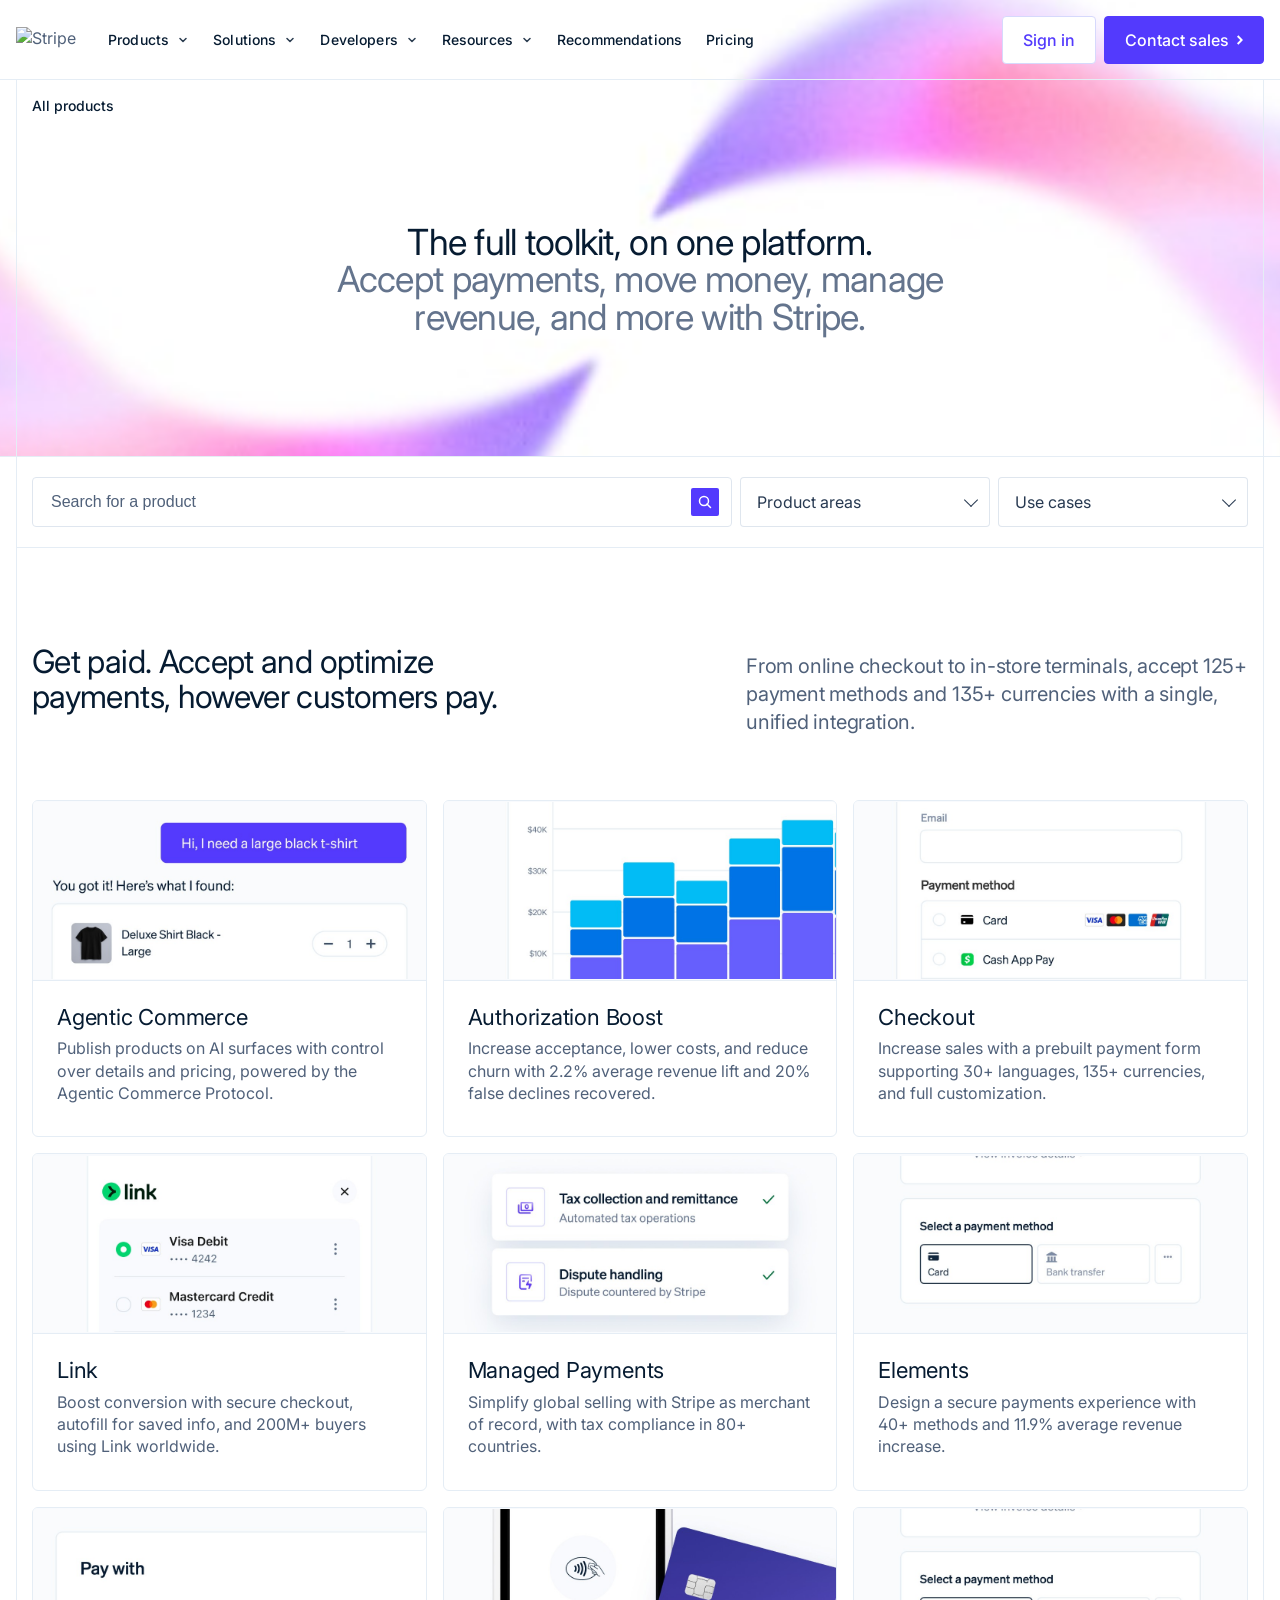
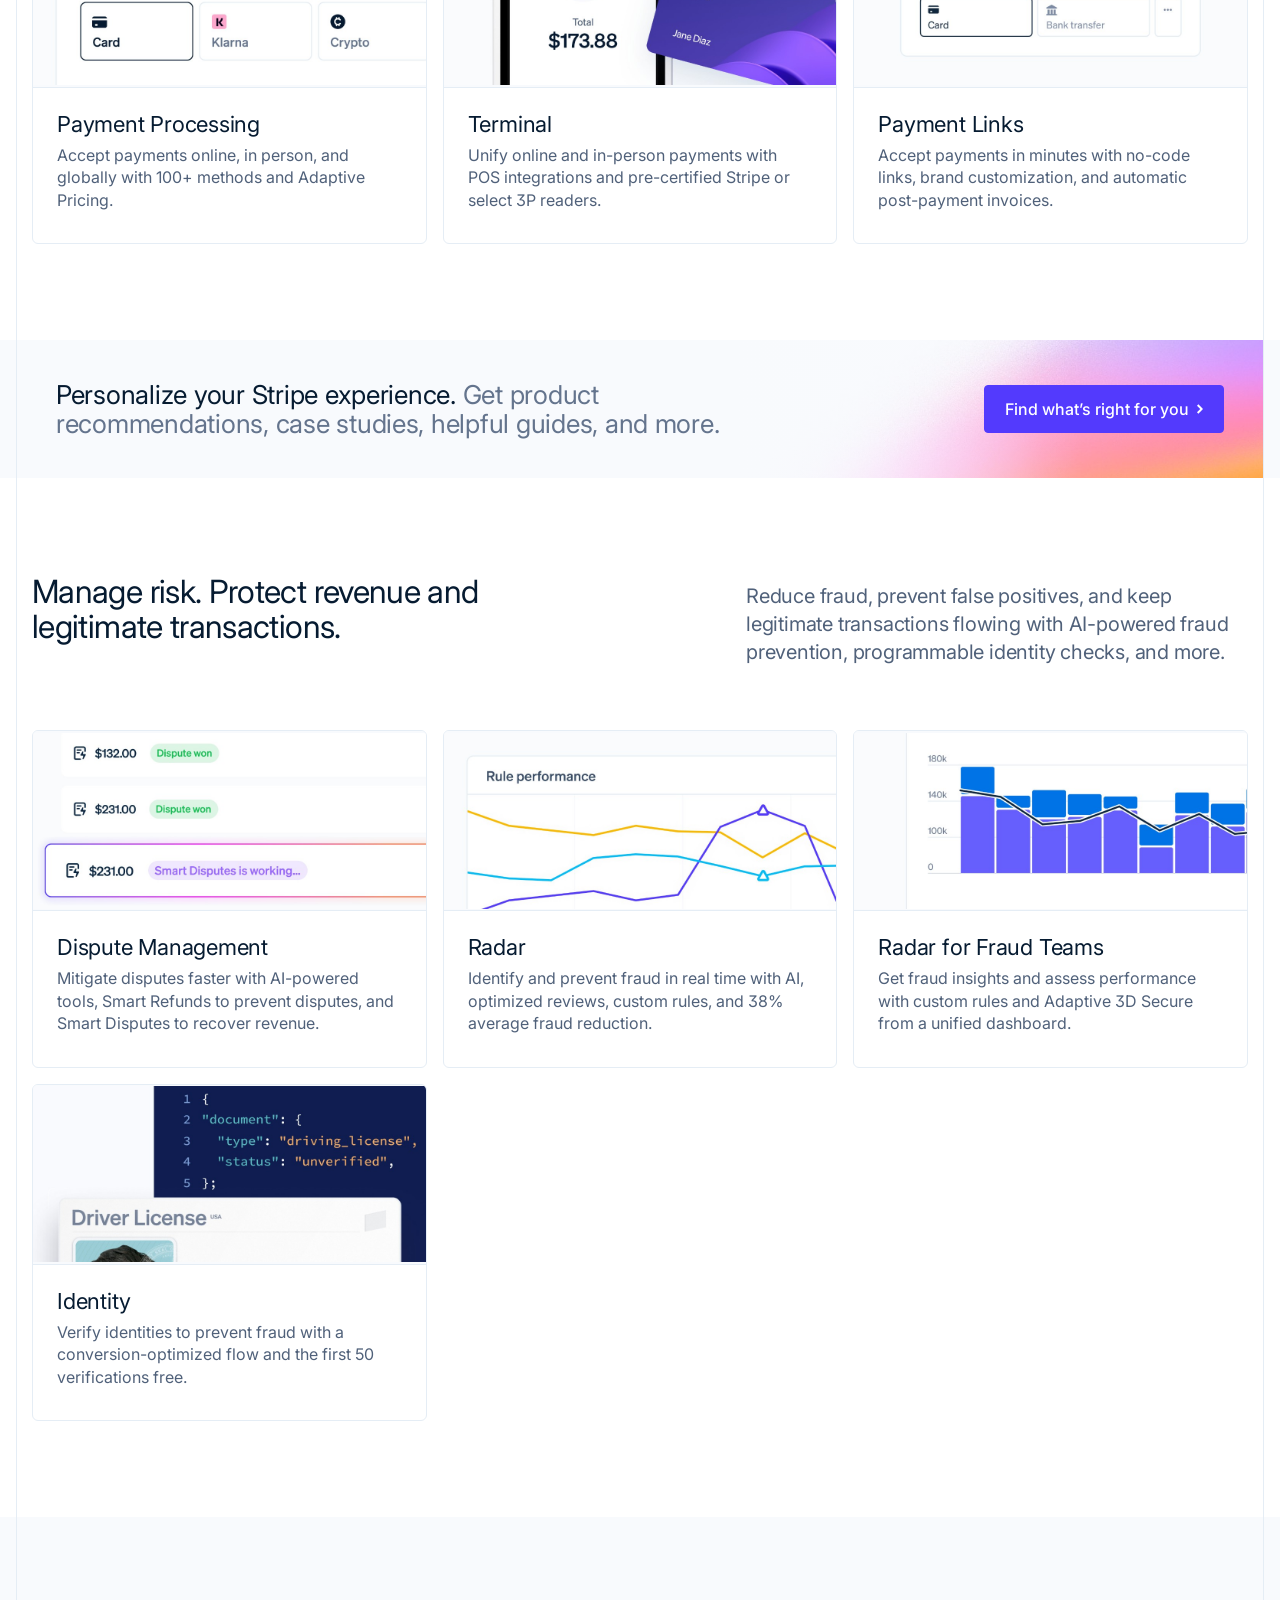
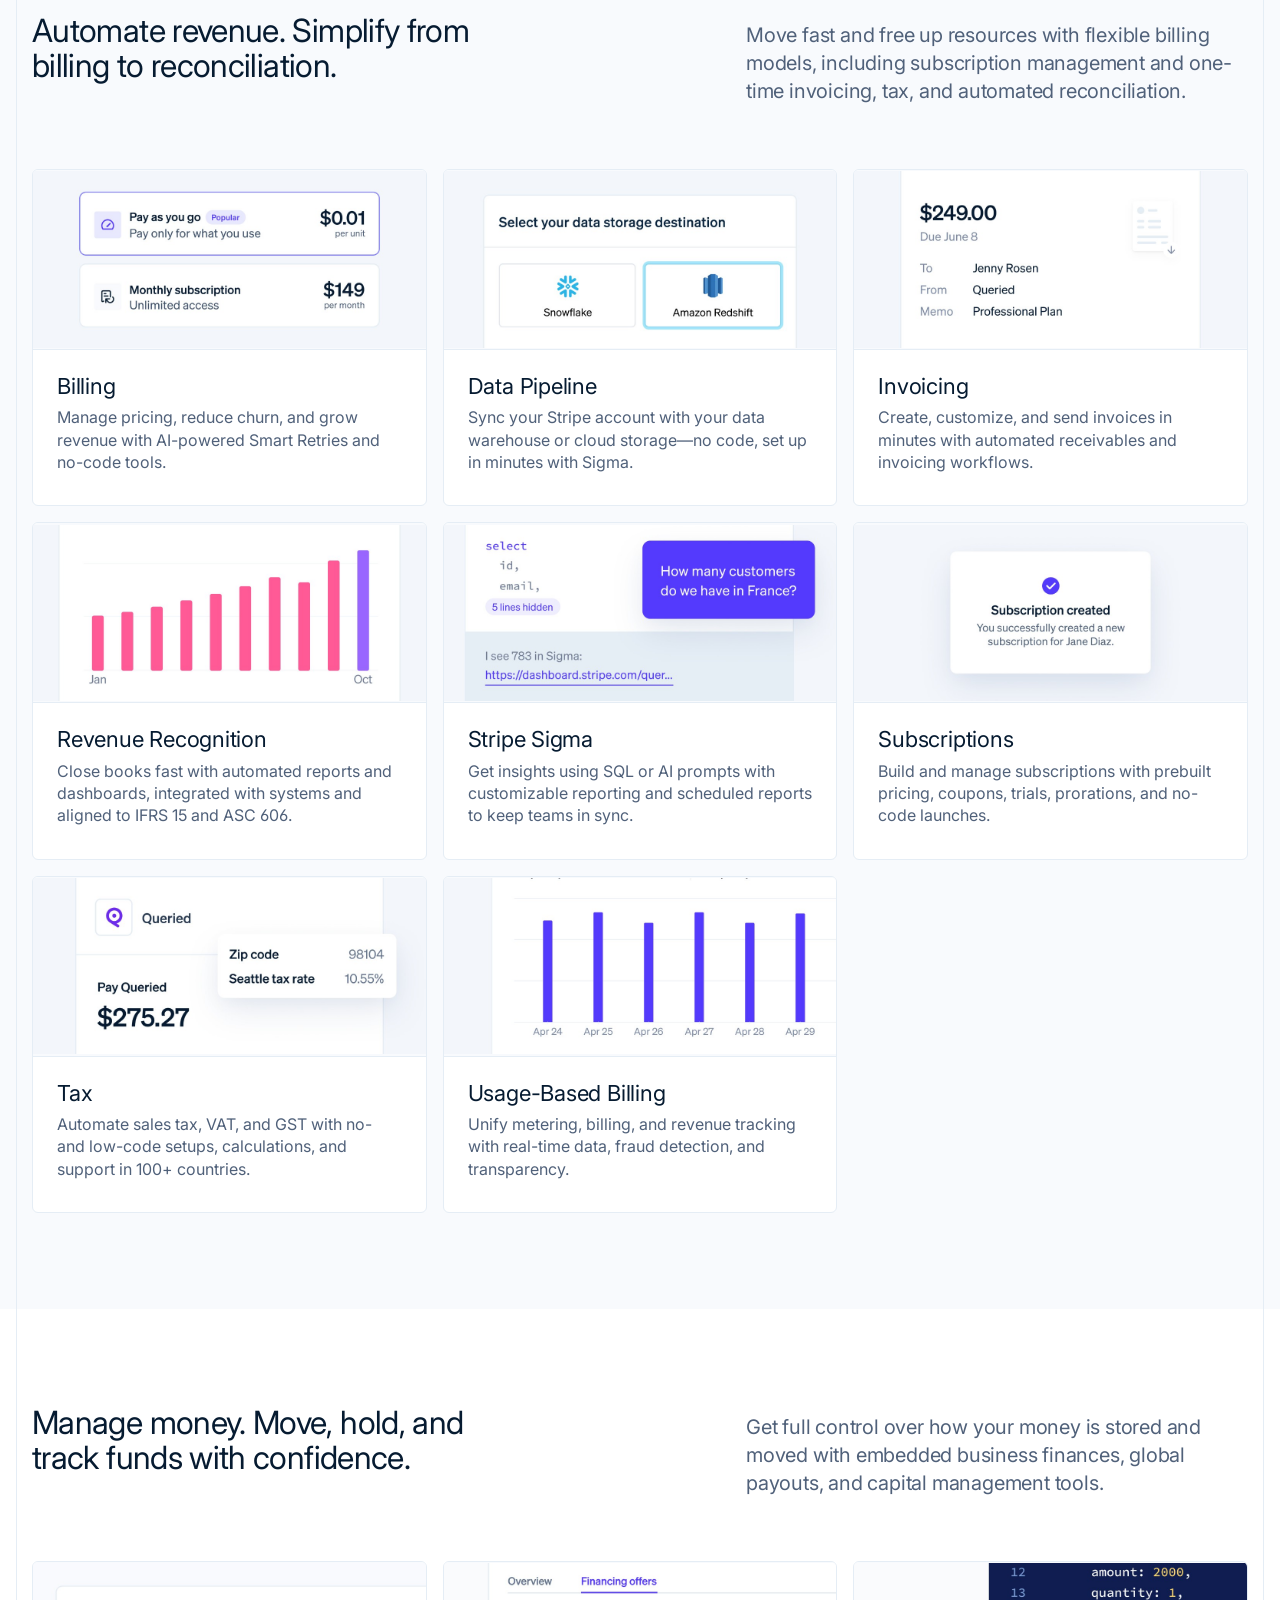
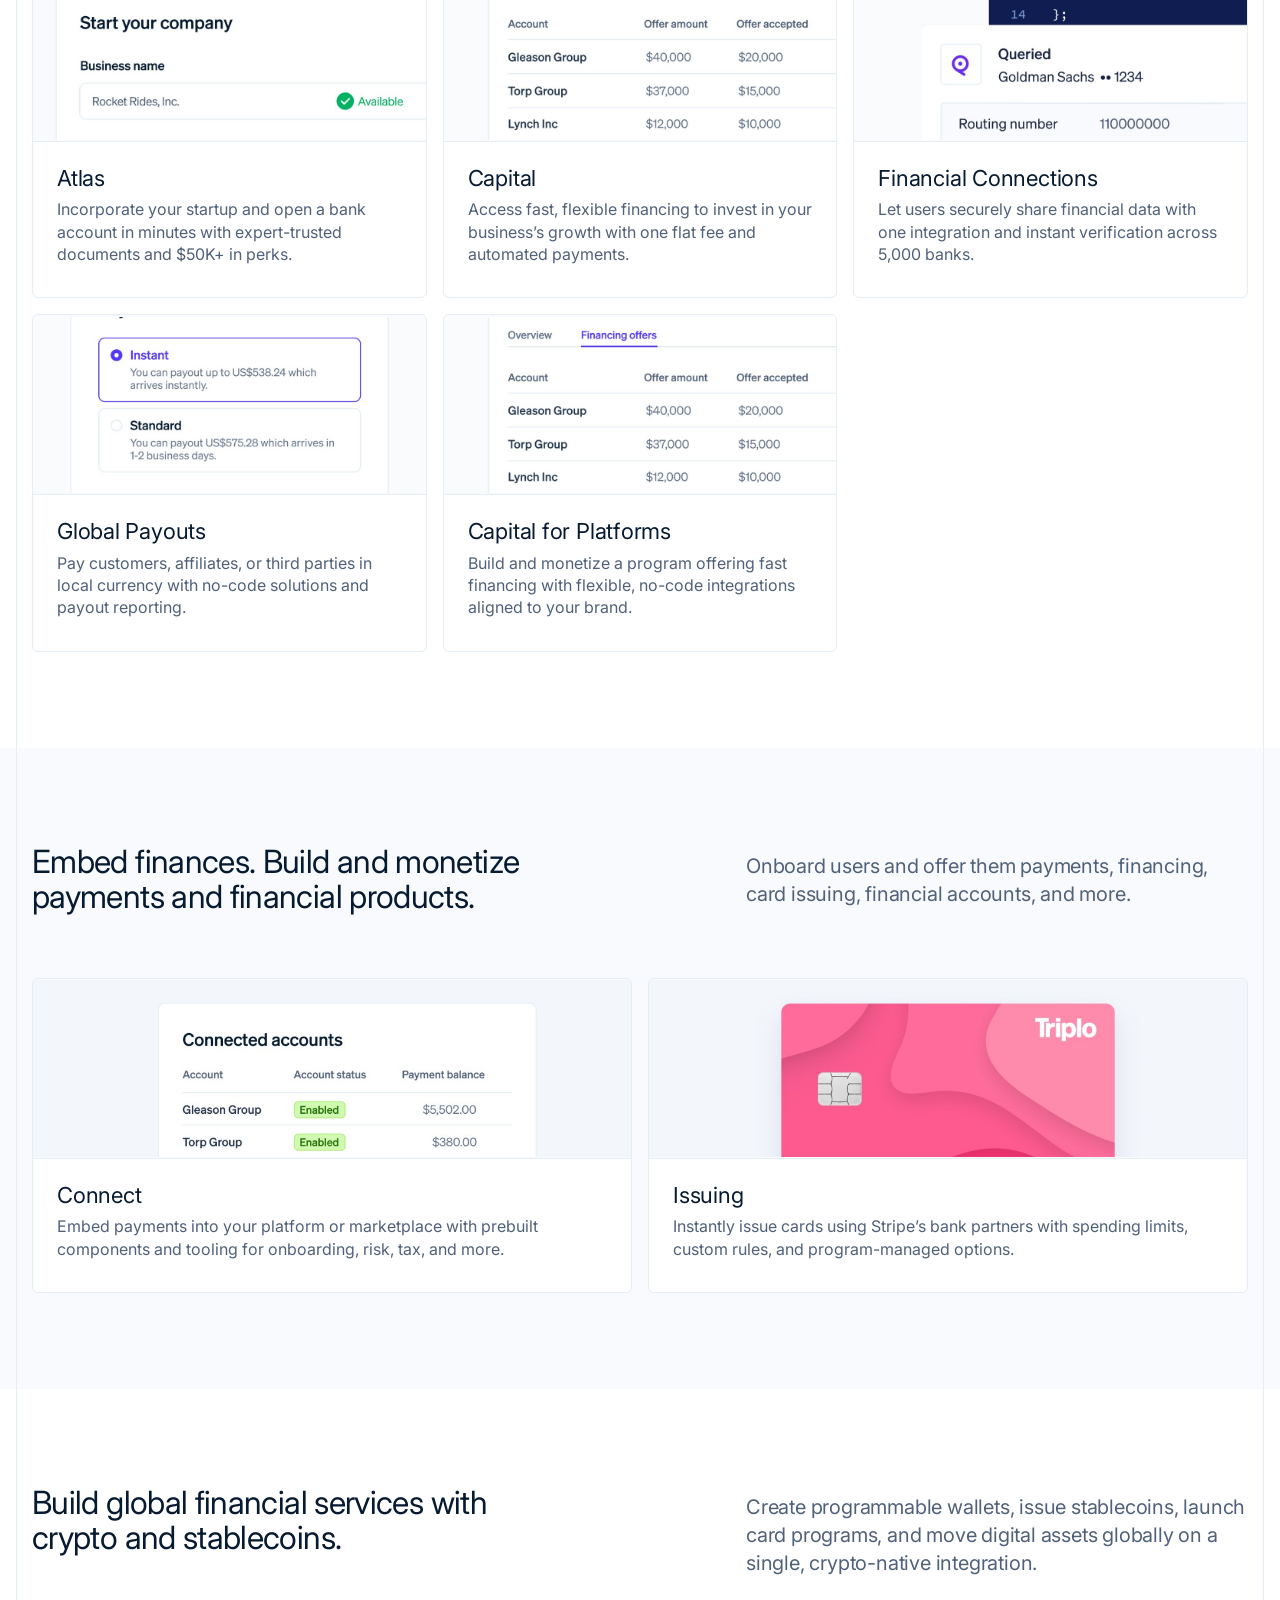
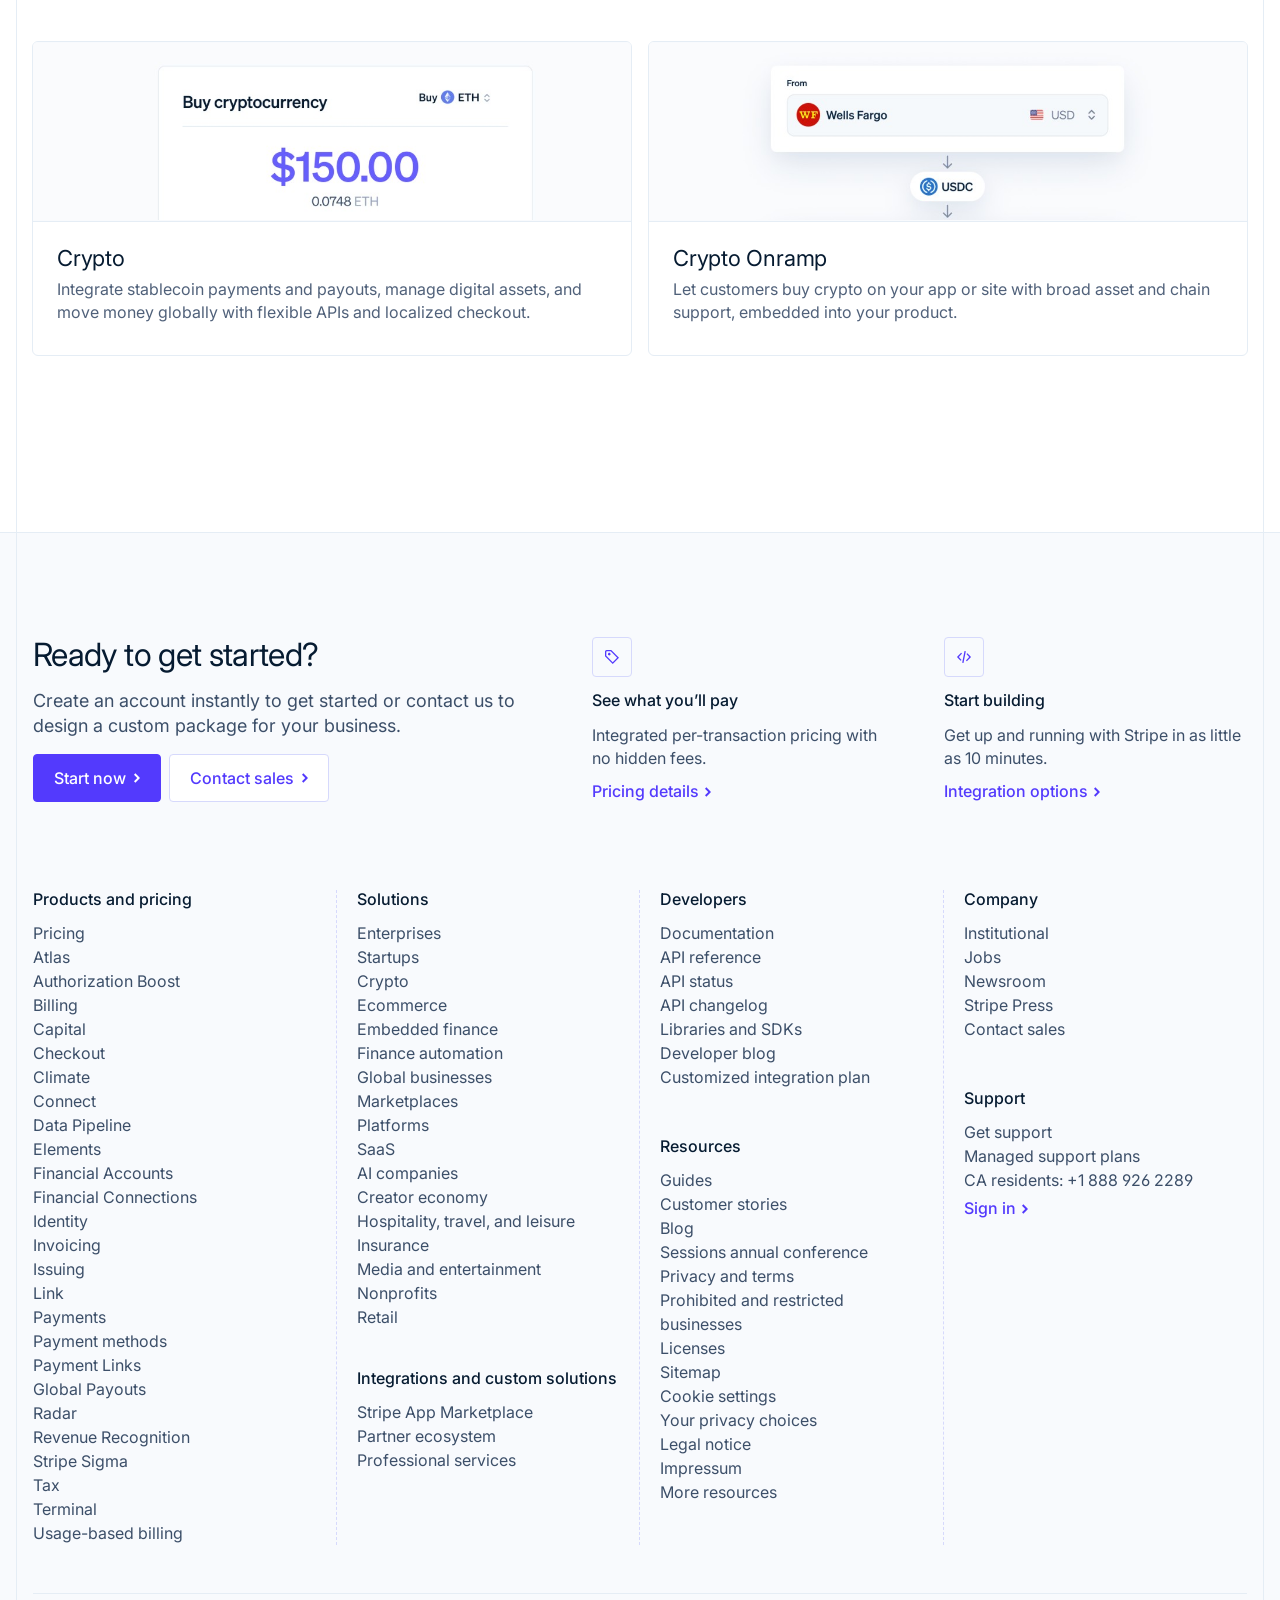
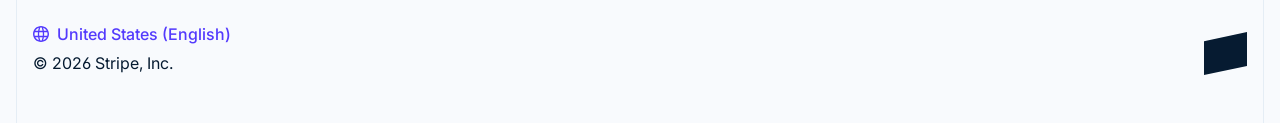
==== index.html @ 19d5a19d "Initial commit: All products landing page Made-with: Cursor Committed-By-Agent: cursor" ====
<!DOCTYPE html>
<html lang="en">
  <head>
    <meta charset="UTF-8" />
    <meta name="viewport" content="width=device-width, initial-scale=1.0" />
    <title>All products · Stripe</title>
    <link rel="preconnect" href="https://fonts.googleapis.com" />
    <link rel="preconnect" href="https://fonts.gstatic.com" crossorigin />
    <link
      href="https://fonts.googleapis.com/css2?family=Inter:wght@400;500&display=swap"
      rel="stylesheet"
    />
    <link rel="stylesheet" href="styles.css" />
    <link rel="stylesheet" href="homepage.css" />
  </head>
  <body>
    <div class="page">
      <div class="page-top-art">
      <div class="page-top-art__mesh-clip" aria-hidden="true">
        <img
          class="page-top-art__mesh"
          src="assets/hero-mesh-wave.png"
          alt=""
          width="1024"
          height="497"
          decoding="async"
          aria-hidden="true"
        />
      </div>
      <header class="home-header site-header">
      <div class="home-header-container">
        <div class="header-inner">
          <div class="header-left">
            <a class="logo" href="homepage.html" aria-label="Stripe home">
              <img
                src="https://www.figma.com/api/mcp/asset/f87d861f-a177-479a-8676-db5011277c55"
                alt="Stripe"
                width="60"
                height="25"
              />
            </a>
            <nav class="nav-primary" aria-label="Primary">
              <div class="home-products-nav">
                <button type="button" class="nav-link" aria-haspopup="true">
                  Products
                  <svg width="12" height="12" viewBox="0 0 12 12" aria-hidden="true">
                    <path
                      d="M3 4.5L6 7.5L9 4.5"
                      fill="none"
                      stroke="currentColor"
                      stroke-width="1.5"
                      stroke-linecap="round"
                      stroke-linejoin="round"
                    />
                  </svg>
                </button>
              </div>
              <button type="button" class="nav-link">
                Solutions
                <svg width="12" height="12" viewBox="0 0 12 12" aria-hidden="true">
                  <path
                    d="M3 4.5L6 7.5L9 4.5"
                    fill="none"
                    stroke="currentColor"
                    stroke-width="1.5"
                    stroke-linecap="round"
                    stroke-linejoin="round"
                  />
                </svg>
              </button>
              <button type="button" class="nav-link">
                Developers
                <svg width="12" height="12" viewBox="0 0 12 12" aria-hidden="true">
                  <path
                    d="M3 4.5L6 7.5L9 4.5"
                    fill="none"
                    stroke="currentColor"
                    stroke-width="1.5"
                    stroke-linecap="round"
                    stroke-linejoin="round"
                  />
                </svg>
              </button>
              <button type="button" class="nav-link">
                Resources
                <svg width="12" height="12" viewBox="0 0 12 12" aria-hidden="true">
                  <path
                    d="M3 4.5L6 7.5L9 4.5"
                    fill="none"
                    stroke="currentColor"
                    stroke-width="1.5"
                    stroke-linecap="round"
                    stroke-linejoin="round"
                  />
                </svg>
              </button>
              <a class="nav-link" href="#">Recommendations</a>
              <a class="nav-link" href="#">Pricing</a>
            </nav>
          </div>
          <div class="header-actions">
            <a class="btn btn--secondary" href="#">Sign in</a>
            <a class="btn btn--primary" href="#">
              Contact sales
              <svg width="6" height="10" viewBox="0 0 5.5 8.49902" aria-hidden="true">
                <path
                  fill="currentColor"
                  d="M4.84766 3.63379L5.45898 4.25L4.84766 4.86621L1.24219 8.49902L0 7.2666L2.99316 4.24902L0 1.23242L1.24219 0L4.84766 3.63379Z"
                />
              </svg>
            </a>
          </div>
        </div>

        <div class="home-mega" role="region" aria-label="Products overview">
          <div class="home-mega__main">
            <div class="home-mega__cols">
              <section class="home-mega__column" aria-labelledby="mega-payments">
                <h2 class="home-mega__col-title" id="mega-payments">Payments</h2>
                <div class="home-mega__divider" aria-hidden="true"></div>
                <div class="home-mega__list">
                  <a class="home-mega__item" href="#">
                    <p class="home-mega__item-title">Payments</p>
                    <p class="home-mega__item-desc">Online payments</p>
                  </a>
                  <a class="home-mega__item" href="#">
                    <p class="home-mega__item-title">Payment Links</p>
                    <p class="home-mega__item-desc">No-code payments</p>
                  </a>
                  <a class="home-mega__item" href="#">
                    <p class="home-mega__item-title">Checkout</p>
                    <p class="home-mega__item-desc">Prebuilt payment form</p>
                  </a>
                  <a class="home-mega__item" href="#">
                    <p class="home-mega__item-title">Elements</p>
                    <p class="home-mega__item-desc">Flexible UI components</p>
                  </a>
                  <a class="home-mega__item" href="#">
                    <p class="home-mega__item-title">Payment methods</p>
                    <p class="home-mega__item-desc">Access to 100+ globally</p>
                  </a>
                  <a class="home-mega__item" href="#">
                    <p class="home-mega__item-title">Terminal</p>
                    <p class="home-mega__item-desc">In-person payments</p>
                  </a>
                  <a class="home-mega__item" href="#">
                    <p class="home-mega__item-title">Radar</p>
                    <p class="home-mega__item-desc">Fraud prevention</p>
                  </a>
                  <a class="home-mega__item" href="#">
                    <p class="home-mega__item-title">Authorization Boost</p>
                    <p class="home-mega__item-desc">Acceptance optimizations</p>
                  </a>
                  <a class="home-mega__item" href="#">
                    <p class="home-mega__item-title">Link</p>
                    <p class="home-mega__item-desc">Accelerated checkout</p>
                  </a>
                </div>
              </section>

              <section class="home-mega__column" aria-labelledby="mega-revenue">
                <h2 class="home-mega__col-title" id="mega-revenue">Revenue</h2>
                <div class="home-mega__divider" aria-hidden="true"></div>
                <div class="home-mega__list">
                  <a class="home-mega__item" href="#">
                    <p class="home-mega__item-title">Billing</p>
                    <p class="home-mega__item-desc">Subscriptions and usage-based</p>
                  </a>
                  <a class="home-mega__item" href="#">
                    <p class="home-mega__item-title">Usage-based billing</p>
                    <p class="home-mega__item-desc">Metered billing</p>
                  </a>
                  <a class="home-mega__item" href="#">
                    <p class="home-mega__item-title">Invoicing</p>
                    <p class="home-mega__item-desc">One-time or recurring</p>
                  </a>
                  <a class="home-mega__item" href="#">
                    <p class="home-mega__item-title">Tax</p>
                    <p class="home-mega__item-desc">Sales tax &amp; VAT automation</p>
                  </a>
                  <a class="home-mega__item" href="#">
                    <p class="home-mega__item-title">Revenue Recognition</p>
                    <p class="home-mega__item-desc">Accounting automation</p>
                  </a>
                  <a class="home-mega__item" href="#">
                    <p class="home-mega__item-title">Stripe Sigma</p>
                    <p class="home-mega__item-desc">Custom reports</p>
                  </a>
                  <a class="home-mega__item" href="#">
                    <p class="home-mega__item-title">Data Pipeline</p>
                    <p class="home-mega__item-desc">Data sync</p>
                  </a>
                </div>
              </section>

              <section class="home-mega__column" aria-labelledby="mega-money-a">
                <h2 class="home-mega__col-title" id="mega-money-a">Money Management</h2>
                <div class="home-mega__divider" aria-hidden="true"></div>
                <div class="home-mega__list">
                  <a class="home-mega__item" href="#">
                    <p class="home-mega__item-title">Global Payouts</p>
                    <p class="home-mega__item-desc">Payouts to third parties</p>
                  </a>
                  <a class="home-mega__item" href="#">
                    <p class="home-mega__item-title">Cryptocurrency</p>
                    <p class="home-mega__item-desc">Borderless financial services</p>
                  </a>
                </div>
              </section>

              <section class="home-mega__column" aria-labelledby="mega-money-b">
                <h2 class="home-mega__col-title" id="mega-money-b">Money Management</h2>
                <div class="home-mega__divider" aria-hidden="true"></div>
                <div class="home-mega__list">
                  <a class="home-mega__item" href="#">
                    <p class="home-mega__item-title">Connect</p>
                    <p class="home-mega__item-desc">Multi-party payments</p>
                  </a>
                  <a class="home-mega__item" href="#">
                    <p class="home-mega__item-title">Financial Accounts for platforms</p>
                    <p class="home-mega__item-desc">Embedded financial services</p>
                  </a>
                </div>
              </section>
            </div>

            <footer class="home-mega__footer">
              <p class="home-mega__footer-note">
                Get personalized Stripe product recommendations based on your business details.
              </p>
              <a class="home-mega__footer-cta" href="./index.html">
                Find what&apos;s right for you
                <img
                  class="home-mega__footer-cta-icon"
                  src="assets/home/mega-open/chevron-footer.svg"
                  width="5"
                  height="8"
                  alt=""
                  decoding="async"
                />
              </a>
            </footer>
          </div>

          <aside class="home-mega__aside" aria-labelledby="mega-more">
            <div class="home-mega__aside-upper">
              <h2 class="home-mega__col-title" id="mega-more">More</h2>
              <div class="home-mega__divider home-mega__divider--spacer" aria-hidden="true"></div>
              <div class="home-mega__list">
                <a class="home-mega__item" href="#">
                  <p class="home-mega__item-title">Atlas</p>
                  <p class="home-mega__item-desc">Start-up incorporation</p>
                </a>
                <a class="home-mega__item" href="#">
                  <p class="home-mega__item-title">Climate</p>
                  <p class="home-mega__item-desc">Carbon removal</p>
                </a>
                <a class="home-mega__item" href="#">
                  <p class="home-mega__item-title">Identity</p>
                  <p class="home-mega__item-desc">Online identity verification</p>
                </a>
                <a class="home-mega__item" href="#">
                  <p class="home-mega__item-title">Financial Connections</p>
                  <p class="home-mega__item-desc">Linked financial account data</p>
                </a>
              </div>
              <a class="home-mega__more-link" href="./index.html">
                See all products
                <img
                  class="home-mega__more-link-icon"
                  src="assets/home/mega-open/chevron-more.svg"
                  width="6"
                  height="9"
                  alt=""
                  decoding="async"
                />
              </a>
            </div>

            <div class="home-mega__card">
              <div class="home-mega__card-visual">
                <img
                  src="assets/home/mega-open/sessions-promo-400.jpg"
                  alt=""
                  width="198"
                  height="64"
                  decoding="async"
                  loading="lazy"
                />
              </div>
              <div class="home-mega__card-body">
                <div class="home-mega__card-copy">
                  <p class="home-mega__card-title">Join us at Sessions</p>
                  <p class="home-mega__card-desc">
                    Register to attend our annual conference in San Francisco April 29-30.
                  </p>
                </div>
                <a class="home-mega__card-link" href="#">
                  Get started
                  <img
                    class="home-mega__card-link-icon"
                    src="assets/home/mega-open/chevron-cta.svg"
                    width="5"
                    height="8"
                    alt=""
                    decoding="async"
                  />
                </a>
              </div>
            </div>
          </aside>
        </div>
      </div>
      </header>

      <div class="home-mega-backdrop" aria-hidden="true"></div>

      <div class="layout-guides">
      <div class="breadcrumb-bar">
        <div class="breadcrumb-inner">
          <p class="breadcrumb-title">All products</p>
        </div>
      </div>

      <section class="hero" aria-labelledby="hero-heading">
        <div class="hero-inner">
          <h1 id="hero-heading" class="hero-title">
            <span class="line-dark">The full toolkit, on one platform.</span><span class="line-muted"
              >Accept payments, move money, manage revenue, and more with Stripe.</span
            >
          </h1>
        </div>
      </section>
      </div>
      </div>

      <div class="layout-guides">
      <div class="filters-ribbon">
      <div class="filters-wrap">
        <div class="filters-bar">
          <div class="filters-bar__controls">
          <div class="search-field-wrap">
            <label class="search-field">
              <span class="visually-hidden">Search</span>
              <input
                type="search"
                name="q"
                placeholder="Search for a product"
                autocomplete="off"
                aria-expanded="false"
                aria-controls="search-popover"
                aria-autocomplete="list"
                id="search-input"
              />
              <button type="button" class="search-submit" aria-label="Search" id="search-submit-btn">
                <svg width="14" height="14" viewBox="0 0 14 14" aria-hidden="true">
                  <circle
                    cx="6"
                    cy="6"
                    r="4.5"
                    fill="none"
                    stroke="currentColor"
                    stroke-width="1.5"
                  />
                  <path
                    d="M9 9 L12.5 12.5"
                    stroke="currentColor"
                    stroke-width="1.5"
                    stroke-linecap="round"
                  />
                </svg>
              </button>
            </label>
            <div
              class="search-popover"
              id="search-popover"
              role="region"
              aria-label="Search suggestions"
              hidden
            >
              <div class="search-popover__body">
                <ul
                  id="search-suggestions-list"
                  class="search-popover__list"
                  role="listbox"
                  aria-label="Matches from this page"
                ></ul>
                <p id="search-suggestions-empty" class="search-popover__empty" hidden>
                  No matching content on this page.
                </p>
                <p id="search-suggestions-prompt" class="search-popover__prompt" hidden>
                  Start typing to search this page.
                </p>
              </div>
              <div class="search-popover__footer">
                <p class="search-popover__hint">Not sure where to start?</p>
                <a class="search-popover__cta" href="#footer-personalization">
                  Find what’s right for you
                  <svg width="6" height="10" viewBox="0 0 5.5 8.49902" aria-hidden="true">
                    <path fill="currentColor" d="M4.84766 3.63379L5.45898 4.25L4.84766 4.86621L1.24219 8.49902L0 7.2666L2.99316 4.24902L0 1.23242L1.24219 0L4.84766 3.63379Z" />
                  </svg>
                </a>
              </div>
            </div>
          </div>
          <div class="filter-select-wrap filter-multiselect" data-filter-placeholder="Product areas">
            <button
              type="button"
              id="filter-product-areas"
              class="select-like filter-multiselect__trigger"
              aria-expanded="false"
              aria-controls="filter-product-areas-panel"
              aria-haspopup="dialog"
              aria-label="Product areas"
            >
              <span class="filter-multiselect__value">Product areas</span>
            </button>
            <div
              class="filter-multiselect__panel"
              id="filter-product-areas-panel"
              role="group"
              aria-label="Product areas"
              hidden
            >
              <label class="filter-multiselect__option">
                <input type="checkbox" name="product_areas" value="payments" />
                <span>Payments</span>
              </label>
              <label class="filter-multiselect__option">
                <input type="checkbox" name="product_areas" value="risk" />
                <span>Risk</span>
              </label>
              <label class="filter-multiselect__option">
                <input type="checkbox" name="product_areas" value="revenue" />
                <span>Revenue</span>
              </label>
              <label class="filter-multiselect__option">
                <input type="checkbox" name="product_areas" value="money-management" />
                <span>Money Management</span>
              </label>
              <label class="filter-multiselect__option">
                <input type="checkbox" name="product_areas" value="embedded-finance" />
                <span>Embedded Finance</span>
              </label>
              <label class="filter-multiselect__option">
                <input type="checkbox" name="product_areas" value="crypto" />
                <span>Crypto</span>
              </label>
              <label class="filter-multiselect__option">
                <input type="checkbox" name="product_areas" value="other" />
                <span>Other</span>
              </label>
            </div>
          </div>
          <div
            class="filter-select-wrap filter-select-wrap--solid filter-multiselect"
            data-filter-placeholder="Use cases"
          >
            <button
              type="button"
              id="filter-use-cases"
              class="select-like select-like--solid filter-multiselect__trigger"
              aria-expanded="false"
              aria-controls="filter-use-cases-panel"
              aria-haspopup="dialog"
              aria-label="Use cases"
            >
              <span class="filter-multiselect__value">Use cases</span>
            </button>
            <div
              class="filter-multiselect__panel"
              id="filter-use-cases-panel"
              role="group"
              aria-label="Use cases"
              hidden
            >
              <label class="filter-multiselect__option">
                <input type="checkbox" name="use_cases" value="boost-conversion" />
                <span>Boost conversion</span>
              </label>
              <label class="filter-multiselect__option">
                <input type="checkbox" name="use_cases" value="mitigate-fraud" />
                <span>Mitigate fraud</span>
              </label>
              <label class="filter-multiselect__option">
                <input type="checkbox" name="use_cases" value="reduce-costs" />
                <span>Reduce costs</span>
              </label>
              <label class="filter-multiselect__option">
                <input type="checkbox" name="use_cases" value="scale-globally" />
                <span>Scale globally</span>
              </label>
              <label class="filter-multiselect__option">
                <input type="checkbox" name="use_cases" value="optimize-subscriptions" />
                <span>Optimize subscriptions</span>
              </label>
              <label class="filter-multiselect__option">
                <input type="checkbox" name="use_cases" value="manage-finances" />
                <span>Manage finances</span>
              </label>
              <label class="filter-multiselect__option">
                <input type="checkbox" name="use_cases" value="send-money" />
                <span>Send money</span>
              </label>
            </div>
          </div>
          </div>
          <div
            id="filters-active-callout"
            class="filters-active-callout"
            role="status"
            aria-live="polite"
            hidden
          >
            <p class="filters-active-callout__copy">
              <span id="filters-active-summary"></span>
            </p>
            <button
              type="button"
              class="filters-active-callout__clear"
              id="filters-clear-all"
              aria-label="Clear product area and use case filters"
            >
              Clear filters
              <svg width="12" height="12" viewBox="0 0 12 12" aria-hidden="true">
                <circle cx="6" cy="6" r="5.5" fill="var(--color-action)" />
                <path
                  d="M3.5 3.5l5 5M8.5 3.5l-5 5"
                  stroke="#fff"
                  stroke-width="1.2"
                  stroke-linecap="round"
                />
              </svg>
            </button>
          </div>
        </div>
      </div>
      </div>

      <main id="main-content">
        <section
          class="section-block section-block--surface"
          aria-labelledby="lockup-payments"
        >
          <div class="section-inner">
            <div class="lockup">
              <h2 id="lockup-payments" class="lockup-heading">
                Get paid. Accept and optimize payments, however customers pay.
              </h2>
              <p class="lockup-body">
                From online checkout to in-store terminals, accept 125+ payment methods and 135+
                currencies with a single, unified integration.
              </p>
            </div>
            <div class="card-grid" aria-hidden="true">
              <article class="card-placeholder">
                <div class="card-placeholder__media" aria-hidden="true">
                  <img
                    src="assets/product-agentic-commerce.png"
                    alt=""
                    width="1024"
                    height="460"
                    decoding="async"
                    loading="lazy"
                  />
                </div>
                <div class="card-placeholder__body">
                  <p class="card-placeholder__label">Agentic Commerce</p>
                  <p class="card-placeholder__desc">
                    Publish products on AI surfaces with control over details and pricing, powered by the
                    Agentic Commerce Protocol.
                  </p>
                </div>
              </article>
              <article class="card-placeholder">
                <div class="card-placeholder__media" aria-hidden="true">
                  <img
                    src="assets/product-auth-boost.png"
                    alt=""
                    width="1024"
                    height="460"
                    decoding="async"
                    loading="lazy"
                  />
                </div>
                <div class="card-placeholder__body">
                  <p class="card-placeholder__label">Authorization Boost</p>
                  <p class="card-placeholder__desc">
                    Increase acceptance, lower costs, and reduce churn with 2.2% average revenue lift and 20%
                    false declines recovered.
                  </p>
                </div>
              </article>
              <article class="card-placeholder">
                <div class="card-placeholder__media" aria-hidden="true">
                  <img
                    src="assets/product-checkout.png"
                    alt=""
                    width="1024"
                    height="460"
                    decoding="async"
                    loading="lazy"
                  />
                </div>
                <div class="card-placeholder__body">
                  <p class="card-placeholder__label">Checkout</p>
                  <p class="card-placeholder__desc">
                    Increase sales with a prebuilt payment form supporting 30+ languages, 135+ currencies,
                    and full customization.
                  </p>
                </div>
              </article>
              <article class="card-placeholder">
                <div class="card-placeholder__media" aria-hidden="true">
                  <img
                    src="assets/product-link.png"
                    alt=""
                    width="1024"
                    height="460"
                    decoding="async"
                    loading="lazy"
                  />
                </div>
                <div class="card-placeholder__body">
                  <p class="card-placeholder__label">Link</p>
                  <p class="card-placeholder__desc">
                    Boost conversion with secure checkout, autofill for saved info, and 200M+ buyers using
                    Link worldwide.
                  </p>
                </div>
              </article>
              <article class="card-placeholder">
                <div class="card-placeholder__media" aria-hidden="true">
                  <img
                    src="assets/product-managed-payments.jpg"
                    alt=""
                    width="1024"
                    height="460"
                    decoding="async"
                    loading="lazy"
                  />
                </div>
                <div class="card-placeholder__body">
                  <p class="card-placeholder__label">Managed Payments</p>
                  <p class="card-placeholder__desc">
                    Simplify global selling with Stripe as merchant of record, with tax compliance in 80+
                    countries.
                  </p>
                </div>
              </article>
              <article class="card-placeholder">
                <div class="card-placeholder__media" aria-hidden="true">
                  <img
                    src="assets/product-elements.png"
                    alt=""
                    width="1024"
                    height="460"
                    decoding="async"
                    loading="lazy"
                  />
                </div>
                <div class="card-placeholder__body">
                  <p class="card-placeholder__label">Elements</p>
                  <p class="card-placeholder__desc">
                    Design a secure payments experience with 40+ methods and 11.9% average revenue increase.
                  </p>
                </div>
              </article>
              <article class="card-placeholder">
                <div class="card-placeholder__media" aria-hidden="true">
                  <img
                    src="assets/product-payment-processing.png"
                    alt=""
                    width="1024"
                    height="460"
                    decoding="async"
                    loading="lazy"
                  />
                </div>
                <div class="card-placeholder__body">
                  <p class="card-placeholder__label">Payment Processing</p>
                  <p class="card-placeholder__desc">
                    Accept payments online, in person, and globally with 100+ methods and Adaptive Pricing.
                  </p>
                </div>
              </article>
              <article class="card-placeholder">
                <div class="card-placeholder__media" aria-hidden="true">
                  <img
                    src="assets/product-terminal.png"
                    alt=""
                    width="1024"
                    height="460"
                    decoding="async"
                    loading="lazy"
                  />
                </div>
                <div class="card-placeholder__body">
                  <p class="card-placeholder__label">Terminal</p>
                  <p class="card-placeholder__desc">
                    Unify online and in-person payments with POS integrations and pre-certified Stripe or
                    select 3P readers.
                  </p>
                </div>
              </article>
              <article class="card-placeholder">
                <div class="card-placeholder__media" aria-hidden="true">
                  <img
                    src="assets/product-payment-links.png"
                    alt=""
                    width="1024"
                    height="460"
                    decoding="async"
                    loading="lazy"
                  />
                </div>
                <div class="card-placeholder__body">
                  <p class="card-placeholder__label">Payment Links</p>
                  <p class="card-placeholder__desc">
                    Accept payments in minutes with no-code links, brand customization, and automatic
                    post-payment invoices.
                  </p>
                </div>
              </article>
            </div>
          </div>
        </section>

        <section class="curator" aria-labelledby="curator-heading">
          <div class="layout-guides curator-shell">
            <div class="curator-inner">
              <p id="curator-heading" class="curator-copy">
                <span class="seg-a">Personalize your Stripe experience. </span>
                <span class="seg-b"
                  >Get product recommendations, case studies, helpful guides, and more.</span
                >
              </p>
              <div class="curator-wave" aria-hidden="true">
                <div class="curator-wave__img-wrap">
                  <img
                    class="curator-wave__img"
                    src="assets/curator-gradient.png"
                    alt=""
                    width="1024"
                    height="296"
                  />
                </div>
              </div>
              <a class="btn btn--primary curator-cta" href="#">
                Find what’s right for you
                <svg width="6" height="10" viewBox="0 0 5.5 8.49902" aria-hidden="true">
                  <path fill="currentColor" d="M4.84766 3.63379L5.45898 4.25L4.84766 4.86621L1.24219 8.49902L0 7.2666L2.99316 4.24902L0 1.23242L1.24219 0L4.84766 3.63379Z" />
                </svg>
              </a>
            </div>
          </div>
        </section>

        <section class="section-block section-block--surface" aria-labelledby="lockup-risk">
          <div class="section-inner">
            <div class="lockup">
              <h2 id="lockup-risk" class="lockup-heading">
                Manage risk. Protect revenue and legitimate transactions.
              </h2>
              <p class="lockup-body">
                Reduce fraud, prevent false positives, and keep legitimate transactions flowing with
                AI-powered fraud prevention, programmable identity checks, and more.
              </p>
            </div>
            <div class="card-grid card-grid--six" aria-hidden="true">
              <article class="card-placeholder">
                <div class="card-placeholder__media" aria-hidden="true">
                  <img
                    src="assets/product-dispute-management.png"
                    alt=""
                    width="1024"
                    height="460"
                    decoding="async"
                    loading="lazy"
                  />
                </div>
                <div class="card-placeholder__body">
                  <p class="card-placeholder__label">Dispute Management</p>
                  <p class="card-placeholder__desc">
                    Mitigate disputes faster with AI-powered tools, Smart Refunds to prevent disputes, and
                    Smart Disputes to recover revenue.
                  </p>
                </div>
              </article>
              <article class="card-placeholder">
                <div class="card-placeholder__media" aria-hidden="true">
                  <img
                    src="assets/product-radar.png"
                    alt=""
                    width="1024"
                    height="460"
                    decoding="async"
                    loading="lazy"
                  />
                </div>
                <div class="card-placeholder__body">
                  <p class="card-placeholder__label">Radar</p>
                  <p class="card-placeholder__desc">
                    Identify and prevent fraud in real time with AI, optimized reviews, custom rules, and 38%
                    average fraud reduction.
                  </p>
                </div>
              </article>
              <article class="card-placeholder">
                <div class="card-placeholder__media" aria-hidden="true">
                  <img
                    src="assets/product-radar-fraud-teams.png"
                    alt=""
                    width="1024"
                    height="460"
                    decoding="async"
                    loading="lazy"
                  />
                </div>
                <div class="card-placeholder__body">
                  <p class="card-placeholder__label">Radar for Fraud Teams</p>
                  <p class="card-placeholder__desc">
                    Get fraud insights and assess performance with custom rules and Adaptive 3D Secure from a
                    unified dashboard.
                  </p>
                </div>
              </article>
              <article class="card-placeholder">
                <div class="card-placeholder__media" aria-hidden="true">
                  <img
                    src="assets/product-identity.jpg"
                    alt=""
                    width="1024"
                    height="460"
                    decoding="async"
                    loading="lazy"
                  />
                </div>
                <div class="card-placeholder__body">
                  <p class="card-placeholder__label">Identity</p>
                  <p class="card-placeholder__desc">
                    Verify identities to prevent fraud with a conversion-optimized flow and the first 50
                    verifications free.
                  </p>
                </div>
              </article>
            </div>
          </div>
        </section>

        <section class="section-block section-block--subdued" aria-labelledby="lockup-revenue">
          <div class="section-inner">
            <div class="lockup">
              <h2 id="lockup-revenue" class="lockup-heading">
                Automate revenue. Simplify from billing to reconciliation.
              </h2>
              <p class="lockup-body">
                Move fast and free up resources with flexible billing models, including subscription
                management and one-time invoicing, tax, and automated reconciliation.
              </p>
            </div>
            <div class="card-grid card-grid--six" aria-hidden="true">
              <article class="card-placeholder">
                <div class="card-placeholder__media" aria-hidden="true">
                  <img
                    src="assets/product-billing.png"
                    alt=""
                    width="1024"
                    height="460"
                    decoding="async"
                    loading="lazy"
                  />
                </div>
                <div class="card-placeholder__body">
                  <p class="card-placeholder__label">Billing</p>
                  <p class="card-placeholder__desc">
                    Manage pricing, reduce churn, and grow revenue with AI-powered Smart Retries and no-code
                    tools.
                  </p>
                </div>
              </article>
              <article class="card-placeholder">
                <div class="card-placeholder__media" aria-hidden="true">
                  <img
                    src="assets/product-data-pipeline.png"
                    alt=""
                    width="1024"
                    height="460"
                    decoding="async"
                    loading="lazy"
                  />
                </div>
                <div class="card-placeholder__body">
                  <p class="card-placeholder__label">Data Pipeline</p>
                  <p class="card-placeholder__desc">
                    Sync your Stripe account with your data warehouse or cloud storage—no code, set up in
                    minutes with Sigma.
                  </p>
                </div>
              </article>
              <article class="card-placeholder">
                <div class="card-placeholder__media" aria-hidden="true">
                  <img
                    src="assets/product-invoicing.png"
                    alt=""
                    width="1024"
                    height="460"
                    decoding="async"
                    loading="lazy"
                  />
                </div>
                <div class="card-placeholder__body">
                  <p class="card-placeholder__label">Invoicing</p>
                  <p class="card-placeholder__desc">
                    Create, customize, and send invoices in minutes with automated receivables and invoicing
                    workflows.
                  </p>
                </div>
              </article>
              <article class="card-placeholder">
                <div class="card-placeholder__media" aria-hidden="true">
                  <img
                    src="assets/product-revenue-recognition.png"
                    alt=""
                    width="1024"
                    height="460"
                    decoding="async"
                    loading="lazy"
                  />
                </div>
                <div class="card-placeholder__body">
                  <p class="card-placeholder__label">Revenue Recognition</p>
                  <p class="card-placeholder__desc">
                    Close books fast with automated reports and dashboards, integrated with systems and
                    aligned to IFRS 15 and ASC 606.
                  </p>
                </div>
              </article>
              <article class="card-placeholder">
                <div class="card-placeholder__media" aria-hidden="true">
                  <img
                    src="assets/product-stripe-sigma.png"
                    alt=""
                    width="1024"
                    height="460"
                    decoding="async"
                    loading="lazy"
                  />
                </div>
                <div class="card-placeholder__body">
                  <p class="card-placeholder__label">Stripe Sigma</p>
                  <p class="card-placeholder__desc">
                    Get insights using SQL or AI prompts with customizable reporting and scheduled reports to
                    keep teams in sync.
                  </p>
                </div>
              </article>
              <article class="card-placeholder">
                <div class="card-placeholder__media" aria-hidden="true">
                  <img
                    src="assets/product-subscriptions.png"
                    alt=""
                    width="1024"
                    height="460"
                    decoding="async"
                    loading="lazy"
                  />
                </div>
                <div class="card-placeholder__body">
                  <p class="card-placeholder__label">Subscriptions</p>
                  <p class="card-placeholder__desc">
                    Build and manage subscriptions with prebuilt pricing, coupons, trials, prorations, and
                    no-code launches.
                  </p>
                </div>
              </article>
              <article class="card-placeholder">
                <div class="card-placeholder__media" aria-hidden="true">
                  <img
                    src="assets/product-tax.png"
                    alt=""
                    width="1024"
                    height="460"
                    decoding="async"
                    loading="lazy"
                  />
                </div>
                <div class="card-placeholder__body">
                  <p class="card-placeholder__label">Tax</p>
                  <p class="card-placeholder__desc">
                    Automate sales tax, VAT, and GST with no- and low-code setups, calculations, and support
                    in 100+ countries.
                  </p>
                </div>
              </article>
              <article class="card-placeholder">
                <div class="card-placeholder__media" aria-hidden="true">
                  <img
                    src="assets/product-usage-based-billing.png"
                    alt=""
                    width="1024"
                    height="460"
                    decoding="async"
                    loading="lazy"
                  />
                </div>
                <div class="card-placeholder__body">
                  <p class="card-placeholder__label">Usage-Based Billing</p>
                  <p class="card-placeholder__desc">
                    Unify metering, billing, and revenue tracking with real-time data, fraud detection, and
                    transparency.
                  </p>
                </div>
              </article>
            </div>
          </div>
        </section>

        <section class="section-block section-block--surface" aria-labelledby="lockup-money">
          <div class="section-inner">
            <div class="lockup">
              <h2 id="lockup-money" class="lockup-heading">
                Manage money. Move, hold, and track funds with confidence.
              </h2>
              <p class="lockup-body">
                Get full control over how your money is stored and moved with embedded business
                finances, global payouts, and capital management tools.
              </p>
            </div>
            <div class="card-grid card-grid--six" aria-hidden="true">
              <article class="card-placeholder">
                <div class="card-placeholder__media" aria-hidden="true">
                  <img
                    src="assets/product-atlas.png"
                    alt=""
                    width="1024"
                    height="460"
                    decoding="async"
                    loading="lazy"
                  />
                </div>
                <div class="card-placeholder__body">
                  <p class="card-placeholder__label">Atlas</p>
                  <p class="card-placeholder__desc">
                    Incorporate your startup and open a bank account in minutes with expert-trusted documents
                    and $50K+ in perks.
                  </p>
                </div>
              </article>
              <article class="card-placeholder">
                <div class="card-placeholder__media" aria-hidden="true">
                  <img
                    src="assets/product-capital.jpg"
                    alt=""
                    width="1024"
                    height="460"
                    decoding="async"
                    loading="lazy"
                  />
                </div>
                <div class="card-placeholder__body">
                  <p class="card-placeholder__label">Capital</p>
                  <p class="card-placeholder__desc">
                    Access fast, flexible financing to invest in your business’s growth with one flat fee and
                    automated payments.
                  </p>
                </div>
              </article>
              <article class="card-placeholder">
                <div class="card-placeholder__media" aria-hidden="true">
                  <img
                    src="assets/product-financial-connections.jpg"
                    alt=""
                    width="1024"
                    height="460"
                    decoding="async"
                    loading="lazy"
                  />
                </div>
                <div class="card-placeholder__body">
                  <p class="card-placeholder__label">Financial Connections</p>
                  <p class="card-placeholder__desc">
                    Let users securely share financial data with one integration and instant verification
                    across 5,000 banks.
                  </p>
                </div>
              </article>
              <article class="card-placeholder">
                <div class="card-placeholder__media" aria-hidden="true">
                  <img
                    src="assets/product-payouts.png"
                    alt=""
                    width="1024"
                    height="460"
                    decoding="async"
                    loading="lazy"
                  />
                </div>
                <div class="card-placeholder__body">
                  <p class="card-placeholder__label">Global Payouts</p>
                  <p class="card-placeholder__desc">
                    Pay customers, affiliates, or third parties in local currency with no-code solutions and
                    payout reporting.
                  </p>
                </div>
              </article>
              <article class="card-placeholder">
                <div class="card-placeholder__media" aria-hidden="true">
                  <img
                    src="assets/product-capital-for-platforms.png"
                    alt=""
                    width="1024"
                    height="460"
                    decoding="async"
                    loading="lazy"
                  />
                </div>
                <div class="card-placeholder__body">
                  <p class="card-placeholder__label">Capital for Platforms</p>
                  <p class="card-placeholder__desc">
                    Build and monetize a program offering fast financing with flexible, no-code integrations
                    aligned to your brand.
                  </p>
                </div>
              </article>
            </div>
          </div>
        </section>

        <section class="section-block section-block--subdued" aria-labelledby="lockup-embed">
          <div class="section-inner">
            <div class="lockup">
              <h2 id="lockup-embed" class="lockup-heading">
                Embed finances. Build and monetize payments and financial products.
              </h2>
              <p class="lockup-body">
                Onboard users and offer them payments, financing, card issuing, financial accounts,
                and more.
              </p>
            </div>
            <div class="card-grid card-grid--wide" aria-hidden="true">
              <article class="card-placeholder card-placeholder--wide">
                <div class="card-placeholder__media" aria-hidden="true">
                  <img
                    src="assets/product-connect.png"
                    alt=""
                    width="1024"
                    height="303"
                    decoding="async"
                    loading="lazy"
                  />
                </div>
                <div class="card-placeholder__body">
                  <p class="card-placeholder__label">Connect</p>
                  <p class="card-placeholder__desc">
                    Embed payments into your platform or marketplace with prebuilt components and tooling for
                    onboarding, risk, tax, and more.
                  </p>
                </div>
              </article>
              <article class="card-placeholder card-placeholder--wide">
                <div class="card-placeholder__media" aria-hidden="true">
                  <img
                    src="assets/product-issuing.png"
                    alt=""
                    width="1024"
                    height="303"
                    decoding="async"
                    loading="lazy"
                  />
                </div>
                <div class="card-placeholder__body">
                  <p class="card-placeholder__label">Issuing</p>
                  <p class="card-placeholder__desc">
                    Instantly issue cards using Stripe’s bank partners with spending limits, custom rules, and
                    program-managed options.
                  </p>
                </div>
              </article>
            </div>
          </div>
        </section>

        <section class="section-block section-block--surface" aria-labelledby="lockup-crypto">
          <div class="section-inner">
            <div class="lockup">
              <h2 id="lockup-crypto" class="lockup-heading">
                Build global financial services with crypto and stablecoins.
              </h2>
              <p class="lockup-body">
                Create programmable wallets, issue stablecoins, launch card programs, and move digital
                assets globally on a single, crypto-native integration.
              </p>
            </div>
            <div class="card-grid card-grid--wide" aria-hidden="true">
              <article class="card-placeholder card-placeholder--wide">
                <div class="card-placeholder__media" aria-hidden="true">
                  <img
                    src="assets/product-crypto.png"
                    alt=""
                    width="1024"
                    height="303"
                    decoding="async"
                    loading="lazy"
                  />
                </div>
                <div class="card-placeholder__body">
                  <p class="card-placeholder__label">Crypto</p>
                  <p class="card-placeholder__desc">
                    Integrate stablecoin payments and payouts, manage digital assets, and move money globally
                    with flexible APIs and localized checkout.
                  </p>
                </div>
              </article>
              <article class="card-placeholder card-placeholder--wide">
                <div class="card-placeholder__media" aria-hidden="true">
                  <img
                    src="assets/product-crypto-onramp.png"
                    alt=""
                    width="1024"
                    height="303"
                    decoding="async"
                    loading="lazy"
                  />
                </div>
                <div class="card-placeholder__body">
                  <p class="card-placeholder__label">Crypto Onramp</p>
                  <p class="card-placeholder__desc">
                    Let customers buy crypto on your app or site with broad asset and chain support, embedded
                    into your product.
                  </p>
                </div>
              </article>
            </div>
          </div>
        </section>
      </main>
      </div>

      <footer class="site-footer" id="site-footer">
        <div class="footer-shell">
          <div class="footer-promo" id="footer-personalization">
            <div class="footer-promo__intro">
              <h2 class="footer-promo__heading">Ready to get started?</h2>
              <p class="footer-promo__lede">
                Create an account instantly to get started or contact us to design a custom package
                for your business.
              </p>
              <div class="footer-promo__actions">
                <a class="btn btn--primary" href="#">
                  Start now
                  <svg width="6" height="10" viewBox="0 0 5.5 8.49902" aria-hidden="true">
                    <path fill="currentColor" d="M4.84766 3.63379L5.45898 4.25L4.84766 4.86621L1.24219 8.49902L0 7.2666L2.99316 4.24902L0 1.23242L1.24219 0L4.84766 3.63379Z" />
                  </svg>
                </a>
                <a class="btn btn--secondary" href="#">
                  Contact sales
                  <svg width="6" height="10" viewBox="0 0 5.5 8.49902" aria-hidden="true">
                    <path fill="currentColor" d="M4.84766 3.63379L5.45898 4.25L4.84766 4.86621L1.24219 8.49902L0 7.2666L2.99316 4.24902L0 1.23242L1.24219 0L4.84766 3.63379Z" />
                  </svg>
                </a>
              </div>
            </div>
            <div class="footer-card">
              <div class="footer-card__charm" aria-hidden="true">
                <img src="assets/footer/charm-pricing.svg" alt="" width="16" height="16" />
              </div>
              <h3 class="footer-card__title">See what you’ll pay</h3>
              <p class="footer-card__text">Integrated per-transaction pricing with no hidden fees.</p>
              <a class="footer-callout" href="#">
                Pricing details
                <svg width="6" height="10" viewBox="0 0 5.5 8.49902" aria-hidden="true">
                  <path fill="currentColor" d="M4.84766 3.63379L5.45898 4.25L4.84766 4.86621L1.24219 8.49902L0 7.2666L2.99316 4.24902L0 1.23242L1.24219 0L4.84766 3.63379Z" />
                </svg>
              </a>
            </div>
            <div class="footer-card">
              <div class="footer-card__charm" aria-hidden="true">
                <img src="assets/footer/charm-code.svg" alt="" width="16" height="14" />
              </div>
              <h3 class="footer-card__title">Start building</h3>
              <p class="footer-card__text">
                Get up and running with Stripe in as little as 10 minutes.
              </p>
              <a class="footer-callout" href="#">
                Integration options
                <svg width="6" height="10" viewBox="0 0 5.5 8.49902" aria-hidden="true">
                  <path fill="currentColor" d="M4.84766 3.63379L5.45898 4.25L4.84766 4.86621L1.24219 8.49902L0 7.2666L2.99316 4.24902L0 1.23242L1.24219 0L4.84766 3.63379Z" />
                </svg>
              </a>
            </div>
          </div>

          <nav class="footer-directory" aria-label="Site directory">
            <div class="footer-directory__grid">
              <div class="footer-directory__col">
                <p class="footer-directory__heading">Products and pricing</p>
                <ul class="footer-directory__list">
                  <li><a href="#">Pricing</a></li>
                  <li><a href="#">Atlas</a></li>
                  <li><a href="#">Authorization Boost</a></li>
                  <li><a href="#">Billing</a></li>
                  <li><a href="#">Capital</a></li>
                  <li><a href="#">Checkout</a></li>
                  <li><a href="#">Climate</a></li>
                  <li><a href="#">Connect</a></li>
                  <li><a href="#">Data Pipeline</a></li>
                  <li><a href="#">Elements</a></li>
                  <li><a href="#">Financial Accounts</a></li>
                  <li><a href="#">Financial Connections</a></li>
                  <li><a href="#">Identity</a></li>
                  <li><a href="#">Invoicing</a></li>
                  <li><a href="#">Issuing</a></li>
                  <li><a href="#">Link</a></li>
                  <li><a href="#">Payments</a></li>
                  <li><a href="#">Payment methods</a></li>
                  <li><a href="#">Payment Links</a></li>
                  <li><a href="#">Global Payouts</a></li>
                  <li><a href="#">Radar</a></li>
                  <li><a href="#">Revenue Recognition</a></li>
                  <li><a href="#">Stripe Sigma</a></li>
                  <li><a href="#">Tax</a></li>
                  <li><a href="#">Terminal</a></li>
                  <li><a href="#">Usage-based billing</a></li>
                </ul>
              </div>
              <div class="footer-directory__col">
                <p class="footer-directory__heading">Solutions</p>
                <ul class="footer-directory__list">
                  <li><a href="#">Enterprises</a></li>
                  <li><a href="#">Startups</a></li>
                  <li><a href="#">Crypto</a></li>
                  <li><a href="#">Ecommerce</a></li>
                  <li><a href="#">Embedded finance</a></li>
                  <li><a href="#">Finance automation</a></li>
                  <li><a href="#">Global businesses</a></li>
                  <li><a href="#">Marketplaces</a></li>
                  <li><a href="#">Platforms</a></li>
                  <li><a href="#">SaaS</a></li>
                  <li><a href="#">AI companies</a></li>
                  <li><a href="#">Creator economy</a></li>
                  <li><a href="#">Hospitality, travel, and leisure</a></li>
                  <li><a href="#">Insurance</a></li>
                  <li><a href="#">Media and entertainment</a></li>
                  <li><a href="#">Nonprofits</a></li>
                  <li><a href="#">Retail</a></li>
                </ul>
                <p class="footer-directory__heading footer-directory__heading--sub">Integrations and custom solutions</p>
                <ul class="footer-directory__list">
                  <li><a href="#">Stripe App Marketplace</a></li>
                  <li><a href="#">Partner ecosystem</a></li>
                  <li><a href="#">Professional services</a></li>
                </ul>
              </div>
              <div class="footer-directory__col">
                <p class="footer-directory__heading">Developers</p>
                <ul class="footer-directory__list">
                  <li><a href="#">Documentation</a></li>
                  <li><a href="#">API reference</a></li>
                  <li><a href="#">API status</a></li>
                  <li><a href="#">API changelog</a></li>
                  <li><a href="#">Libraries and SDKs</a></li>
                  <li><a href="#">Developer blog</a></li>
                  <li><a href="#">Customized integration plan</a></li>
                </ul>
                <p class="footer-directory__heading footer-directory__heading--sub footer-directory__heading--spaced">Resources</p>
                <ul class="footer-directory__list">
                  <li><a href="#">Guides</a></li>
                  <li><a href="#">Customer stories</a></li>
                  <li><a href="#">Blog</a></li>
                  <li><a href="#">Sessions annual conference</a></li>
                  <li><a href="#">Privacy and terms</a></li>
                  <li><a href="#">Prohibited and restricted businesses</a></li>
                  <li><a href="#">Licenses</a></li>
                  <li><a href="#">Sitemap</a></li>
                  <li><a href="#">Cookie settings</a></li>
                  <li><a href="#">Your privacy choices</a></li>
                  <li><a href="#">Legal notice</a></li>
                  <li><a href="#">Impressum</a></li>
                  <li><a href="#">More resources</a></li>
                </ul>
              </div>
              <div class="footer-directory__col">
                <p class="footer-directory__heading">Company</p>
                <ul class="footer-directory__list">
                  <li><a href="#">Institutional</a></li>
                  <li><a href="#">Jobs</a></li>
                  <li><a href="#">Newsroom</a></li>
                  <li><a href="#">Stripe Press</a></li>
                  <li><a href="#">Contact sales</a></li>
                </ul>
                <p class="footer-directory__heading footer-directory__heading--sub footer-directory__heading--spaced">Support</p>
                <ul class="footer-directory__list">
                  <li><a href="#">Get support</a></li>
                  <li><a href="#">Managed support plans</a></li>
                  <li><a href="#">CA residents: +1 888 926 2289</a></li>
                </ul>
                <a class="footer-callout footer-callout--standalone" href="#">
                  Sign in
                  <svg width="6" height="10" viewBox="0 0 5.5 8.49902" aria-hidden="true">
                    <path fill="currentColor" d="M4.84766 3.63379L5.45898 4.25L4.84766 4.86621L1.24219 8.49902L0 7.2666L2.99316 4.24902L0 1.23242L1.24219 0L4.84766 3.63379Z" />
                  </svg>
                </a>
              </div>
            </div>
          </nav>

          <div class="footer-rule" aria-hidden="true"></div>

          <div class="footer-meta">
            <div class="footer-meta__primary">
              <p class="footer-locale">
                <img src="assets/footer/globe.svg" alt="" width="16" height="16" class="footer-locale__icon" />
                <span>United States (English)</span>
              </p>
              <p class="footer-copy">© 2026 Stripe, Inc.</p>
            </div>
            <div class="footer-meta__mark" aria-hidden="true">
              <img src="assets/footer/footer-mark.svg" alt="" width="43" height="43" />
            </div>
          </div>
        </div>
      </footer>

    </div>

    <script>
      (function () {
        var wrap = document.querySelector(".search-field-wrap");
        var btn = document.getElementById("search-submit-btn");
        var pop = document.getElementById("search-popover");
        var input = document.getElementById("search-input");
        var list = document.getElementById("search-suggestions-list");
        var empty = document.getElementById("search-suggestions-empty");
        var prompt = document.getElementById("search-suggestions-prompt");
        if (!wrap || !btn || !pop || !list) return;

        var index = [];

        var STOP_WORDS = {
          a: 1,
          an: 1,
          and: 1,
          are: 1,
          as: 1,
          at: 1,
          be: 1,
          been: 1,
          being: 1,
          but: 1,
          by: 1,
          can: 1,
          did: 1,
          do: 1,
          does: 1,
          for: 1,
          from: 1,
          had: 1,
          has: 1,
          have: 1,
          how: 1,
          in: 1,
          into: 1,
          is: 1,
          it: 1,
          its: 1,
          may: 1,
          more: 1,
          no: 1,
          not: 1,
          of: 1,
          on: 1,
          or: 1,
          our: 1,
          shall: 1,
          should: 1,
          so: 1,
          such: 1,
          than: 1,
          that: 1,
          the: 1,
          their: 1,
          these: 1,
          they: 1,
          this: 1,
          those: 1,
          to: 1,
          too: 1,
          up: 1,
          was: 1,
          we: 1,
          were: 1,
          what: 1,
          when: 1,
          where: 1,
          which: 1,
          who: 1,
          will: 1,
          with: 1,
          would: 1,
          you: 1,
          your: 1,
        };

        function formatKeyword(word) {
          if (!word) return "";
          word = String(word).toLowerCase();
          if (/^[0-9]+(\.[0-9]+)?$/.test(word)) return word;
          return word.charAt(0).toUpperCase() + word.slice(1);
        }

        function addKeyword(word) {
          if (!word) return;
          word = String(word).replace(/\s+/g, " ").trim().toLowerCase();
          if (word.length < 2 || STOP_WORDS[word]) return;
          var label = formatKeyword(word);
          for (var i = 0; i < index.length; i++) {
            if (index[i].label.toLowerCase() === label.toLowerCase()) return;
          }
          index.push({ label: label, hay: word });
        }

        function addKeywordsFromText(text) {
          if (!text) return;
          var raw = String(text).toLowerCase();
          var parts = raw.match(/[a-z0-9]+(?:['’][a-z]+)?|[0-9]+[a-z]*/gi);
          if (!parts) return;
          parts.forEach(function (w) {
            var base = w.replace(/['’]/g, "").toLowerCase();
            addKeyword(base);
          });
        }

        function addPhraseAsKeywords(phrase) {
          if (!phrase) return;
          phrase = String(phrase).replace(/\s+/g, " ").trim();
          if (!phrase) return;
          if (phrase.length <= 48 && phrase.split(/\s+/).length <= 4) {
            var words = phrase.match(/[a-z0-9]+(?:['’][a-z]+)?|[0-9]+/gi);
            if (words && words.length <= 4) {
              words.forEach(function (w) {
                addKeyword(w.replace(/['’]/g, "").toLowerCase());
              });
              return;
            }
          }
          addKeywordsFromText(phrase);
        }

        function buildIndex() {
          index = [];
          document.querySelectorAll(".lockup-heading").forEach(function (h) {
            var section = h.closest(".section-block");
            var body = section && section.querySelector(".lockup-body");
            addKeywordsFromText(h.textContent);
            if (body) addKeywordsFromText(body.textContent);
          });
          document
            .querySelectorAll(".hero-title .line-dark, .hero-title .line-muted")
            .forEach(function (el) {
              addKeywordsFromText(el.textContent);
            });
          document
            .querySelectorAll("#curator-heading .seg-a, #curator-heading .seg-b")
            .forEach(function (el) {
              addKeywordsFromText(el.textContent);
            });
          document.querySelectorAll(".breadcrumb-title").forEach(function (el) {
            addPhraseAsKeywords(el.textContent);
          });
          document
            .querySelectorAll(".filter-multiselect .filter-multiselect__option span")
            .forEach(function (span) {
              addPhraseAsKeywords(span.textContent);
            });
          document.querySelectorAll(".footer-directory a").forEach(function (a) {
            addPhraseAsKeywords(a.textContent);
          });
          document.querySelectorAll(".footer-promo__heading, .footer-promo__lede").forEach(function (el) {
            addKeywordsFromText(el.textContent);
          });
          document.querySelectorAll(".footer-card__title").forEach(function (el) {
            addPhraseAsKeywords(el.textContent);
          });
        }

        buildIndex();

        function setOpen(open) {
          if (open) {
            pop.removeAttribute("hidden");
            if (input) input.setAttribute("aria-expanded", "true");
          } else {
            pop.setAttribute("hidden", "");
            if (input) input.setAttribute("aria-expanded", "false");
          }
        }

        function clearPanel() {
          while (list.firstChild) list.removeChild(list.firstChild);
          if (empty) empty.setAttribute("hidden", "");
          if (prompt) prompt.setAttribute("hidden", "");
        }

        var MIN_QUERY_CHARS = 2;
        var MAX_SUGGESTIONS = 2;

        function renderSuggestions(query) {
          clearPanel();
          var q = query.trim().toLowerCase();
          if (!q || q.length < MIN_QUERY_CHARS) {
            return;
          }
          var starts = [];
          var rest = [];
          for (var i = 0; i < index.length; i++) {
            var item = index[i];
            if (item.hay.indexOf(q) === -1) continue;
            var lbl = item.label.toLowerCase();
            if (lbl.indexOf(q) === 0) starts.push(item.label);
            else rest.push(item.label);
          }
          var out = starts.concat(rest);
          out = out.slice(0, MAX_SUGGESTIONS);

          if (out.length === 0) {
            if (empty) empty.removeAttribute("hidden");
            return;
          }

          out.forEach(function (text) {
            var li = document.createElement("li");
            li.setAttribute("role", "presentation");
            var bt = document.createElement("button");
            bt.type = "button";
            bt.className = "search-popover__suggestion";
            bt.setAttribute("role", "option");
            bt.textContent = text;
            bt.addEventListener("click", function () {
              input.value = text;
              setOpen(false);
              input.focus();
            });
            li.appendChild(bt);
            list.appendChild(li);
          });
        }

        function panelForTyping() {
          clearPanel();
          var q = input.value.trim().toLowerCase();
          if (!q || q.length < MIN_QUERY_CHARS) {
            setOpen(false);
            return;
          }
          renderSuggestions(q);
          setOpen(true);
        }

        function panelFromButton() {
          clearPanel();
          var q = input.value.trim().toLowerCase();
          if (!q) {
            if (prompt) prompt.removeAttribute("hidden");
            setOpen(true);
            return;
          }
          if (q.length < MIN_QUERY_CHARS) {
            if (prompt) prompt.removeAttribute("hidden");
            setOpen(true);
            return;
          }
          renderSuggestions(q);
          setOpen(true);
        }

        input.addEventListener("input", function () {
          panelForTyping();
        });

        input.addEventListener("focus", function () {
          var q = input.value.trim();
          if (q.length >= MIN_QUERY_CHARS) {
            renderSuggestions(q.toLowerCase());
            setOpen(true);
          }
        });

        btn.addEventListener("click", function (e) {
          e.preventDefault();
          e.stopPropagation();
          if (!pop.hasAttribute("hidden")) {
            setOpen(false);
            return;
          }
          panelFromButton();
        });

        document.addEventListener("click", function (e) {
          if (!wrap.contains(e.target)) setOpen(false);
        });

        document.addEventListener("keydown", function (e) {
          if (e.key === "Escape") setOpen(false);
        });
      })();

      (function () {
        var wraps = document.querySelectorAll(".filter-multiselect");
        if (!wraps.length) return;

        var AREA_BY_LOCKUP = {
          "lockup-payments": "payments",
          "lockup-risk": "risk",
          "lockup-revenue": "revenue",
          "lockup-money": "money-management",
          "lockup-embed": "embedded-finance",
          "lockup-crypto": "crypto"
        };

        var PRODUCT_AREA_LABEL = {
          payments: "Payments",
          risk: "Risk",
          revenue: "Revenue",
          "money-management": "Money Management",
          "embedded-finance": "Embedded Finance",
          crypto: "Crypto",
          other: "Other"
        };

        var USE_CASE_POOL = [
          "boost-conversion",
          "mitigate-fraud",
          "reduce-costs",
          "scale-globally",
          "optimize-subscriptions",
          "manage-finances",
          "send-money"
        ];

        function tagProductCards() {
          var cards = document.querySelectorAll(
            "#main-content section.section-block .card-placeholder"
          );
          cards.forEach(function (card, idx) {
            var section = card.closest("section.section-block");
            if (!section) return;
            var lid = section.getAttribute("aria-labelledby");
            var area = AREA_BY_LOCKUP[lid];
            if (area) card.setAttribute("data-product-areas", area);
            var a = USE_CASE_POOL[idx % USE_CASE_POOL.length];
            var b = USE_CASE_POOL[(idx + 4) % USE_CASE_POOL.length];
            card.setAttribute("data-use-cases", a + " " + b);

            var desc = card.querySelector(".card-placeholder__desc");
            if (!desc || !desc.parentNode) return;
            var lbl = area && PRODUCT_AREA_LABEL[area] ? PRODUCT_AREA_LABEL[area] : "";
            if (!lbl) return;
            var tag = card.querySelector(".card-placeholder__area-tag");
            if (!tag) {
              tag = document.createElement("p");
              tag.className = "card-placeholder__area-tag";
              tag.setAttribute("aria-hidden", "true");
              desc.parentNode.insertBefore(tag, desc.nextSibling);
            }
            tag.textContent = lbl;
          });
        }

        tagProductCards();

        function ensureCardAnchors() {
          if (ensureCardAnchors.done) return;
          var ord = 0;
          document.querySelectorAll("#main-content .card-placeholder").forEach(function (card) {
            card._filterOrder = ord++;
            card._filterHomeGrid = card.closest(".card-grid");
          });
          ensureCardAnchors.done = true;
        }

        ensureCardAnchors();

        function getOrCreateFilterBucket(mainEl) {
          var el = mainEl.querySelector(".filtered-catalog-grid");
          if (!el) {
            el = document.createElement("div");
            el.className = "filtered-catalog-grid";
            el.setAttribute("aria-label", "Filtered products");
            mainEl.insertBefore(el, mainEl.firstChild);
          }
          return el;
        }

        function clearFilteredLayout(mainEl) {
          var hadFiltered = mainEl.classList.contains("main--filtered");
          var bucket = mainEl.querySelector(".filtered-catalog-grid");
          if (!hadFiltered && !bucket) {
            mainEl.querySelectorAll(".card-placeholder").forEach(function (c) {
              c.removeAttribute("hidden");
            });
            return;
          }

          var cards = Array.prototype.slice
            .call(mainEl.querySelectorAll(".card-placeholder"))
            .sort(function (a, b) {
              return a._filterOrder - b._filterOrder;
            });
          cards.forEach(function (card) {
            if (card._filterHomeGrid) {
              card._filterHomeGrid.appendChild(card);
            }
            card.removeAttribute("hidden");
          });
          if (bucket) bucket.remove();
          mainEl.classList.remove("main--filtered");
        }

        function applyProductFilters() {
          var mainEl = document.getElementById("main-content");
          if (!mainEl) return 0;

          ensureCardAnchors();

          var paChecked = document.querySelectorAll('input[name="product_areas"]:checked');
          var ucChecked = document.querySelectorAll('input[name="use_cases"]:checked');
          var active = paChecked.length > 0 || ucChecked.length > 0;

          var paVals = Array.prototype.map.call(paChecked, function (el) {
            return el.value;
          });
          var ucVals = Array.prototype.map.call(ucChecked, function (el) {
            return el.value;
          });

          function cardMatchesFilter(card) {
            var pas = (card.getAttribute("data-product-areas") || "")
              .split(/\s+/)
              .filter(Boolean);
            var ucs = (card.getAttribute("data-use-cases") || "")
              .split(/\s+/)
              .filter(Boolean);
            var paOk =
              paVals.length === 0 ||
              paVals.some(function (p) {
                return pas.indexOf(p) !== -1;
              });
            var ucOk =
              ucVals.length === 0 ||
              ucVals.some(function (u) {
                return ucs.indexOf(u) !== -1;
              });
            return paOk && ucOk;
          }

          if (!active) {
            clearFilteredLayout(mainEl);
            return mainEl.querySelectorAll(".card-placeholder").length;
          }

          var bucket = getOrCreateFilterBucket(mainEl);
          var ordered = Array.prototype.slice
            .call(mainEl.querySelectorAll(".card-placeholder"))
            .sort(function (a, b) {
              return a._filterOrder - b._filterOrder;
            });

          var visible = 0;
          ordered.forEach(function (card) {
            if (cardMatchesFilter(card)) {
              bucket.appendChild(card);
              card.removeAttribute("hidden");
              visible += 1;
            } else {
              if (card._filterHomeGrid) {
                card._filterHomeGrid.appendChild(card);
              }
              card.setAttribute("hidden", "");
            }
          });

          mainEl.classList.add("main--filtered");
          return visible;
        }

        function updateFiltersCallout() {
          var callout = document.getElementById("filters-active-callout");
          var summaryEl = document.getElementById("filters-active-summary");
          if (!callout || !summaryEl) return;

          var pa = document.querySelectorAll('input[name="product_areas"]:checked').length;
          var uc = document.querySelectorAll('input[name="use_cases"]:checked').length;
          var active = pa > 0 || uc > 0;

          function commit() {
            var nProducts = applyProductFilters();

            if (!active) {
              callout.setAttribute("hidden", "");
              summaryEl.textContent = "";
              return;
            }

            callout.removeAttribute("hidden");

            var head = "Showing " + nProducts + " products";
            var tail = "";
            if (pa > 0 && uc > 0) {
              tail =
                " across " +
                uc +
                (uc === 1 ? " use case" : " use cases") +
                " and " +
                pa +
                (pa === 1 ? " product area" : " product areas");
            } else if (uc > 0) {
              tail =
                " across " +
                uc +
                (uc === 1 ? " use case" : " use cases");
            } else {
              tail =
                " across " +
                pa +
                (pa === 1 ? " product area" : " product areas");
            }
            summaryEl.textContent = head + tail + ".";
          }

          if (document.startViewTransition) {
            document.startViewTransition(commit);
          } else {
            commit();
          }
        }

        function setOpen(wrap, open) {
          var trigger = wrap.querySelector(".filter-multiselect__trigger");
          var panel = wrap.querySelector(".filter-multiselect__panel");
          if (!trigger || !panel) return;
          if (open) {
            panel.removeAttribute("hidden");
            trigger.setAttribute("aria-expanded", "true");
          } else {
            panel.setAttribute("hidden", "");
            trigger.setAttribute("aria-expanded", "false");
          }
        }

        function closeAllExcept(current) {
          wraps.forEach(function (w) {
            if (w !== current) setOpen(w, false);
          });
        }

        wraps.forEach(function (wrap) {
          var trigger = wrap.querySelector(".filter-multiselect__trigger");
          var panel = wrap.querySelector(".filter-multiselect__panel");
          var valueEl = wrap.querySelector(".filter-multiselect__value");
          var placeholder = wrap.getAttribute("data-filter-placeholder") || "Filter";
          var checkboxes = panel
            ? panel.querySelectorAll('input[type="checkbox"]')
            : [];

          if (!trigger || !panel || !valueEl) return;

          function updateTriggerText() {
            var selected = [];
            checkboxes.forEach(function (cb) {
              if (cb.checked) {
                var span = cb.closest("label") && cb.closest("label").querySelector("span");
                if (span) selected.push(span.textContent.trim());
              }
            });
            var count = selected.length;
            var filterName =
              checkboxes.length && checkboxes[0].getAttribute("name")
                ? checkboxes[0].getAttribute("name")
                : "";

            if (count === 0) {
              valueEl.textContent = placeholder;
            } else if (filterName === "product_areas") {
              valueEl.textContent = "Product areas (" + count + ")";
            } else if (filterName === "use_cases") {
              valueEl.textContent = "Use cases (" + count + ")";
            } else if (count === 1) {
              valueEl.textContent = selected[0];
            } else {
              valueEl.textContent = count + " selected";
            }

            var summary;
            if (count === 0) {
              summary = "None selected";
            } else if (filterName === "product_areas") {
              summary =
                count +
                " product " +
                (count === 1 ? "area" : "areas") +
                " selected";
            } else if (filterName === "use_cases") {
              summary =
                count + " use " + (count === 1 ? "case" : "cases") + " selected";
            } else {
              summary = count === 1 ? selected[0] : count + " selected";
            }
            trigger.setAttribute("aria-label", placeholder + ". " + summary);
          }

          trigger.addEventListener("click", function (e) {
            e.preventDefault();
            e.stopPropagation();
            var opening = panel.hasAttribute("hidden");
            if (opening) closeAllExcept(wrap);
            setOpen(wrap, opening);
          });

          checkboxes.forEach(function (cb) {
            cb.addEventListener("change", function () {
              updateTriggerText();
              updateFiltersCallout();
            });
          });

          updateTriggerText();
        });

        var clearBtn = document.getElementById("filters-clear-all");
        if (clearBtn) {
          clearBtn.addEventListener("click", function () {
            document
              .querySelectorAll('input[name="product_areas"], input[name="use_cases"]')
              .forEach(function (cb) {
                cb.checked = false;
              });
            var onePa = document.querySelector('input[name="product_areas"]');
            var oneUc = document.querySelector('input[name="use_cases"]');
            if (onePa) onePa.dispatchEvent(new Event("change", { bubbles: true }));
            if (oneUc) oneUc.dispatchEvent(new Event("change", { bubbles: true }));
          });
        }

        updateFiltersCallout();

        document.addEventListener("click", function (e) {
          wraps.forEach(function (wrap) {
            if (!wrap.contains(e.target)) setOpen(wrap, false);
          });
        });

        document.addEventListener("keydown", function (e) {
          if (e.key === "Escape") {
            wraps.forEach(function (wrap) {
              setOpen(wrap, false);
            });
          }
        });
      })();

    </script>
  </body>
</html>
---- styles.css ----
/* Design tokens from Figma (All Products Page). Primary brand font in file: Sohne (Buch / Kräftig).
   Sohne is loaded via local() when installed; Inter is the bundled web fallback with matching weights. */

:root {
  --color-heading: #061b31;
  --color-heading-subdued: #64748d;
  --color-text-soft: #50617a;
  --color-text-input: #273951;
  --color-action: #533afd;
  --color-action-icon-on-solid: #ffffff;
  --color-border-quiet: #e5edf5;
  --color-border-input: rgba(212, 222, 233, 0.75);
  --color-surface: #ffffff;
  --color-surface-subdued: #f8fafd;
  --color-button-secondary-border: #d6d9fc;
  --color-accent-quiet: #e8e9ff;

  --font-sans: "Sohne", "Inter", system-ui, -apple-system, sans-serif;
  --font-strong: 500;

  --space-page: clamp(16px, 10.5vw, 168px);
  --content-max: 1264px;
  --radius-sm: 4px;
  --radius-input: 4px;
  --radius-popover: 6px;

  --layout-margin: 16px;

  /* Heading/Hero/Small — Figma tokens */
  --font-heading-hero-small-size: 36px;
  --font-heading-hero-small-line: 37.8px;
  --font-heading-hero-small-tracking: -0.7200000286102295px;

  --heading-lg-size: 32px;
  --heading-lg-line: 35.20000076293945px;
  --heading-lg-tracking: -0.64px;

  --text-xl-size: 20px;
  --text-xl-line: 28px;
  --text-xl-tracking: -0.2px;

  --text-md-size: 16px;
  --text-md-line: 22.4px;

  --text-sm-size: 14px;
  --text-sm-line: 19.6px;

  --heading-md-size: 26px;
  --heading-md-line: 29.12px;
  --heading-md-tracking: -0.26px;

  --heading-sm-size: 22px;
  --heading-sm-line: 24.200000762939453px;
  --heading-sm-tracking: -0.2199999988079071px;

  --shadow-popover-top: 0 2px 10px rgba(0, 55, 112, 0.06);
  --shadow-popover-bottom: 0 1px 4px rgba(0, 59, 137, 0.04);

  /* Footer / prose (Figma footer node 8021:114673) */
  --footer-text-soft: #3c4f69;
  --color-border-product-quiet: #d6d9fc;
  --heading-xl-size: 32px;
  --heading-xl-line-design: 35px;
  --text-lg-size: 18px;
  --text-lg-line-design: 25px;
}

@font-face {
  font-family: "Sohne";
  font-style: normal;
  font-weight: 400;
  font-display: swap;
  src: local("Sohne Buch"), local("Sohne Book"), local("Sohne Regular");
}

@font-face {
  font-family: "Sohne";
  font-style: normal;
  font-weight: 500;
  font-display: swap;
  src: local("Sohne Kräftig"), local("Sohne Medium");
}

*,
*::before,
*::after {
  box-sizing: border-box;
}

html {
  -webkit-font-smoothing: antialiased;
}

.visually-hidden {
  position: absolute;
  width: 1px;
  height: 1px;
  padding: 0;
  margin: -1px;
  overflow: hidden;
  clip: rect(0, 0, 0, 0);
  white-space: nowrap;
  border: 0;
}

body {
  margin: 0;
  font-family: var(--font-sans);
  font-feature-settings: "ss01" 1;
  font-size: var(--text-md-size);
  line-height: var(--text-md-line);
  color: var(--color-text-soft);
  background: var(--color-surface);
}

img {
  max-width: 100%;
  height: auto;
  display: block;
}

button {
  font-family: inherit;
}

a {
  color: inherit;
  text-decoration: none;
}

.page {
  min-width: 320px;
  width: 100%;
  max-width: none;
  margin: 0 auto;
}

/* ----- Top mesh: hero wave (clipped in mesh-clip only so full-bleed rules aren’t clipped) ----- */
.page-top-art {
  position: relative;
  background-color: #ffffff;
}

.page-top-art::after {
  content: "";
  position: absolute;
  left: 50%;
  bottom: 0;
  transform: translateX(-50%);
  width: 100vw;
  height: 1px;
  background-color: var(--color-border-quiet);
  pointer-events: none;
  /* Above mesh so the bottom stroke stays visible */
  z-index: 2;
}

.page-top-art__mesh-clip {
  position: absolute;
  inset: 0;
  overflow: hidden;
  /* Below stroke + header/hero content */
  z-index: 1;
  pointer-events: none;
}

.page-top-art__mesh {
  position: absolute;
  left: 50%;
  top: 0;
  bottom: 0;
  /* Center the artwork’s negative space behind the headline; mockup ref Screenshot 2026-04-23 */
  transform: translate(-50%, 88px) scale(2);
  transform-origin: center center;
  width: min(130vw, 2000px);
  height: 100%;
  max-width: none;
  object-fit: cover;
  object-position: center center;
  pointer-events: none;
  display: block;
}

.page-top-art > .layout-guides {
  position: relative;
  z-index: 3;
}

/* ----- Header ----- */
.site-header {
  position: relative;
  padding: 16px var(--layout-margin) 16px;
  background: transparent;
}

.site-header::after {
  content: "";
  position: absolute;
  left: 50%;
  bottom: 0;
  transform: translateX(-50%);
  width: 100vw;
  height: 1px;
  background-color: var(--color-border-quiet);
  pointer-events: none;
  z-index: 1;
}

.header-inner {
  max-width: var(--content-max);
  margin: 0 auto;
  display: flex;
  align-items: center;
  justify-content: space-between;
  gap: 24px;
}

.header-left {
  display: flex;
  align-items: center;
  gap: 24px;
  min-width: 0;
}

.logo {
  flex-shrink: 0;
  width: 60px;
}

.logo img {
  width: 100%;
  height: auto;
}

.nav-primary {
  display: flex;
  align-items: center;
  gap: 8px;
  flex-wrap: wrap;
}

.nav-link {
  display: inline-flex;
  align-items: center;
  gap: 8px;
  padding: 4px 8px;
  border-radius: var(--radius-sm);
  font-size: 14px;
  font-weight: var(--font-strong);
  letter-spacing: 0.14px;
  color: var(--color-heading);
  background: transparent;
  border: none;
  cursor: pointer;
}

.nav-link svg {
  opacity: 0.85;
}

.header-actions {
  display: flex;
  align-items: center;
  gap: 8px;
  flex-shrink: 0;
}

.btn {
  display: inline-flex;
  align-items: center;
  justify-content: center;
  gap: 8px;
  min-height: 48px;
  padding: 8px 20px;
  border-radius: var(--radius-sm);
  font-size: 16px;
  font-weight: var(--font-strong);
  letter-spacing: 0;
  cursor: pointer;
  border: 1px solid transparent;
  font-feature-settings: "ss01" 1;
}

.btn--secondary {
  background: var(--color-surface);
  color: var(--color-action);
  border-color: var(--color-button-secondary-border);
}

.btn--primary {
  background: var(--color-action);
  color: var(--color-action-icon-on-solid);
  border-color: var(--color-action);
}

.btn--primary svg,
.btn--primary img {
  flex-shrink: 0;
  color: var(--color-action-icon-on-solid);
}

.btn--primary img {
  width: 6px;
  height: 10px;
  object-fit: contain;
}

.btn--ghost {
  background: transparent;
  color: var(--color-action);
}

/* ----- Breadcrumb ----- */
.breadcrumb-bar {
  padding: 16px var(--layout-margin) 28px;
  background: transparent;
}

.breadcrumb-inner {
  max-width: var(--content-max);
  margin: 0 auto;
  padding: 0;
}

.breadcrumb-title {
  margin: 0;
  font-size: var(--text-sm-size);
  line-height: 19.600000381469727px;
  font-weight: var(--font-strong);
  letter-spacing: 0;
  color: var(--color-heading);
}

/* ----- Hero ----- */
.hero {
  background: transparent;
  padding: 80px var(--space-page) 120px;
  text-align: center;
}

.hero-inner {
  max-width: var(--content-max);
  margin: 0 auto;
}

.hero-title {
  margin: 0 auto;
  max-width: 692px;
  font-size: 0;
}

.hero-title .line-dark,
.hero-title .line-muted {
  font-family: var(--font-sans);
  font-size: var(--font-heading-hero-small-size);
  font-weight: 400;
  line-height: var(--font-heading-hero-small-line);
  letter-spacing: var(--font-heading-hero-small-tracking);
}

.hero-title .line-dark {
  color: var(--color-heading);
  display: block;
  margin: 0;
}

.hero-title .line-muted {
  color: var(--color-heading-subdued);
  display: block;
  margin: 0;
}

/* Single column with continuous vertical guides (filters + main).
   Borders live on ::after so they paint above full-bleed section backgrounds (100vw). */
.layout-guides {
  position: relative;
  box-sizing: border-box;
  width: min(var(--content-max), calc(100vw - 32px));
  max-width: var(--content-max);
  margin-left: auto;
  margin-right: auto;
}

.layout-guides::after {
  content: "";
  position: absolute;
  inset: 0;
  z-index: 2;
  pointer-events: none;
  border-left: 1px solid var(--color-border-quiet);
  border-right: 1px solid var(--color-border-quiet);
}

/* ----- Filter toolbar ----- */
.filters-ribbon {
  background: var(--color-surface);
  border-bottom: 1px solid var(--color-border-quiet);
}

.filters-wrap {
  box-sizing: border-box;
  width: 100%;
  margin-left: auto;
  margin-right: auto;
  padding-left: var(--layout-margin);
  padding-right: var(--layout-margin);
}

.filters-bar {
  display: flex;
  flex-direction: column;
  align-items: stretch;
  gap: 0;
  width: 100%;
  padding: 20px 0;
  margin: 0;
  background: var(--color-surface);
}

.filters-bar__controls {
  display: flex;
  flex-wrap: wrap;
  align-items: stretch;
  gap: 8px;
  width: 100%;
}

.filters-active-callout {
  flex: 1 1 100%;
  display: flex;
  flex-wrap: wrap;
  align-items: center;
  justify-content: center;
  gap: 8px 12px;
  padding: 0;
  margin-top: 20px;
  border-top: none;
}

.filters-active-callout[hidden] {
  display: none !important;
}

.filters-active-callout__copy {
  margin: 0;
  font-family: var(--font-sans);
  font-size: 16px;
  font-weight: 400;
  line-height: 24px;
  letter-spacing: -0.011em;
  color: var(--color-heading);
  text-align: center;
  max-width: 42rem;
}

.filters-active-callout__clear {
  display: inline-flex;
  align-items: center;
  justify-content: center;
  gap: 6px;
  padding: 0;
  margin: 0;
  border: none;
  border-radius: 4px;
  background: none;
  cursor: pointer;
  font-family: inherit;
  font-size: 16px;
  font-weight: 400;
  line-height: 24px;
  letter-spacing: -0.011em;
  color: var(--color-action);
  white-space: nowrap;
  text-decoration: none;
}

.filters-active-callout__clear svg {
  display: block;
  flex-shrink: 0;
  align-self: center;
}

.filters-active-callout__clear:hover {
  text-decoration: underline;
}

.filters-active-callout__clear:focus-visible {
  outline: 2px solid var(--color-action);
  outline-offset: 2px;
}

.search-field-wrap {
  position: relative;
  flex: 1 1 280px;
  min-width: 0;
}

.search-field {
  display: flex;
  align-items: center;
  gap: 10px;
  width: 100%;
  min-height: 48px;
  padding: 10px 12px 10px 16px;
  border: 1.25px solid #dfe6ef;
  border-radius: var(--radius-input);
  background: rgba(255, 255, 255, 0.9);
  backdrop-filter: blur(20px);
}

.search-popover {
  position: absolute;
  left: 0;
  right: 0;
  top: calc(100% + 8px);
  z-index: 100;
  box-sizing: border-box;
  width: 100%;
  max-width: none;
  padding: 0;
  background: #ffffff;
  border-radius: var(--radius-popover);
  box-shadow: var(--shadow-popover-top), var(--shadow-popover-bottom);
}

.search-popover[hidden] {
  display: none;
}

.search-popover__body {
  box-sizing: border-box;
  max-height: min(320px, 50vh);
  overflow-x: hidden;
  overflow-y: auto;
  padding: 8px 4px 4px;
}

.search-popover__list {
  list-style: none;
  margin: 0;
  padding: 0;
}

.search-popover__list li {
  margin: 0;
  padding: 0;
}

.search-popover__suggestion {
  display: block;
  width: 100%;
  margin: 0;
  padding: 10px 12px;
  border: none;
  border-radius: var(--radius-sm);
  background: transparent;
  font-family: inherit;
  font-size: var(--text-md-size);
  line-height: var(--text-md-line);
  color: var(--color-text-input);
  text-align: left;
  cursor: pointer;
  font-feature-settings: "ss01" 1;
}

.search-popover__suggestion:hover,
.search-popover__suggestion:focus-visible {
  background: var(--color-surface-subdued);
  outline: none;
}

.search-popover__empty,
.search-popover__prompt {
  margin: 0;
  padding: 12px;
  font-family: var(--font-sans);
  font-size: 14px;
  line-height: 20px;
  color: var(--color-text-soft);
}

.search-popover__footer {
  display: flex;
  align-items: center;
  justify-content: space-between;
  gap: 16px;
  flex-wrap: wrap;
  padding: 10px 12px 14px;
  border-top: 1px solid var(--color-border-quiet);
}

.search-popover__hint {
  margin: 0;
  font-family: var(--font-sans);
  font-size: 14px;
  font-weight: 400;
  line-height: 19.600000381469727px;
  letter-spacing: 0;
  color: var(--color-text-soft);
}

.search-popover__cta {
  display: inline-flex;
  align-items: center;
  gap: 8px;
  flex-shrink: 0;
  padding: 4px;
  margin: -4px;
  border-radius: var(--radius-sm);
  font-family: var(--font-sans);
  font-size: 14px;
  font-weight: 500;
  letter-spacing: 0.14px;
  line-height: 1;
  color: var(--color-action);
  background: transparent;
  border: none;
  cursor: pointer;
  font-feature-settings: "ss01" 1;
}

.search-popover__cta:hover {
  opacity: 0.9;
}

a.search-popover__cta {
  text-decoration: none;
}

.search-field input {
  flex: 1;
  min-width: 0;
  border: none;
  background: transparent;
  font-size: var(--text-md-size);
  line-height: var(--text-md-line);
  color: var(--color-text-input);
  outline: none;
}

.search-field input::placeholder {
  color: var(--color-text-soft);
}

.search-submit {
  flex-shrink: 0;
  width: 28px;
  height: 28px;
  display: inline-flex;
  align-items: center;
  justify-content: center;
  padding: 0;
  border: none;
  border-radius: 2px;
  background: var(--color-action);
  color: var(--color-action-icon-on-solid);
  cursor: pointer;
}

.filter-select-wrap {
  flex: 0 1 250px;
  position: relative;
  min-width: 0;
}

.filter-select-wrap::after {
  content: "";
  position: absolute;
  right: 14px;
  top: 50%;
  width: 10px;
  height: 10px;
  margin-top: -2px;
  border-right: 1.5px solid var(--color-text-input);
  border-bottom: 1.5px solid var(--color-text-input);
  transform: translateY(-50%) rotate(45deg);
  pointer-events: none;
}

.select-like {
  width: 100%;
  display: block;
  min-height: 48px;
  padding: 12px 40px 12px 16px;
  border: 1.25px solid var(--color-border-input);
  border-radius: var(--radius-input);
  font-family: inherit;
  font-size: var(--text-md-size);
  line-height: var(--text-md-line);
  color: var(--color-text-input);
  background: rgba(255, 255, 255, 0.25);
  backdrop-filter: blur(20px);
  cursor: pointer;
  text-align: left;
  appearance: none;
  -webkit-appearance: none;
}

.select-like:focus {
  outline: 2px solid var(--color-action);
  outline-offset: 2px;
}

.select-like--solid {
  background: var(--color-surface);
}

button.select-like {
  margin: 0;
}

.filter-multiselect__trigger {
  display: flex;
  align-items: center;
}

.filter-multiselect__value {
  overflow: hidden;
  text-overflow: ellipsis;
  white-space: nowrap;
  flex: 1;
  min-width: 0;
  text-align: left;
}

.filter-multiselect__panel {
  position: absolute;
  left: 0;
  top: calc(100% + 8px);
  z-index: 100;
  box-sizing: border-box;
  width: 100%;
  min-width: min(100%, 280px);
  max-height: min(320px, 70vh);
  padding: 8px;
  overflow-y: auto;
  background: var(--color-surface);
  border-radius: var(--radius-popover);
  box-shadow: var(--shadow-popover-top), var(--shadow-popover-bottom);
}

.filter-multiselect__panel[hidden] {
  display: none;
}

.filter-multiselect__option {
  display: flex;
  align-items: flex-start;
  gap: 10px;
  padding: 10px 12px;
  margin: 0;
  border-radius: var(--radius-sm);
  font-family: inherit;
  font-size: var(--text-md-size);
  line-height: var(--text-md-line);
  color: var(--color-text-input);
  cursor: pointer;
}

.filter-multiselect__option:hover {
  background: var(--color-surface-subdued);
}

.filter-multiselect__option input {
  margin: 4px 0 0;
  flex-shrink: 0;
  width: 16px;
  height: 16px;
  accent-color: var(--color-action);
  cursor: pointer;
}

.filter-multiselect__option span {
  flex: 1;
  min-width: 0;
}

#filter-product-areas,
#filter-use-cases {
  height: 50px;
}

/* ----- Lockup + grids ----- */
main {
  padding-bottom: 80px;
}

.section-block {
  padding: 96px 0;
}

.section-block--surface {
  background-color: #ffffff;
}

.section-block--subdued {
  position: relative;
  isolation: isolate;
  background-color: transparent;
}

.section-block--subdued::before {
  content: "";
  position: absolute;
  left: 50%;
  top: 0;
  bottom: 0;
  width: 100vw;
  transform: translateX(-50%);
  z-index: 0;
  background: var(--color-surface-subdued);
  pointer-events: none;
}

.section-block--subdued > .section-inner {
  position: relative;
  z-index: 1;
}

.section-inner {
  box-sizing: border-box;
  width: 100%;
  margin-left: auto;
  margin-right: auto;
  padding-left: var(--layout-margin);
  padding-right: var(--layout-margin);
}

.lockup {
  display: flex;
  flex-wrap: wrap;
  align-items: flex-start;
  justify-content: space-between;
  gap: 24px 40px;
  margin-bottom: 64px;
}

.lockup-heading {
  flex: 1 1 280px;
  max-width: 504px;
  margin: 0;
  font-family: var(--font-sans);
  font-size: var(--heading-lg-size);
  font-weight: 400;
  line-height: var(--heading-lg-line);
  letter-spacing: var(--heading-lg-tracking);
  color: var(--color-heading);
}

.lockup-body {
  flex: 1 1 280px;
  max-width: 502px;
  margin: 0;
  padding-top: 8px;
  font-family: var(--font-sans);
  font-size: var(--text-xl-size);
  font-weight: 400;
  line-height: var(--text-xl-line);
  letter-spacing: var(--text-xl-tracking);
  color: var(--color-text-soft);
}

.card-grid {
  display: grid;
  grid-template-columns: repeat(3, minmax(0, 1fr));
  gap: 16px;
  align-items: start;
}

.card-grid--six {
  grid-template-columns: repeat(3, minmax(0, 1fr));
  align-items: start;
}

.card-grid--wide {
  grid-template-columns: repeat(2, minmax(0, 1fr));
  align-items: start;
}

.card-placeholder {
  border: 1px solid var(--color-border-quiet);
  border-radius: 6px;
  overflow: hidden;
  background: var(--color-surface);
  min-height: min-content;
  height: fit-content;
  display: flex;
  flex-direction: column;
  cursor: pointer;
}

.card-placeholder__media {
  flex: 0 0 180px;
  background: linear-gradient(135deg, var(--color-accent-quiet) 0%, #f1f3ff 100%);
  display: flex;
  align-items: center;
  justify-content: center;
  color: rgba(83, 58, 253, 0.35);
  font-size: 14px;
  font-weight: var(--font-strong);
  letter-spacing: 0.02em;
  overflow: hidden;
}

.card-placeholder__media:has(img) {
  background: var(--color-surface-subdued);
  border-bottom: 1px solid var(--color-border-quiet);
}

/* Manage money: separate media strip from body with same stroke as card edge */
section[aria-labelledby="lockup-money"] .card-placeholder__media {
  border-bottom: 1px solid var(--color-border-quiet);
}

/* Revenue — Stripe Sigma card: media slot spec 400×180 (caps to card width on narrow columns) */
section[aria-labelledby="lockup-revenue"]
  .card-placeholder:nth-child(5)
  .card-placeholder__media {
  box-sizing: border-box;
  flex: 0 0 180px;
  width: min(400px, 100%);
  max-width: 400px;
  height: 180px;
  margin-inline: auto;
}

.card-placeholder__media img {
  width: 100%;
  height: 100%;
  object-fit: contain;
  object-position: center center;
  display: block;
}

.card-placeholder__body {
  flex: 0 1 auto;
  padding: 24px 24px 32px;
  display: flex;
  flex-direction: column;
  gap: 8px;
  min-height: 0;
}

.card-placeholder__label {
  margin: 0;
  font-family: var(--font-sans);
  font-size: var(--heading-sm-size);
  font-weight: 400;
  line-height: var(--heading-sm-line);
  letter-spacing: var(--heading-sm-tracking);
  color: var(--color-heading);
  display: inline-flex;
  align-items: center;
  max-width: 100%;
}

.card-placeholder__label::after {
  content: "";
  flex-shrink: 0;
  display: block;
  width: 0;
  height: 16px;
  margin-left: 0;
  overflow: hidden;
  opacity: 0;
  background: url("assets/card-placeholder-arrow-next.svg") center / 16px 16px no-repeat;
  transition:
    opacity 0.15s ease,
    width 0.15s ease,
    margin-left 0.15s ease;
}

.card-placeholder:hover .card-placeholder__label::after {
  width: 16px;
  margin-left: 8px;
  opacity: 1;
}

@media (prefers-reduced-motion: reduce) {
  .card-placeholder__label::after {
    transition: none;
  }
}

.card-placeholder__desc {
  margin: 0;
  font-family: var(--font-sans);
  font-size: var(--text-md-size);
  font-weight: 400;
  line-height: var(--text-md-line);
  letter-spacing: 0;
  color: var(--color-text-soft);
}

/* Product area preview label — Figma 8084:123552 (Preview-Labels); shown only in filtered catalog */
.card-placeholder__area-tag {
  display: none;
  box-sizing: border-box;
  align-self: flex-start;
  margin: 32px 0 0;
  padding: 2px 6px;
  border: 1px solid #d4dee9;
  border-radius: 2px;
  background: var(--color-surface);
  font-family: var(--font-sans);
  font-size: 13px;
  font-weight: 400;
  line-height: 19.6px;
  letter-spacing: 0;
  color: var(--color-text-soft);
}

#main-content.main--filtered .filtered-catalog-grid .card-placeholder__area-tag {
  display: inline-flex;
  align-items: center;
}

.card-placeholder__lines {
  display: flex;
  flex-direction: column;
  gap: 8px;
}

.ph-line {
  height: 10px;
  border-radius: 4px;
  background: #e5edf5;
}

.ph-line--short {
  width: 55%;
}

.card-placeholder--wide {
  min-height: min-content;
  height: fit-content;
}

.card-placeholder--wide .card-placeholder__media {
  flex-basis: 180px;
}

/* ----- Filtered results: cards moved into .filtered-catalog-grid (see JS) ----- */
#main-content.main--filtered > section.section-block {
  display: none;
}

#main-content.main--filtered .curator {
  display: none;
}

.filtered-catalog-grid {
  display: grid;
  grid-template-columns: repeat(3, minmax(0, 1fr));
  gap: 16px;
  align-items: start;
  padding-left: var(--layout-margin);
  padding-right: var(--layout-margin);
  padding-top: 48px;
  box-sizing: border-box;
}

.filtered-catalog-grid .card-placeholder {
  transition: opacity 0.2s ease;
}

/* Full-catalog view: precise 32px between description and product-area tag (Figma 8084:123552) */
#main-content.main--filtered .filtered-catalog-grid .card-placeholder__body {
  gap: 0;
  padding-bottom: 24px;
}

#main-content.main--filtered .filtered-catalog-grid .card-placeholder__label {
  margin-bottom: 8px;
}

/* Curator shell: wraps inner so `.layout-guides` borders aren’t overridden by `.curator-inner` width rules */
.curator-shell {
  position: relative;
  z-index: 1;
}

/* Curator callout — Figma 8021:114505 (Section) / 8021:114506 (Container) */
.curator {
  position: relative;
  isolation: isolate;
  width: 100%;
  padding: 0;
  display: flex;
  flex-direction: column;
  align-items: stretch;
  background: transparent;
}

/* Figma 8021:114505 — Section uses flat surface/subdued fill (full bleed) */
.curator::before {
  content: "";
  position: absolute;
  left: 50%;
  transform: translateX(-50%);
  top: 0;
  bottom: 0;
  width: 100vw;
  z-index: 0;
  pointer-events: none;
  background: var(--color-surface-subdued);
}

.curator-inner {
  box-sizing: border-box;
  position: relative;
  z-index: 1;
  flex: 1 1 auto;
  align-self: stretch;
  width: 100%;
  max-width: var(--content-max);
  margin-left: auto;
  margin-right: auto;
  display: flex;
  flex-wrap: nowrap;
  align-items: center;
  justify-content: space-between;
  gap: 0;
  padding: 40px;
  overflow: hidden;
}

.curator-wave {
  position: absolute;
  left: 48%;
  right: 0;
  top: 0;
  bottom: 0;
  width: auto;
  height: auto;
  z-index: 0;
  pointer-events: none;
  overflow: hidden;
}

.curator-wave__img-wrap {
  position: absolute;
  inset: 0;
  overflow: hidden;
}

.curator-wave__img {
  position: absolute;
  inset: 0;
  width: 100%;
  height: 100%;
  max-width: none;
  display: block;
  object-fit: cover;
  object-position: left center;
}

/* Fade left edge of banner into subdued section fill */
.curator-wave::after {
  content: "";
  position: absolute;
  inset: 0;
  z-index: 1;
  background: linear-gradient(
    90deg,
    #f8fafd 18%,
    rgba(248, 250, 253, 0) 72%
  );
}

.curator-copy {
  position: relative;
  z-index: 2;
  flex: 0 0 auto;
  width: 734px;
  max-width: min(734px, 100%);
  margin: 0;
  padding: 0;
  font-size: 0;
  line-height: 0;
  letter-spacing: var(--heading-md-tracking);
  font-feature-settings: "ss01" 1;
}

.curator-copy .seg-a,
.curator-copy .seg-b {
  font-family: var(--font-sans);
  font-weight: 400;
  font-style: normal;
  font-size: var(--heading-md-size);
  line-height: var(--heading-md-line);
  letter-spacing: var(--heading-md-tracking);
  font-feature-settings: "ss01" 1;
}

.curator-copy .seg-a {
  color: var(--color-heading);
}

.curator-copy .seg-b {
  color: #64748d;
}

.curator .btn--primary.curator-cta {
  position: relative;
  z-index: 2;
  flex-shrink: 0;
  align-self: center;
}

/* Footer — Figma 8021:114673 */
.site-footer {
  border-top: 1px solid var(--color-border-quiet);
  background: var(--color-surface-subdued);
}

.footer-shell {
  box-sizing: border-box;
  width: min(var(--content-max), calc(100vw - 32px));
  max-width: var(--content-max);
  margin-left: auto;
  margin-right: auto;
  border-left: 1px solid var(--color-border-quiet);
  border-right: 1px solid var(--color-border-quiet);
  padding: 104px var(--layout-margin) 48px;
}

.footer-promo {
  display: grid;
  grid-template-columns: minmax(240px, 511px) minmax(200px, 1fr) minmax(200px, 1fr);
  gap: 32px 48px;
  align-items: start;
  padding-bottom: 80px;
}

.footer-promo__intro {
  display: flex;
  flex-direction: column;
  gap: 16px;
}

.footer-promo__heading {
  margin: 0;
  font-family: var(--font-sans);
  font-size: var(--heading-xl-size);
  font-weight: 400;
  line-height: var(--heading-xl-line-design);
  letter-spacing: -0.64px;
  color: var(--color-heading);
  font-feature-settings: "ss01" 1;
}

.footer-promo__lede {
  margin: 0;
  font-family: var(--font-sans);
  font-size: var(--text-lg-size);
  font-weight: 400;
  line-height: var(--text-lg-line-design);
  letter-spacing: 0;
  color: var(--footer-text-soft);
  font-feature-settings: "ss01" 1;
}

.footer-promo__actions {
  display: flex;
  flex-wrap: wrap;
  gap: 8px;
}

.footer-card {
  display: flex;
  flex-direction: column;
  gap: 14px;
}

.footer-card__charm {
  box-sizing: border-box;
  display: flex;
  align-items: center;
  justify-content: center;
  width: 40px;
  height: 40px;
  padding: 12px;
  border: 1px solid var(--color-border-product-quiet);
  border-radius: var(--radius-sm);
  background: transparent;
}

.footer-card__charm img {
  display: block;
  width: 16px;
  height: auto;
  max-height: 16px;
}

.footer-card__title {
  margin: 0;
  font-family: var(--font-sans);
  font-size: var(--text-md-size);
  font-weight: var(--font-strong);
  line-height: 1.2;
  letter-spacing: 0;
  color: var(--color-heading);
  font-feature-settings: "ss01" 1;
}

.footer-card__text {
  margin: 0;
  font-family: var(--font-sans);
  font-size: var(--text-md-size);
  font-weight: 400;
  line-height: 1.4;
  letter-spacing: 0;
  color: var(--footer-text-soft);
  font-feature-settings: "ss01" 1;
}

.footer-callout {
  display: inline-flex;
  align-items: baseline;
  gap: 6px;
  align-self: flex-start;
  margin: 0;
  padding: 0;
  border: none;
  background: none;
  cursor: pointer;
  font-family: var(--font-sans);
  font-size: var(--text-md-size);
  font-weight: var(--font-strong);
  line-height: 1;
  letter-spacing: 0;
  color: var(--color-action);
  font-feature-settings: "ss01" 1;
  text-decoration: none;
}

.footer-callout svg {
  flex-shrink: 0;
}

.footer-callout:hover {
  opacity: 0.9;
}

.footer-callout--standalone {
  margin-top: 8px;
}

.footer-directory {
  padding-top: 8px;
}

.footer-directory__grid {
  display: grid;
  grid-template-columns: repeat(4, minmax(0, 1fr));
  gap: 0;
}

.footer-directory__col {
  padding: 0 20px;
  border-right: 1px dashed var(--color-border-product-quiet);
}

.footer-directory__col:first-child {
  padding-left: 0;
}

.footer-directory__col:last-child {
  padding-right: 0;
  border-right: none;
}

.footer-directory__heading {
  margin: 0 0 12px;
  font-family: var(--font-sans);
  font-size: var(--text-md-size);
  font-weight: var(--font-strong);
  line-height: 1.2;
  letter-spacing: 0;
  color: var(--color-heading);
  font-feature-settings: "ss01" 1;
}

.footer-directory__heading--sub {
  margin-top: 40px;
}

.footer-directory__heading--spaced {
  margin-top: 48px;
}

.footer-directory__list {
  list-style: none;
  margin: 0;
  padding: 0;
}

.footer-directory__list li {
  margin: 0;
  padding: 0;
}

.footer-directory__list a {
  display: inline-block;
  font-family: var(--font-sans);
  font-size: var(--text-md-size);
  font-weight: 400;
  line-height: 24px;
  letter-spacing: 0;
  color: var(--footer-text-soft);
  font-feature-settings: "ss01" 1;
  text-decoration: none;
}

.footer-directory__list a:hover {
  color: var(--color-heading);
}

.footer-rule {
  margin-top: 48px;
  margin-bottom: 0;
  border: none;
  border-top: 1px solid var(--color-border-quiet);
  height: 0;
}

.footer-meta {
  display: flex;
  flex-wrap: wrap;
  align-items: flex-end;
  justify-content: space-between;
  gap: 24px;
  padding-top: 32px;
}

.footer-meta__primary {
  display: flex;
  flex-direction: column;
  gap: 10px;
}

.footer-locale {
  display: inline-flex;
  align-items: center;
  gap: 8px;
  margin: 0;
  font-family: var(--font-sans);
  font-size: var(--text-md-size);
  font-weight: var(--font-strong);
  line-height: 1;
  letter-spacing: 0;
  color: var(--color-action);
  font-feature-settings: "ss01" 1;
}

.footer-locale__icon {
  display: block;
  flex-shrink: 0;
}

.footer-copy {
  margin: 0;
  font-family: var(--font-sans);
  font-size: var(--text-md-size);
  font-weight: 400;
  line-height: var(--text-md-line);
  letter-spacing: 0;
  color: var(--color-heading);
  font-feature-settings: "ss01" 1;
}

.footer-meta__mark {
  flex-shrink: 0;
}

.footer-meta__mark img {
  display: block;
  width: 43px;
  height: auto;
}

@media (max-width: 1100px) {
  .footer-promo {
    grid-template-columns: 1fr 1fr;
    gap: 40px 32px;
  }

  .footer-promo__intro {
    grid-column: 1 / -1;
  }

  .footer-directory__grid {
    grid-template-columns: repeat(2, minmax(0, 1fr));
  }

  .footer-directory__col:nth-child(2) {
    border-right: none;
  }

  .footer-directory__col:nth-child(odd) {
    padding-left: 0;
  }

  .footer-directory__col:nth-child(even) {
    padding-right: 0;
    border-right: none;
  }

  .footer-directory__col:nth-child(3),
  .footer-directory__col:nth-child(4) {
    margin-top: 40px;
    padding-top: 40px;
    border-top: 1px dashed var(--color-border-product-quiet);
  }

  .card-grid {
    grid-template-columns: repeat(2, minmax(0, 1fr));
  }

  .card-grid--wide {
    grid-template-columns: 1fr;
  }

  .filtered-catalog-grid {
    grid-template-columns: repeat(2, minmax(0, 1fr));
  }
}

@media (max-width: 640px) {
  .footer-shell {
    padding-top: 64px;
    padding-bottom: 40px;
  }

  .footer-promo {
    grid-template-columns: 1fr;
  }

  .footer-directory__grid {
    grid-template-columns: 1fr;
  }

  .footer-directory__col {
    padding: 0;
    border-right: none;
    border-bottom: 1px dashed var(--color-border-product-quiet);
    padding-bottom: 32px;
    margin-bottom: 32px;
  }

  .footer-directory__col:last-child {
    border-bottom: none;
    margin-bottom: 0;
    padding-bottom: 0;
  }

  .footer-meta {
    flex-direction: column;
    align-items: flex-start;
  }
}

@media (max-width: 768px) {
  .nav-primary {
    display: none;
  }

  .hero-title .line-dark,
  .hero-title .line-muted {
    font-size: clamp(26px, 6vw, var(--font-heading-hero-small-size));
    line-height: clamp(34px, 8vw, var(--font-heading-hero-small-line));
    letter-spacing: var(--font-heading-hero-small-tracking);
  }

  .lockup-heading {
    font-size: clamp(26px, 6vw, var(--heading-lg-size));
    line-height: clamp(31px, 7vw, var(--heading-lg-line));
    letter-spacing: var(--heading-lg-tracking);
  }

  .lockup-body {
    font-size: clamp(17px, 4vw, var(--text-xl-size));
    line-height: clamp(24px, 6vw, var(--text-xl-line));
    letter-spacing: var(--text-xl-tracking);
  }

  .card-grid,
  .card-grid--six {
    grid-template-columns: 1fr;
  }

  .filtered-catalog-grid {
    grid-template-columns: 1fr;
  }

  .filters-bar {
    flex-direction: column;
  }

  .filter-select-wrap {
    flex: 1 1 auto;
    width: 100%;
  }

  .curator-inner {
    flex-wrap: wrap;
    flex-direction: column;
    align-items: flex-start;
    gap: 24px;
  }

  .curator-copy {
    width: 100%;
    max-width: 100%;
  }

  .curator-wave {
    opacity: 1;
    position: relative;
    left: auto;
    right: auto;
    bottom: auto;
    width: 100%;
    height: clamp(112px, 26vw, 168px);
    flex-shrink: 0;
    align-self: stretch;
  }

  .curator-wave__img-wrap {
    position: absolute;
    inset: 0;
  }

  .curator-wave__img {
    object-position: center center;
  }

  .curator .btn--primary.curator-cta {
    align-self: stretch;
    align-items: center;
    justify-content: center;
  }
}
---- homepage.css ----
/* Homepage + Products mega-menu — All-Products Page Figma 8113:109903 / 8113:129951 */

:root {
  --home-brand-900: #1c1e54;
}

.home-page {
  margin: 0;
  min-height: 100vh;
  background: #ffffff;
}

/* Hero stage stacks mesh + wave under header + hero (wave fills header band). */
.home-hero-stage {
  position: relative;
  isolation: isolate;
  background: #ffffff;
  z-index: 10;
}

.home-hero-stage > .home-hero__art {
  position: absolute;
  inset: 0;
  z-index: 0;
  pointer-events: none;
}

.page-frame {
  position: relative;
}

/* Hero-stage above <main> so mega menu isn’t covered by following content (same stacking level + DOM order). */
main.home-page,
body.home-page-body .page-frame > footer.site-footer {
  position: relative;
  z-index: 1;
}

main.home-page {
  background: transparent;
}

/* All products page (index): stack below header + mega (shares .page-top-art) */
.page-top-art {
  isolation: isolate;
  z-index: 10;
}

#main-content {
  position: relative;
  z-index: 1;
}

.home-header.site-header {
  position: relative;
  z-index: 400;
  background: transparent;
}

body.home-page-body .home-header.site-header {
  padding: 16px clamp(16px, 6vw, 116px);
  box-sizing: border-box;
}

.home-hero-stage > .home-hero {
  position: relative;
  z-index: 2;
}

/* Footer: full-bleed fill + top border on ::after so body background shows only in page margins; remove inner column rules (page guides cover) */
body.home-page-body .page-frame > .site-footer {
  background: transparent;
  border-top: none;
  isolation: isolate;
}

body.home-page-body .page-frame > .site-footer::after {
  content: "";
  position: absolute;
  left: 50%;
  transform: translateX(-50%);
  top: 0;
  bottom: 0;
  width: 100vw;
  z-index: -1;
  pointer-events: none;
  background: var(--color-surface-subdued);
  border-top: 1px solid var(--color-border-quiet);
  box-sizing: border-box;
}

/* Mega panel — open on Products hover/focus or while interacting with panel */
.home-header-container:has(.home-products-nav:hover) .home-mega,
.home-header-container:has(.home-mega:hover) .home-mega,
.home-header-container:has(.home-products-nav:focus-within) .home-mega,
.home-header-container:has(.home-mega:focus-within) .home-mega {
  display: flex;
}

/* Full-viewport scrim under header but above page — #E5EDF5 @ 50%, blur */
.home-mega-backdrop {
  display: none;
  position: fixed;
  inset: 0;
  z-index: 355;
  background: rgba(229, 237, 245, 0.5);
  -webkit-backdrop-filter: blur(16px);
  backdrop-filter: blur(16px);
  pointer-events: none;
}

.home-hero-stage:has(.home-products-nav:hover) .home-mega-backdrop,
.home-hero-stage:has(.home-mega:hover) .home-mega-backdrop,
.home-hero-stage:has(.home-products-nav:focus-within) .home-mega-backdrop,
.home-hero-stage:has(.home-mega:focus-within) .home-mega-backdrop,
.page-top-art:has(.home-products-nav:hover) .home-mega-backdrop,
.page-top-art:has(.home-mega:hover) .home-mega-backdrop,
.page-top-art:has(.home-products-nav:focus-within) .home-mega-backdrop,
.page-top-art:has(.home-mega:focus-within) .home-mega-backdrop {
  display: block;
}

/* Nav + mega share the same horizontal grid as Figma / align with index LP header */
.home-header-container {
  position: relative;
  max-width: var(--content-max);
  margin: 0 auto;
  box-sizing: border-box;
}

.home-header-container:has(.home-products-nav:hover) .home-products-nav .nav-link svg,
.home-header-container:has(.home-mega:hover) .home-products-nav .nav-link svg,
.home-header-container:has(.home-mega:focus-within) .home-products-nav .nav-link svg {
  transform: rotate(180deg);
}

.home-header-container .home-products-nav .nav-link svg {
  transition: transform 0.15s ease;
}

.home-products-nav {
  position: relative;
}

/* Hover bridge — pointer can move into mega without closing menu */
.home-products-nav::after {
  content: "";
  position: absolute;
  left: -12px;
  right: -12px;
  top: 100%;
  height: 38px;
  z-index: 398;
}

/* Mega panel — Figma All-Products 8113:130279 (Products dropdown open) */
.home-mega {
  display: none;
  flex-direction: row;
  align-items: stretch;
  position: absolute;
  left: 0;
  right: 0;
  top: calc(100% + 6px);
  width: 100%;
  margin: 0 auto;
  z-index: 401;
  background: #ffffff;
  border: 1px solid var(--color-border-quiet);
  border-radius: 6px;
  box-shadow:
    0 0 2px rgba(0, 0, 0, 0.04),
    0 16px 48px rgba(6, 27, 49, 0.08);
  overflow: hidden;
}

.home-mega__main {
  flex: 1 1 0;
  min-width: 0;
  min-height: 0;
  max-width: 1008px;
  display: flex;
  flex-direction: column;
  align-self: stretch;
}

.home-mega__cols {
  flex: 0 1 auto;
  display: grid;
  grid-template-columns: repeat(4, minmax(0, 1fr));
  gap: 40px;
  align-items: start;
  padding: 24px 40px 24px 32px;
  box-sizing: border-box;
}

.home-mega__column {
  min-width: 0;
}

.home-mega__aside {
  flex: 0 0 256px;
  min-width: 256px;
  box-sizing: border-box;
  padding: 24px 32px 32px;
  border-left: 1px solid var(--color-border-quiet);
  background: #f8fafd;
  display: flex;
  flex-direction: column;
  justify-content: flex-start;
  gap: 72px;
  align-items: stretch;
  align-self: stretch;
}

.home-mega__aside-upper {
  width: 100%;
}

.home-mega__aside .home-mega__list {
  padding-bottom: 25px;
}

.home-mega__col-title {
  margin: 0 0 12px;
  font-family: var(--font-sans);
  font-size: 14px;
  font-weight: 400;
  line-height: 19.6px;
  color: var(--home-brand-900);
  font-feature-settings: "ss01" 1;
}

.home-mega__divider {
  height: 1px;
  width: 100%;
  margin-bottom: 12px;
  background: var(--color-border-quiet);
}

.home-mega__divider--spacer {
  opacity: 0;
  pointer-events: none;
}

.home-mega__list {
  display: flex;
  flex-direction: column;
  gap: 12px;
}

.home-mega__item {
  display: block;
  text-decoration: none;
  color: inherit;
}

.home-mega__item-title {
  margin: 0;
  font-family: var(--font-sans);
  font-size: 14px;
  font-weight: 500;
  line-height: 19.6px;
  color: var(--color-action);
  font-feature-settings: "ss01" 1;
}

.home-mega__item-desc {
  margin: 0;
  font-family: var(--font-sans);
  font-size: 14px;
  font-weight: 400;
  line-height: 19.6px;
  color: var(--color-text-soft);
  font-feature-settings: "ss01" 1;
}

.home-mega__footer {
  margin-top: auto;
  flex-shrink: 0;
  border-top: 1px solid var(--color-border-quiet);
  padding: 12px 32px 16px;
  display: flex;
  align-items: center;
  justify-content: space-between;
  gap: 24px;
  flex-wrap: wrap;
}

.home-mega__footer-note {
  margin: 0;
  flex: 1;
  min-width: min(100%, 280px);
  font-size: 14px;
  line-height: 19.6px;
  color: var(--color-text-soft);
  font-feature-settings: "ss01" 1;
}

.home-mega__footer-cta {
  display: inline-flex;
  align-items: center;
  gap: 8px;
  flex-shrink: 0;
  padding: 4px;
  border-radius: 4px;
  font-family: var(--font-sans);
  font-size: 14px;
  font-weight: 500;
  line-height: 1;
  letter-spacing: 0.14px;
  color: var(--color-action);
  text-decoration: none;
  font-feature-settings: "ss01" 1;
}

.home-mega__footer-cta-icon {
  display: block;
  flex-shrink: 0;
  width: 5px;
  height: auto;
}

.home-mega__footer-cta:hover,
.home-mega__footer-cta:focus-visible {
  text-decoration: underline;
}

.home-mega__more-link {
  display: inline-flex;
  align-items: baseline;
  gap: 6px;
  margin-top: 0;
  font-family: var(--font-sans);
  font-size: 14px;
  font-weight: 500;
  line-height: 19.6px;
  color: var(--color-action);
  text-decoration: none;
  font-feature-settings: "ss01" 1;
}

.home-mega__more-link-icon {
  display: block;
  flex-shrink: 0;
  width: 6px;
  height: auto;
}

.home-mega__more-link:hover,
.home-mega__more-link:focus-visible {
  text-decoration: underline;
}

.home-mega__card {
  width: 190px;
  max-width: 100%;
  border-radius: 4px;
  overflow: hidden;
  background: #ffffff;
  box-shadow:
    0 0 2px rgba(0, 0, 0, 0.04),
    0 8px 16px rgba(0, 0, 0, 0.06);
}

.home-mega__card-visual {
  position: relative;
  height: 64px;
  background: #d6d9fc;
  overflow: hidden;
}

.home-mega__card-visual img {
  width: 100%;
  height: 100%;
  object-fit: cover;
  object-position: center;
  display: block;
  transition: transform 0.3s ease;
}

.home-mega__card:hover .home-mega__card-visual img {
  transform: scale(1.06);
}

.home-mega__card-body {
  display: flex;
  flex-direction: column;
  gap: 8px;
  padding: 12px 16px 16px;
  box-sizing: border-box;
}

.home-mega__card-copy {
  display: flex;
  flex-direction: column;
  gap: 0;
}

.home-mega__card-body p {
  margin: 0;
  font-size: 14px;
  line-height: 19.6px;
}

.home-mega__card-title {
  font-weight: 500;
  color: var(--color-heading);
  font-feature-settings: "ss01" 1;
}

.home-mega__card-desc {
  margin-top: 4px;
  padding-top: 0;
  font-weight: 400;
  color: var(--color-text-soft);
  font-feature-settings: "ss01" 1;
}

.home-mega__card-link {
  display: inline-flex;
  align-items: baseline;
  gap: 6px;
  margin-top: 0;
  font-size: 14px;
  font-weight: 500;
  line-height: 1;
  letter-spacing: 0.14px;
  color: var(--color-action);
  text-decoration: none;
  font-feature-settings: "ss01" 1;
}

.home-mega__card-link-icon {
  display: block;
  flex-shrink: 0;
  width: 5px;
  height: auto;
}

.home-mega__card-link:hover,
.home-mega__card-link:focus-visible {
  text-decoration: underline;
}

/* Hero — stretch `.layout-guides` to full section height so column lines run to the logo wall */
.home-hero {
  position: relative;
  display: flex;
  flex-direction: column;
  min-height: min(68vh, 760px);
  overflow: hidden;
}

.home-hero__mesh {
  position: absolute;
  inset: 0;
  z-index: 0;
  background:
    radial-gradient(ellipse 85% 65% at 72% 18%, rgba(83, 58, 253, 0.1), transparent 58%),
    radial-gradient(ellipse 55% 45% at 18% 75%, rgba(253, 114, 25, 0.06), transparent 52%),
    radial-gradient(ellipse 70% 50% at 50% 100%, rgba(212, 222, 233, 0.22), transparent 55%),
    linear-gradient(180deg, #ffffff 0%, #ffffff 78%);
}

.home-hero__wave {
  position: absolute;
  left: 48px;
  right: 0;
  top: 0;
  bottom: 0;
  z-index: 1;
  pointer-events: none;
}

.home-hero__wave-inner {
  position: relative;
  width: 100%;
  height: 100%;
}

@media (max-width: 900px) {
  .home-hero__wave {
    left: clamp(16px, 6vw, 48px);
  }
}

/* Same 1264px column + vertical guides as `.layout-guides` on All products LP */
.home-hero .layout-guides {
  position: relative;
  z-index: 2;
  flex: 1 1 auto;
  display: flex;
  flex-direction: column;
  min-height: 0;
}

.home-hero__inner {
  box-sizing: border-box;
  width: 100%;
  margin: 0;
  padding-top: clamp(48px, 12vw, 120px);
  padding-bottom: 48px;
  padding-left: 116px;
  padding-right: 116px;
}

@media (max-width: 900px) {
  .home-hero__inner {
    padding-left: clamp(16px, 6vw, 116px);
    padding-right: clamp(16px, 6vw, 116px);
  }
}

.home-hero__gdp {
  margin: 0 0 24px;
  font-family: var(--font-sans);
  font-size: 12px;
  letter-spacing: 0.12px;
  line-height: 1;
  font-feature-settings: "ss01" 1, "lnum" 1, "tnum" 1;
}

.home-hero__gdp-strong {
  font-weight: 500;
  color: var(--color-heading);
}

.home-hero__gdp-num {
  font-weight: 400;
  color: #667691;
  font-variant-numeric: tabular-nums;
}

.home-hero__title {
  margin: 0;
  max-width: 1028px;
}

.home-hero__title-line {
  display: block;
  margin: 0;
  font-family: var(--font-sans);
  font-size: 45px;
  line-height: 55px;
  letter-spacing: -0.9px;
  font-weight: 400;
  font-feature-settings: "ss01" 1;
}

@media (max-width: 768px) {
  .home-hero__title-line {
    font-size: clamp(28px, 5.5vw, 45px);
    line-height: clamp(34px, 7vw, 55px);
    letter-spacing: -0.56px;
  }
}

.home-hero__title-line--dark {
  color: var(--color-heading);
}

.home-hero__title-line--muted {
  color: #64748d;
}

.home-hero__actions {
  margin-top: 32px;
  display: flex;
  flex-wrap: wrap;
  gap: 8px;
  align-items: center;
}

.home-btn-primary-lg {
  display: inline-flex;
  align-items: center;
  gap: 8px;
  min-height: 48px;
  padding: 8px 20px;
  border-radius: 4px;
  border: 1px solid var(--color-action);
  background: var(--color-action);
  color: #ffffff;
  font-family: var(--font-sans);
  font-size: 16px;
  font-weight: 500;
  text-decoration: none;
  cursor: pointer;
}

.home-btn-primary-lg svg {
  flex-shrink: 0;
  color: inherit;
}

.home-btn-secondary-lg {
  display: inline-flex;
  align-items: center;
  gap: 8px;
  min-height: 48px;
  padding: 8px 20px;
  border-radius: 4px;
  border: 1px solid var(--color-button-secondary-border);
  background: transparent;
  color: var(--color-action);
  font-family: var(--font-sans);
  font-size: 16px;
  font-weight: 500;
  text-decoration: none;
  cursor: pointer;
}

.home-btn-google-icon {
  flex-shrink: 0;
  width: 12px;
  height: 12px;
  display: block;
}

.home-hero__title--blend {
  mix-blend-mode: multiply;
}

@supports not (mix-blend-mode: multiply) {
  .home-hero__title--blend {
    mix-blend-mode: normal;
  }
}

/* Logo wall — static Global-Logos-Full strip asset */
.home-logo-wall {
  position: relative;
  isolation: isolate;
  background: transparent;
  display: flex;
  flex-direction: column;
}

.home-logo-wall .layout-guides {
  flex: 1 1 auto;
  display: flex;
  flex-direction: column;
  min-height: 0;
}

.home-logo-wall::before {
  content: "";
  position: absolute;
  inset: 0;
  z-index: -1;
  background: #ffffff;
  pointer-events: none;
}

.home-logo-wall__rail {
  display: block;
  height: 1px;
  width: calc(100% - 2 * var(--layout-margin));
  max-width: var(--content-max);
  margin: 0 auto;
  background: var(--color-border-quiet);
}

.home-logo-wall__viewport {
  position: relative;
  overflow: hidden;
  width: 100%;
  margin: 0;
  padding: 0;
  box-sizing: border-box;
}

.home-logo-wall__static {
  position: relative;
  z-index: 1;
  width: 100%;
  padding: 16px 0;
  box-sizing: border-box;
}

.home-logo-wall__static-img {
  display: block;
  width: 100%;
  height: auto;
  max-width: 100%;
  object-fit: contain;
  object-position: center;
}

@media (max-width: 1100px) {
  .home-mega {
    flex-direction: column;
    max-height: min(80vh, 900px);
    overflow-y: auto;
  }

  .home-mega__main {
    max-width: none;
  }

  .home-mega__cols {
    grid-template-columns: repeat(2, minmax(0, 1fr));
  }

  .home-mega__aside {
    flex-basis: auto;
    min-width: 0;
    width: 100%;
    border-left: none;
    border-top: 1px solid var(--color-border-quiet);
    justify-content: flex-start;
    gap: 72px;
  }
}

@media (max-width: 640px) {
  .home-mega__cols {
    grid-template-columns: 1fr;
  }
}

/* Bento */
.home-bento {
  position: relative;
  isolation: isolate;
  z-index: 1;
  background: transparent;
  border-top: none;
  border-bottom: none;
}

.home-bento::before {
  content: "";
  position: absolute;
  left: 50%;
  transform: translateX(-50%);
  top: 0;
  bottom: 0;
  width: 100vw;
  z-index: -1;
  pointer-events: none;
  background: #ffffff;
  border-top: 1px solid var(--color-border-quiet);
  border-bottom: none;
  box-sizing: border-box;
}

.home-bento__guides {
  padding: 96px var(--layout-margin) 96px;
  z-index: 1;
}

.home-bento__intro {
  margin-bottom: 64px;
  max-width: 932px;
}

.home-bento__heading {
  margin: 0;
  display: inline;
  font-family: var(--font-sans);
  font-size: 32px;
  line-height: 1.1;
  font-weight: 400;
  letter-spacing: -0.64px;
  color: var(--color-heading);
  font-feature-settings: "ss01" 1;
}

.home-bento__heading-sub {
  display: inline;
  color: #64748b;
  font-size: 32px;
  line-height: 1.1;
  font-weight: 400;
  letter-spacing: -0.64px;
}

@media (max-width: 768px) {
  .home-bento__heading,
  .home-bento__heading-sub {
    font-size: clamp(22px, 4.2vw, 32px);
  }
}

.home-bento__grid {
  list-style: none;
  margin: 0 auto;
  padding: 0;
  display: grid;
  grid-template-columns: repeat(3, minmax(0, 400px));
  gap: 16px;
  max-width: 1232px;
  justify-content: center;
}

.home-bento-card {
  position: relative;
  min-height: 676px;
  border-radius: 6px;
}

.home-bento-card--wide {
  grid-column: span 2;
  min-height: 676px;
}

.home-bento-card--full {
  grid-column: span 3;
  min-height: 450px;
}

@media (max-width: 1279px) {
  .home-bento__grid {
    grid-template-columns: repeat(3, minmax(0, 1fr));
    max-width: none;
  }
}

@media (max-width: 900px) {
  .home-bento__grid {
    grid-template-columns: 1fr;
  }

  .home-bento-card--wide,
  .home-bento-card--full {
    grid-column: span 1;
  }

  .home-bento-card,
  .home-bento-card--wide {
    min-height: min(676px, 92vh);
  }

  .home-bento-card--full {
    min-height: min(450px, 70vh);
  }
}

.home-bento-card__link {
  position: relative;
  display: block;
  height: 100%;
  min-height: inherit;
  box-sizing: border-box;
  text-align: left;
  text-decoration: none;
  color: inherit;
  border-radius: 6px;
  cursor: pointer;
}

.home-bento-card__surface {
  position: absolute;
  inset: 0;
  width: 100%;
  height: 100%;
  display: flex;
  align-items: stretch;
  justify-content: center;
  padding: 0;
}

.home-bento-card__frame {
  position: relative;
  display: flex;
  align-items: stretch;
  justify-content: stretch;
  width: 100%;
  height: 100%;
  padding: 1px;
  box-sizing: border-box;
  background: var(--color-border-quiet);
  border-radius: 6px;
  overflow: hidden;
  transition: width 0.5s ease, height 0.5s ease, margin 0.5s ease;
  will-change: width, height;
}

.home-bento-card:hover .home-bento-card__frame,
.home-bento-card__link:focus-visible .home-bento-card__frame {
  width: calc(100% + 1rem);
  height: calc(100% + 1rem);
  margin: -0.5rem;
}

@media (prefers-reduced-motion: reduce) {
  .home-bento-card:hover .home-bento-card__frame,
  .home-bento-card__link:focus-visible .home-bento-card__frame {
    width: 100%;
    height: 100%;
    margin: 0;
  }
}

.home-bento-card__glow-layer {
  position: absolute;
  inset: 0;
  border-radius: 5px;
  overflow: hidden;
  opacity: 0;
  transition: opacity 0.2s ease;
  pointer-events: none;
}

.home-bento-card:hover .home-bento-card__glow-layer,
.home-bento-card__link:focus-visible .home-bento-card__glow-layer {
  opacity: 1;
}

.home-bento-card__follow {
  position: absolute;
  left: 0;
  top: 0;
  width: min(448px, 88vw);
  height: min(448px, 88vw);
  margin: 0;
  border-radius: 50%;
  opacity: 0;
  pointer-events: none;
  background: radial-gradient(
    circle at 30% 30%,
    rgba(83, 58, 253, 0.55) 0%,
    rgba(253, 114, 209, 0.35) 42%,
    transparent 66%
  );
}

.home-bento-card__media {
  position: relative;
  width: 100%;
  height: 100%;
  border-radius: 5px;
  overflow: hidden;
  isolation: isolate;
  background: linear-gradient(165deg, #eef2ff 0%, #f8fafd 48%, #e8f4ff 100%);
}

.home-bento-card__media--b {
  background: linear-gradient(165deg, #fdf4ff 0%, #f8fafd 55%, #eef2ff 100%);
}

.home-bento-card__media--c {
  background: linear-gradient(165deg, #ecfdf5 0%, #f8fafd 50%, #eef2ff 100%);
}

.home-bento-card__media--d {
  background: linear-gradient(165deg, #fff7ed 0%, #f8fafd 52%, #e8e9ff 100%);
}

.home-bento-card__media--e {
  background: linear-gradient(165deg, #ede9fe 0%, #f8fafd 48%, #dbeafe 100%);
}

.home-bento-card__media--f {
  background: linear-gradient(175deg, #dbeafe 0%, #f8fafd 45%, #fce7f3 100%);
}

.home-bento-card__media-inner {
  position: absolute;
  inset: 0;
  z-index: 1;
  overflow: hidden;
  border-radius: inherit;
}

.home-bento-card--full .home-bento-card__media-inner {
  border-radius: 5px;
}

.home-bento-card__img {
  position: absolute;
  left: 50%;
  bottom: 0;
  width: calc(100% + 1rem);
  height: calc(100% + 1rem);
  max-width: none;
  max-height: none;
  transform: translateX(-50%);
  object-fit: cover;
  object-position: bottom center;
  transition: width 0.5s ease, height 0.5s ease;
}

.home-bento-card__img--wide {
  object-position: bottom center;
}

/* Full-row card: image fills media-inner exactly (no +1rem hover bleed) */
.home-bento-card__media--f .home-bento-card__img.home-bento-card__img--wide {
  left: 0;
  top: 0;
  bottom: 0;
  width: 100%;
  height: 100%;
  max-width: 100%;
  max-height: 100%;
  transform: none;
  object-fit: cover;
  object-position: center 58%;
}

.home-bento-card:hover .home-bento-card__frame .home-bento-card__img,
.home-bento-card__link:focus-visible .home-bento-card__frame .home-bento-card__img {
  width: 100%;
  height: 100%;
}

.home-bento-card--full:hover .home-bento-card__frame .home-bento-card__img.home-bento-card__img--wide,
.home-bento-card--full .home-bento-card__link:focus-visible .home-bento-card__frame .home-bento-card__img.home-bento-card__img--wide {
  width: 100%;
  height: 100%;
  transform: none;
}

@media (prefers-reduced-motion: reduce) {
  .home-bento-card:hover .home-bento-card__frame .home-bento-card__img,
  .home-bento-card__link:focus-visible .home-bento-card__frame .home-bento-card__img {
    width: calc(100% + 1rem);
    height: calc(100% + 1rem);
  }

  .home-bento-card--full:hover .home-bento-card__frame .home-bento-card__img.home-bento-card__img--wide,
  .home-bento-card--full .home-bento-card__link:focus-visible .home-bento-card__frame .home-bento-card__img.home-bento-card__img--wide {
    width: 100%;
    height: 100%;
    transform: none;
  }
}

.home-bento-card__row {
  position: absolute;
  top: 0;
  left: 0;
  right: 0;
  z-index: 3;
  display: flex;
  justify-content: space-between;
  align-items: flex-start;
  gap: 16px;
  padding: 28px 32px 16px;
  pointer-events: none;
  box-sizing: border-box;
}

.home-bento-card__title {
  font-family: var(--font-sans);
  font-size: 26px;
  line-height: 29px;
  font-weight: 400;
  letter-spacing: -0.52px;
  color: var(--color-heading);
  font-feature-settings: "ss01" 1;
  max-width: 28em;
}

@media (max-width: 640px) {
  .home-bento-card__title {
    font-size: clamp(20px, 4vw, 26px);
    line-height: clamp(24px, 4.6vw, 29px);
  }
}

.home-bento-card__title--narrow {
  max-width: 20em;
}

.home-bento-card__glyph {
  flex-shrink: 0;
  margin-top: 4px;
  width: 40px;
  height: 40px;
  border-radius: 4px;
  background: rgba(232, 233, 255, 0.85);
  border: 1px solid rgba(214, 217, 252, 0.9);
  box-sizing: border-box;
  position: relative;
  transition: background 0.35s ease, border-color 0.35s ease;
}

.home-bento-card__glyph::before,
.home-bento-card__glyph::after {
  content: "";
  position: absolute;
  border: 2px solid var(--color-action);
  border-radius: 1px;
  width: 10px;
  height: 12px;
  transition: transform 0.35s ease, border-color 0.35s ease;
}

.home-bento-card__glyph::before {
  bottom: 8px;
  left: 8px;
  border-right: none;
  border-top: none;
}

.home-bento-card__glyph::after {
  top: 8px;
  right: 8px;
  border-left: none;
  border-bottom: none;
}

.home-bento-card:hover .home-bento-card__glyph,
.home-bento-card__link:focus-visible .home-bento-card__glyph {
  background: var(--color-action);
  border-color: var(--color-action);
}

.home-bento-card:hover .home-bento-card__glyph::before,
.home-bento-card:hover .home-bento-card__glyph::after,
.home-bento-card__link:focus-visible .home-bento-card__glyph::before,
.home-bento-card__link:focus-visible .home-bento-card__glyph::after {
  border-color: #ffffff;
  transform: scale(1.08);
}

/* Dark rhythm band (reference spacer) */
.home-dark-band {
  position: relative;
  isolation: isolate;
  min-height: min(100vh, 920px);
  background: transparent;
}

.home-dark-band::before {
  content: "";
  position: absolute;
  left: 50%;
  transform: translateX(-50%);
  top: 0;
  bottom: 0;
  width: 100vw;
  z-index: -1;
  pointer-events: none;
  background: #0b1220;
}

/* Floating chat */
.home-chat-fab {
  position: fixed;
  right: var(--layout-margin);
  bottom: var(--layout-margin);
  z-index: 380;
  display: inline-flex;
  align-items: stretch;
  margin: 0;
  padding: 0;
  border: none;
  background: none;
  cursor: pointer;
  font-family: var(--font-sans);
  font-size: 14px;
  font-weight: 400;
  color: var(--color-heading);
  filter: drop-shadow(0 6px 20px rgba(6, 27, 49, 0.12));
}

.home-chat-fab__surface {
  position: absolute;
  inset: 0;
  pointer-events: none;
}

.home-chat-fab__frame {
  position: absolute;
  inset: 0;
  padding: 1px;
  border-radius: 4px;
  box-sizing: border-box;
  background: var(--color-border-quiet);
  overflow: hidden;
  transition: width 0.3s ease, height 0.3s ease, margin 0.3s ease;
}

.home-chat-fab:hover .home-chat-fab__frame,
.home-chat-fab:focus-visible .home-chat-fab__frame {
  width: calc(100% + 8px);
  height: calc(100% + 8px);
  margin: -4px;
}

@media (prefers-reduced-motion: reduce) {
  .home-chat-fab:hover .home-chat-fab__frame,
  .home-chat-fab:focus-visible .home-chat-fab__frame {
    width: 100%;
    height: 100%;
    margin: 0;
  }
}

.home-chat-fab__glow-layer {
  position: absolute;
  inset: 0;
  border-radius: 3px;
  overflow: hidden;
  opacity: 0;
  transition: opacity 0.2s ease;
}

.home-chat-fab:hover .home-chat-fab__glow-layer,
.home-chat-fab:focus-visible .home-chat-fab__glow-layer {
  opacity: 1;
}

.home-chat-fab__follow {
  position: absolute;
  left: 0;
  top: 0;
  width: 112px;
  height: 112px;
  margin: 0;
  border-radius: 50%;
  opacity: 0;
  pointer-events: none;
  background: radial-gradient(
    circle at 30% 30%,
    rgba(83, 58, 253, 0.55) 0%,
    rgba(253, 114, 209, 0.35) 42%,
    transparent 66%
  );
}

.home-chat-fab__fill {
  position: absolute;
  inset: 0;
  margin: 1px;
  border-radius: 3px;
  background: var(--color-surface-subdued);
}

.home-chat-fab__inner {
  position: relative;
  z-index: 2;
  display: inline-flex;
  align-items: center;
  gap: 12px;
  padding: 12px 14px 12px 12px;
  min-height: 64px;
  box-sizing: border-box;
}

.home-chat-fab__icon {
  display: flex;
  align-items: center;
  justify-content: center;
  width: 40px;
  height: 40px;
  flex-shrink: 0;
  border-radius: 4px;
  border: 1px solid var(--color-border-quiet);
  background: #ffffff;
}

.home-chat-fab__label {
  white-space: nowrap;
  padding-right: 4px;
}

@media (max-width: 520px) {
  .home-chat-fab__label {
    font-size: 13px;
  }
}
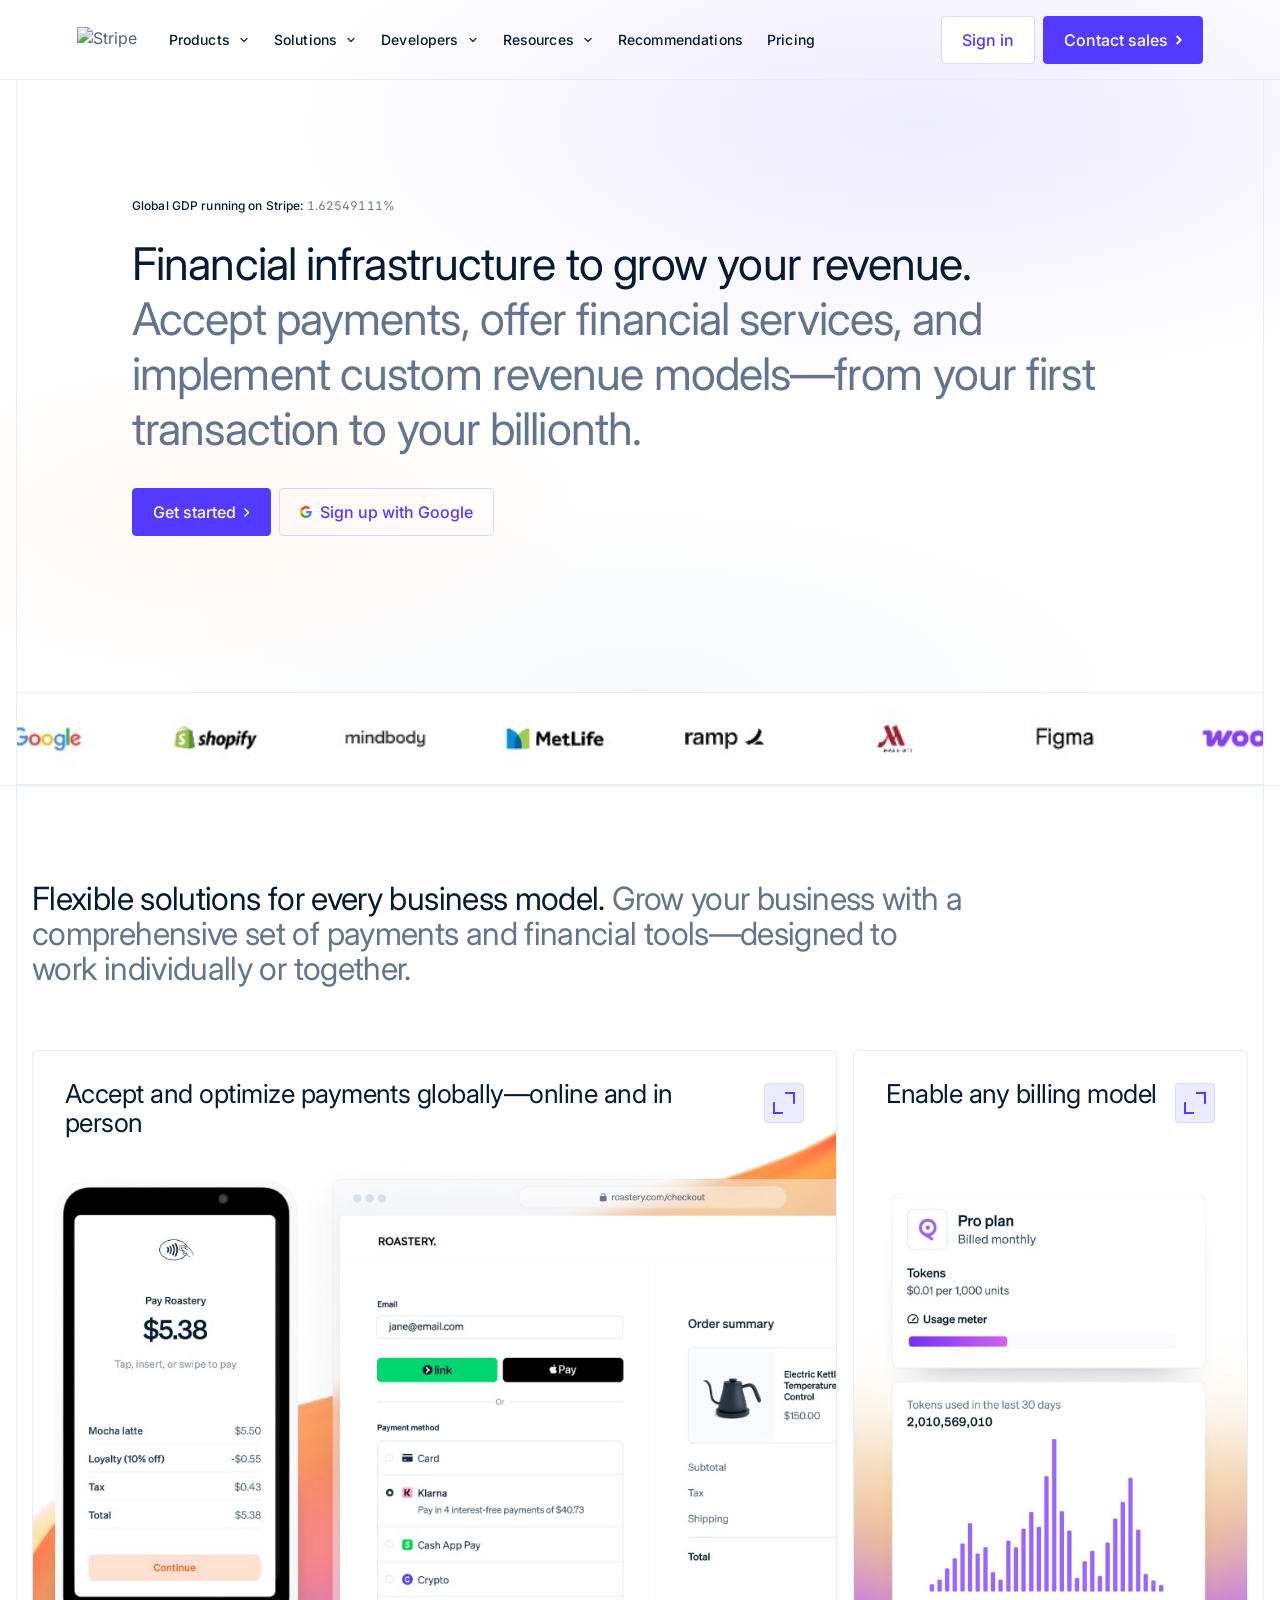
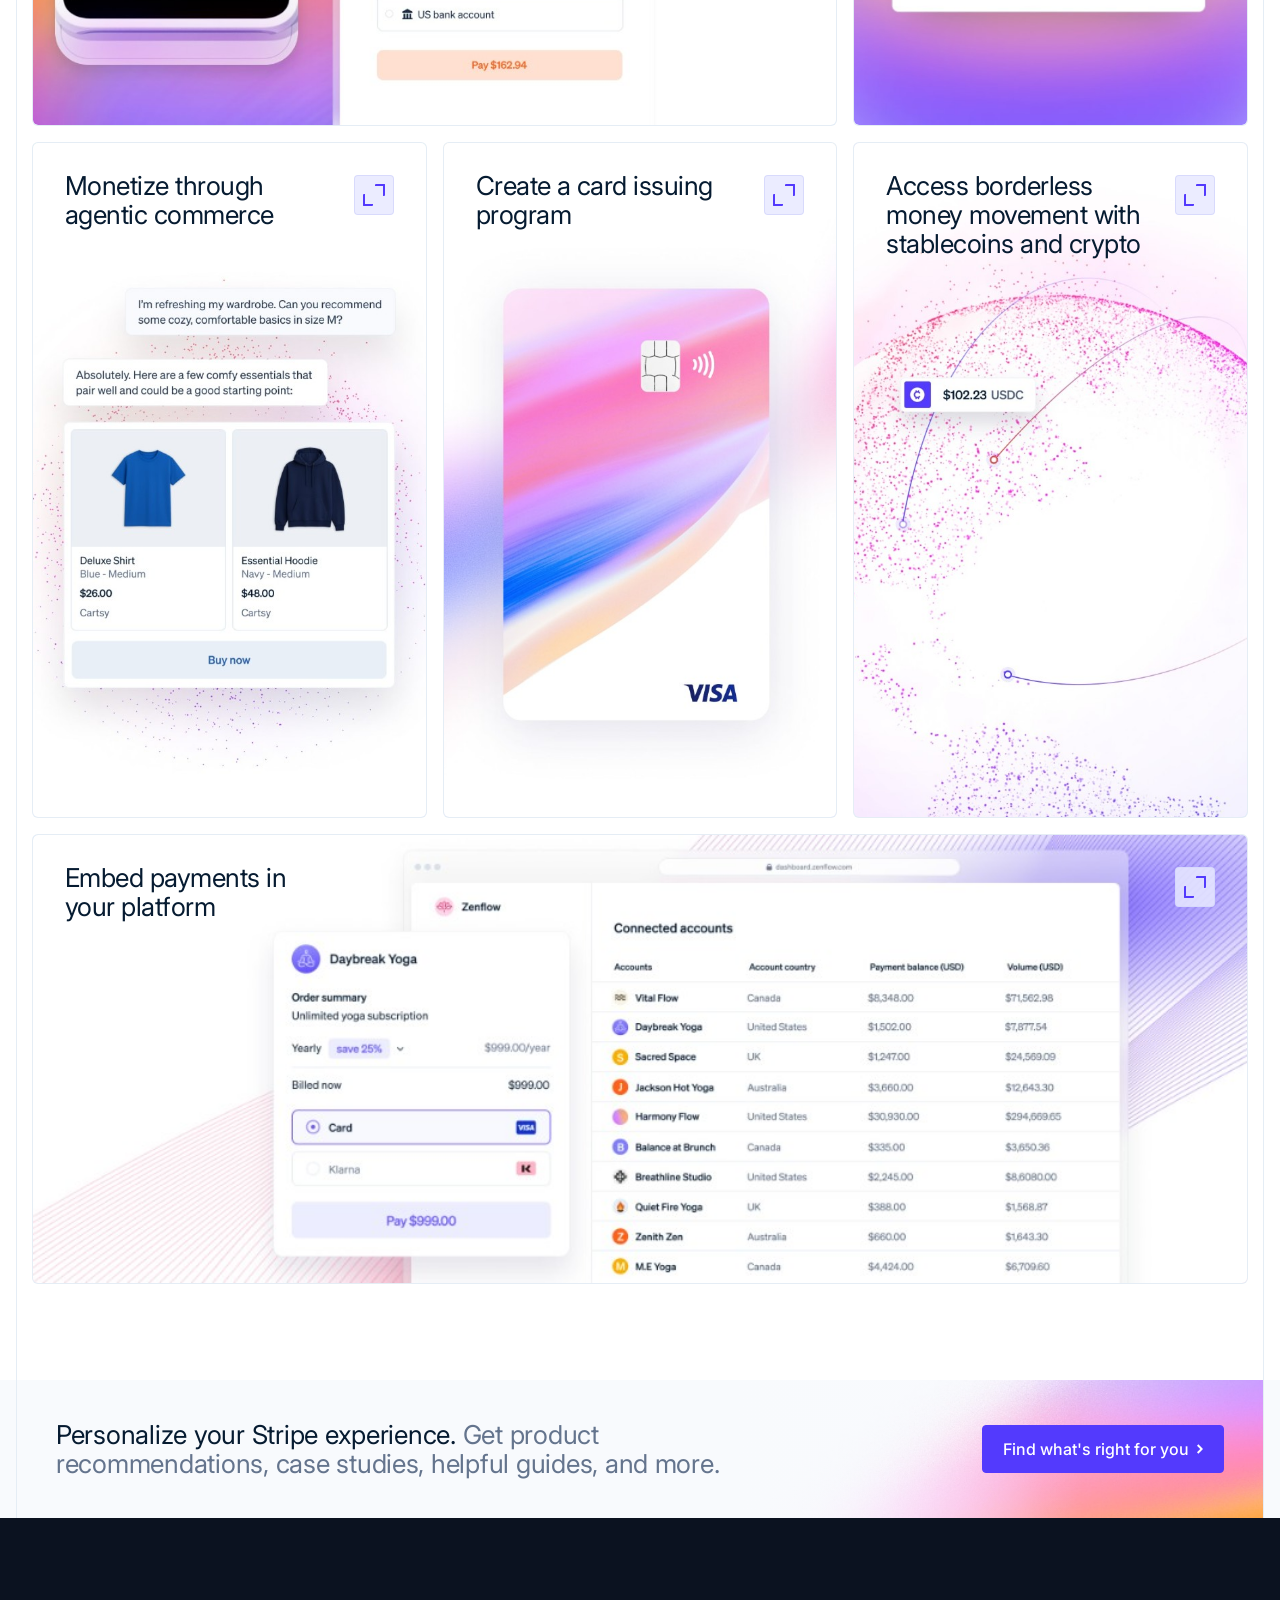
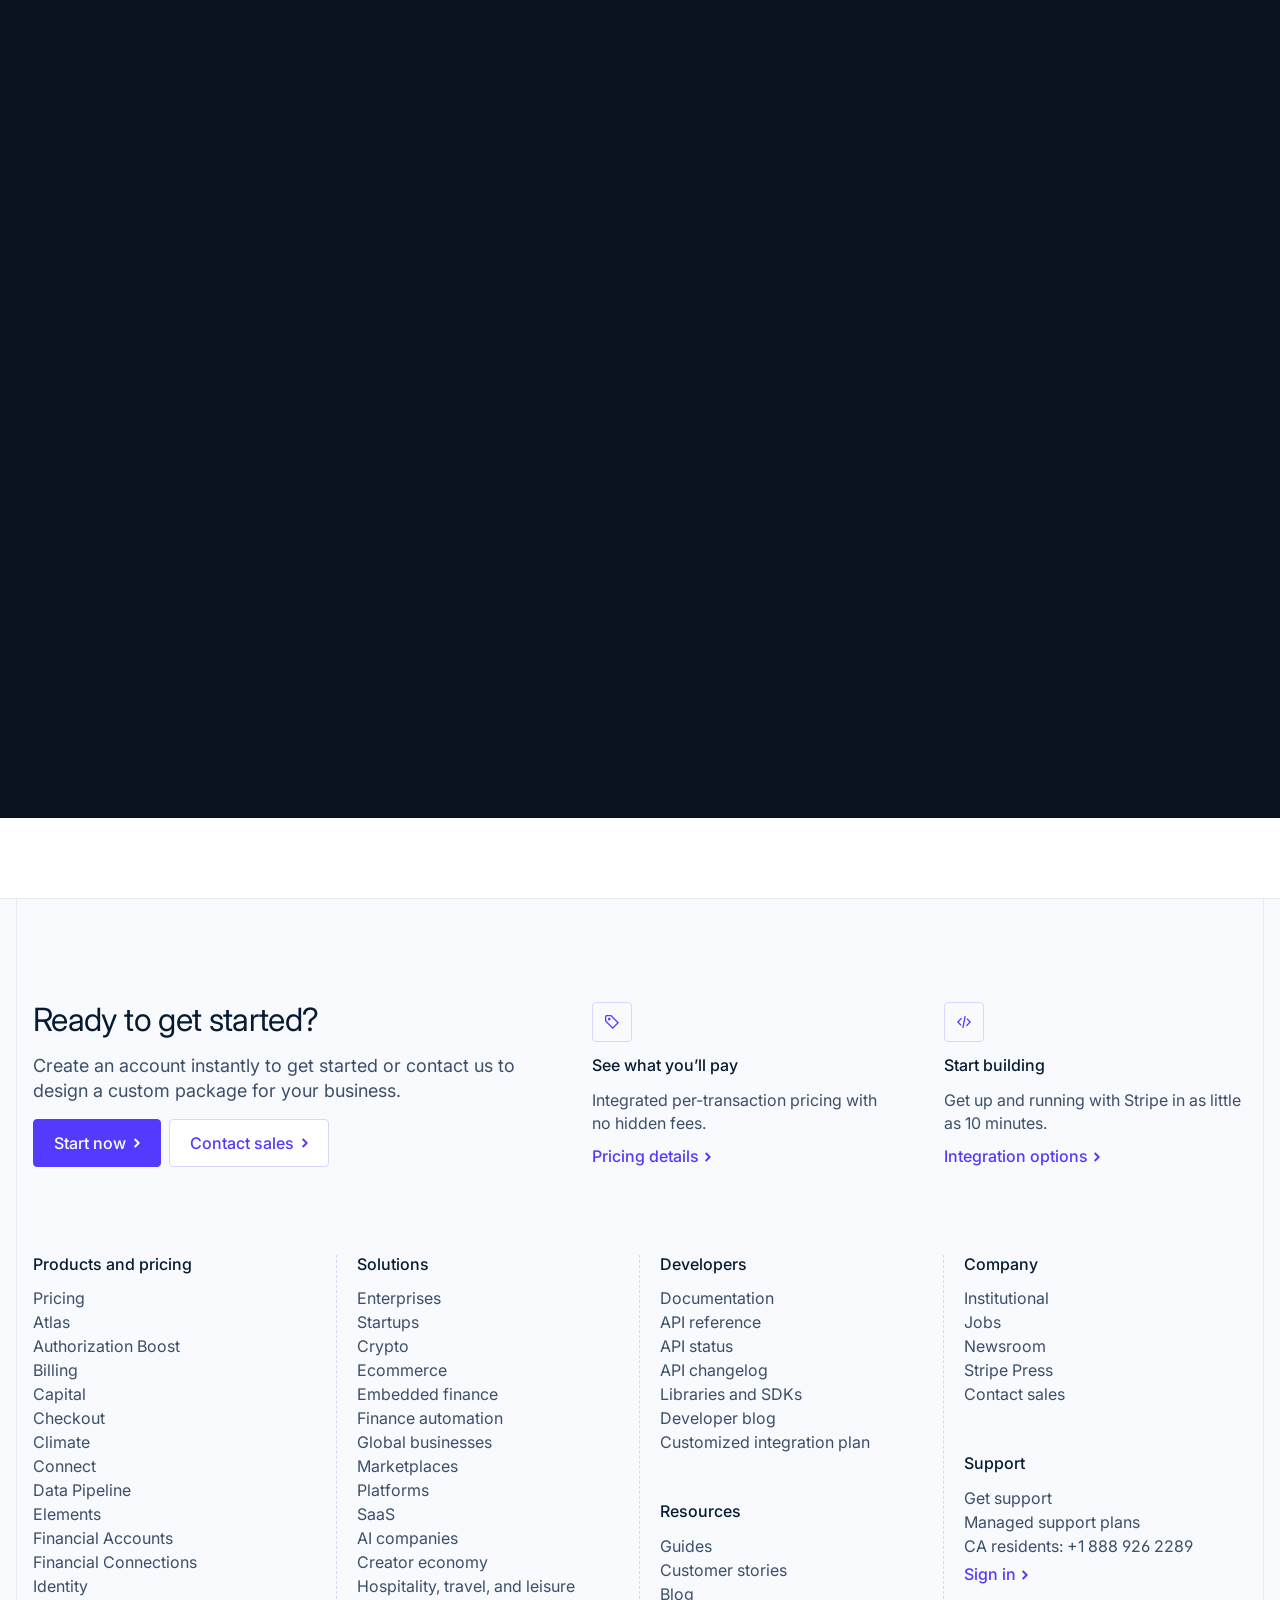
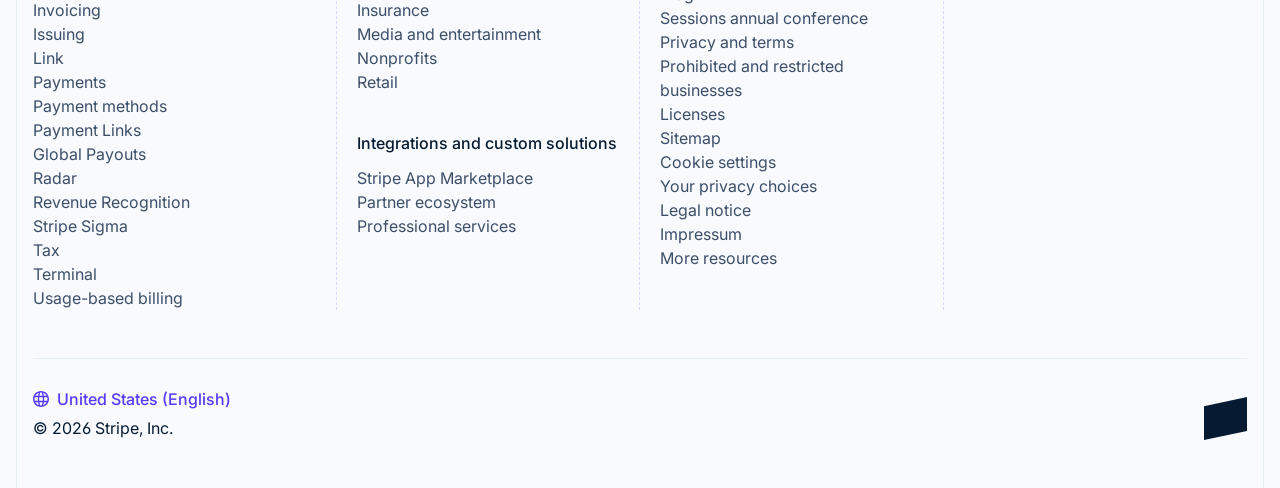
==== commit f0b53821: "Serve homepage at index.html; rename All products LP to all-products.html Made-with: Cursor Committe" ====
--- a/index.html
+++ b/index.html
@@ -3,7 +3,7 @@
   <head>
     <meta charset="UTF-8" />
     <meta name="viewport" content="width=device-width, initial-scale=1.0" />
-    <title>All products · Stripe</title>
+    <title>Stripe · Home</title>
     <link rel="preconnect" href="https://fonts.googleapis.com" />
     <link rel="preconnect" href="https://fonts.gstatic.com" crossorigin />
     <link
@@ -13,25 +13,20 @@
     <link rel="stylesheet" href="styles.css" />
     <link rel="stylesheet" href="homepage.css" />
   </head>
-  <body>
-    <div class="page">
-      <div class="page-top-art">
-      <div class="page-top-art__mesh-clip" aria-hidden="true">
-        <img
-          class="page-top-art__mesh"
-          src="assets/hero-mesh-wave.png"
-          alt=""
-          width="1024"
-          height="497"
-          decoding="async"
-          aria-hidden="true"
-        />
+  <body class="home-page home-page-body">
+    <div class="page-frame">
+      <div class="home-hero-stage">
+      <div class="home-hero__art" aria-hidden="true">
+        <div class="home-hero__mesh"></div>
+        <div class="home-hero__wave">
+          <div data-js-target="nouveau-bloom-wave" class="home-hero__wave-inner"></div>
+        </div>
       </div>
       <header class="home-header site-header">
       <div class="home-header-container">
         <div class="header-inner">
           <div class="header-left">
-            <a class="logo" href="homepage.html" aria-label="Stripe home">
+            <a class="logo" href="index.html" aria-label="Stripe home">
               <img
                 src="https://www.figma.com/api/mcp/asset/f87d861f-a177-479a-8676-db5011277c55"
                 alt="Stripe"
@@ -208,8 +203,8 @@
                 </div>
               </section>
 
-              <section class="home-mega__column" aria-labelledby="mega-money-b">
-                <h2 class="home-mega__col-title" id="mega-money-b">Money Management</h2>
+              <section class="home-mega__column" aria-labelledby="mega-platforms-marketplaces">
+                <h2 class="home-mega__col-title" id="mega-platforms-marketplaces">Platforms and marketplaces</h2>
                 <div class="home-mega__divider" aria-hidden="true"></div>
                 <div class="home-mega__list">
                   <a class="home-mega__item" href="#">
@@ -228,7 +223,7 @@
               <p class="home-mega__footer-note">
                 Get personalized Stripe product recommendations based on your business details.
               </p>
-              <a class="home-mega__footer-cta" href="./index.html">
+              <a class="home-mega__footer-cta" href="./all-products.html">
                 Find what&apos;s right for you
                 <img
                   class="home-mega__footer-cta-icon"
@@ -264,7 +259,7 @@
                   <p class="home-mega__item-desc">Linked financial account data</p>
                 </a>
               </div>
-              <a class="home-mega__more-link" href="./index.html">
+              <a class="home-mega__more-link" href="./all-products.html">
                 See all products
                 <img
                   class="home-mega__more-link-icon"
@@ -315,929 +310,317 @@
 
       <div class="home-mega-backdrop" aria-hidden="true"></div>
 
-      <div class="layout-guides">
-      <div class="breadcrumb-bar">
-        <div class="breadcrumb-inner">
-          <p class="breadcrumb-title">All products</p>
-        </div>
-      </div>
-
-      <section class="hero" aria-labelledby="hero-heading">
-        <div class="hero-inner">
-          <h1 id="hero-heading" class="hero-title">
-            <span class="line-dark">The full toolkit, on one platform.</span><span class="line-muted"
-              >Accept payments, move money, manage revenue, and more with Stripe.</span
-            >
+      <section class="home-hero" aria-labelledby="home-hero-heading">
+        <div class="layout-guides home-hero__guides">
+        <div class="home-hero__inner">
+          <p class="home-hero__gdp">
+            <span class="home-hero__gdp-strong">Global GDP running on Stripe:</span>
+            <span class="home-hero__gdp-sep" aria-hidden="true"> </span>
+            <span class="home-hero__gdp-num">1.62549111%</span>
+          </p>
+          <h1 class="home-hero__title home-hero__title--blend" id="home-hero-heading">
+            <span class="home-hero__title-line home-hero__title-line--dark">
+              Financial infrastructure to grow your revenue.
+            </span>
+            <span class="home-hero__title-line home-hero__title-line--muted">
+              Accept payments, offer financial services, and implement custom revenue models—from your
+              first transaction to your billionth.
+            </span>
           </h1>
+          <div class="home-hero__actions">
+            <a class="home-btn-primary-lg" href="#">
+              Get started
+              <svg width="6" height="9" viewBox="0 0 6 9" aria-hidden="true">
+                <path
+                  d="M1 1L4.5 4.5L1 8"
+                  fill="none"
+                  stroke="currentColor"
+                  stroke-width="1.5"
+                  stroke-linecap="round"
+                  stroke-linejoin="round"
+                />
+              </svg>
+            </a>
+            <a class="home-btn-secondary-lg" href="#">
+              <svg
+                class="home-btn-google-icon"
+                xmlns="http://www.w3.org/2000/svg"
+                width="12"
+                height="12"
+                viewBox="0 0 18 18"
+                aria-hidden="true"
+              >
+                <path
+                  fill="#4285F4"
+                  d="M17.64 9.2c0-.637-.057-1.251-.164-1.84H9v3.481h4.844c-.209 1.125-.843 2.078-1.796 2.717v2.258h2.908c1.702-1.567 2.684-3.874 2.684-6.615z"
+                />
+                <path
+                  fill="#34A853"
+                  d="M9 18c2.43 0 4.467-.806 5.956-2.184l-2.908-2.258c-.806.54-1.837.86-3.048.86-2.344 0-4.328-1.584-5.036-3.711H.957v2.332C2.438 15.983 5.482 18 9 18z"
+                />
+                <path
+                  fill="#FBBC05"
+                  d="M3.964 10.707c-.18-.54-.282-1.117-.282-1.707s.102-1.167.282-1.707V4.961H.957C.348 6.175 0 7.55 0 9s.348 2.825.957 4.039l3.007-2.332z"
+                />
+                <path
+                  fill="#EA4335"
+                  d="M9 3.58c1.321 0 2.508.454 3.44 1.345l2.582-2.58C13.463.891 11.426 0 9 0 5.482 0 2.438 2.017.957 4.961L3.964 7.293C4.672 5.163 6.656 3.58 9 3.58z"
+                />
+              </svg>
+              Sign up with Google
+            </a>
+          </div>
+        </div>
         </div>
       </section>
-      </div>
-      </div>
-
-      <div class="layout-guides">
-      <div class="filters-ribbon">
-      <div class="filters-wrap">
-        <div class="filters-bar">
-          <div class="filters-bar__controls">
-          <div class="search-field-wrap">
-            <label class="search-field">
-              <span class="visually-hidden">Search</span>
-              <input
-                type="search"
-                name="q"
-                placeholder="Search for a product"
-                autocomplete="off"
-                aria-expanded="false"
-                aria-controls="search-popover"
-                aria-autocomplete="list"
-                id="search-input"
-              />
-              <button type="button" class="search-submit" aria-label="Search" id="search-submit-btn">
-                <svg width="14" height="14" viewBox="0 0 14 14" aria-hidden="true">
-                  <circle
-                    cx="6"
-                    cy="6"
-                    r="4.5"
-                    fill="none"
-                    stroke="currentColor"
-                    stroke-width="1.5"
-                  />
-                  <path
-                    d="M9 9 L12.5 12.5"
-                    stroke="currentColor"
-                    stroke-width="1.5"
-                    stroke-linecap="round"
-                  />
-                </svg>
-              </button>
-            </label>
-            <div
-              class="search-popover"
-              id="search-popover"
-              role="region"
-              aria-label="Search suggestions"
-              hidden
-            >
-              <div class="search-popover__body">
-                <ul
-                  id="search-suggestions-list"
-                  class="search-popover__list"
-                  role="listbox"
-                  aria-label="Matches from this page"
-                ></ul>
-                <p id="search-suggestions-empty" class="search-popover__empty" hidden>
-                  No matching content on this page.
-                </p>
-                <p id="search-suggestions-prompt" class="search-popover__prompt" hidden>
-                  Start typing to search this page.
-                </p>
-              </div>
-              <div class="search-popover__footer">
-                <p class="search-popover__hint">Not sure where to start?</p>
-                <a class="search-popover__cta" href="#footer-personalization">
-                  Find what’s right for you
-                  <svg width="6" height="10" viewBox="0 0 5.5 8.49902" aria-hidden="true">
-                    <path fill="currentColor" d="M4.84766 3.63379L5.45898 4.25L4.84766 4.86621L1.24219 8.49902L0 7.2666L2.99316 4.24902L0 1.23242L1.24219 0L4.84766 3.63379Z" />
-                  </svg>
-                </a>
-              </div>
-            </div>
+    </div>
+
+    <main class="home-page">
+      <section class="home-logo-wall" aria-labelledby="home-logo-wall-heading">
+        <div class="layout-guides home-logo-wall__guides">
+        <h2 id="home-logo-wall-heading" class="visually-hidden">
+          Companies building on Stripe
+        </h2>
+        <div class="home-logo-wall__rail" aria-hidden="true"></div>
+        <div class="home-logo-wall__viewport">
+          <div class="home-logo-wall__static">
+            <img
+              class="home-logo-wall__static-img"
+              src="assets/home/logo-wall-global-static.jpg"
+              alt=""
+              width="1024"
+              height="48"
+              decoding="async"
+              loading="lazy"
+            />
           </div>
-          <div class="filter-select-wrap filter-multiselect" data-filter-placeholder="Product areas">
-            <button
-              type="button"
-              id="filter-product-areas"
-              class="select-like filter-multiselect__trigger"
-              aria-expanded="false"
-              aria-controls="filter-product-areas-panel"
-              aria-haspopup="dialog"
-              aria-label="Product areas"
-            >
-              <span class="filter-multiselect__value">Product areas</span>
-            </button>
-            <div
-              class="filter-multiselect__panel"
-              id="filter-product-areas-panel"
-              role="group"
-              aria-label="Product areas"
-              hidden
-            >
-              <label class="filter-multiselect__option">
-                <input type="checkbox" name="product_areas" value="payments" />
-                <span>Payments</span>
-              </label>
-              <label class="filter-multiselect__option">
-                <input type="checkbox" name="product_areas" value="risk" />
-                <span>Risk</span>
-              </label>
-              <label class="filter-multiselect__option">
-                <input type="checkbox" name="product_areas" value="revenue" />
-                <span>Revenue</span>
-              </label>
-              <label class="filter-multiselect__option">
-                <input type="checkbox" name="product_areas" value="money-management" />
-                <span>Money Management</span>
-              </label>
-              <label class="filter-multiselect__option">
-                <input type="checkbox" name="product_areas" value="embedded-finance" />
-                <span>Embedded Finance</span>
-              </label>
-              <label class="filter-multiselect__option">
-                <input type="checkbox" name="product_areas" value="crypto" />
-                <span>Crypto</span>
-              </label>
-              <label class="filter-multiselect__option">
-                <input type="checkbox" name="product_areas" value="other" />
-                <span>Other</span>
-              </label>
-            </div>
+        </div>
+        <div class="home-logo-wall__rail" aria-hidden="true"></div>
+        </div>
+      </section>
+
+      <section class="home-bento" data-lower-bg aria-labelledby="home-bento-heading">
+        <div class="layout-guides home-bento__guides">
+          <div class="home-bento__intro">
+            <h2 id="home-bento-heading" class="home-bento__heading">
+              Flexible solutions for every business model. <span class="home-bento__heading-sub">
+                Grow your business with a comprehensive set of payments and financial tools—designed to
+                work individually or together.
+              </span>
+            </h2>
           </div>
-          <div
-            class="filter-select-wrap filter-select-wrap--solid filter-multiselect"
-            data-filter-placeholder="Use cases"
-          >
-            <button
-              type="button"
-              id="filter-use-cases"
-              class="select-like select-like--solid filter-multiselect__trigger"
-              aria-expanded="false"
-              aria-controls="filter-use-cases-panel"
-              aria-haspopup="dialog"
-              aria-label="Use cases"
-            >
-              <span class="filter-multiselect__value">Use cases</span>
-            </button>
-            <div
-              class="filter-multiselect__panel"
-              id="filter-use-cases-panel"
-              role="group"
-              aria-label="Use cases"
-              hidden
-            >
-              <label class="filter-multiselect__option">
-                <input type="checkbox" name="use_cases" value="boost-conversion" />
-                <span>Boost conversion</span>
-              </label>
-              <label class="filter-multiselect__option">
-                <input type="checkbox" name="use_cases" value="mitigate-fraud" />
-                <span>Mitigate fraud</span>
-              </label>
-              <label class="filter-multiselect__option">
-                <input type="checkbox" name="use_cases" value="reduce-costs" />
-                <span>Reduce costs</span>
-              </label>
-              <label class="filter-multiselect__option">
-                <input type="checkbox" name="use_cases" value="scale-globally" />
-                <span>Scale globally</span>
-              </label>
-              <label class="filter-multiselect__option">
-                <input type="checkbox" name="use_cases" value="optimize-subscriptions" />
-                <span>Optimize subscriptions</span>
-              </label>
-              <label class="filter-multiselect__option">
-                <input type="checkbox" name="use_cases" value="manage-finances" />
-                <span>Manage finances</span>
-              </label>
-              <label class="filter-multiselect__option">
-                <input type="checkbox" name="use_cases" value="send-money" />
-                <span>Send money</span>
-              </label>
-            </div>
+          <ul class="home-bento__grid">
+            <li class="home-bento-card home-bento-card--wide" data-container-hover-follow>
+              <a class="home-bento-card__link" href="#">
+                <span class="home-bento-card__surface">
+                  <span class="home-bento-card__frame">
+                    <span class="home-bento-card__glow-layer">
+                      <span class="home-bento-card__follow" data-hover-follow></span>
+                    </span>
+                    <span class="home-bento-card__media">
+                      <span class="home-bento-card__row">
+                        <span class="home-bento-card__title">
+                          Accept and optimize payments globally—online and in person
+                        </span>
+                        <span class="home-bento-card__glyph" aria-hidden="true"></span>
+                      </span>
+                      <span class="home-bento-card__media-inner">
+                        <img
+                          src="assets/home/bento-1.png"
+                          alt=""
+                          width="1024"
+                          height="848"
+                          decoding="async"
+                          class="home-bento-card__img"
+                        />
+                      </span>
+                    </span>
+                  </span>
+                </span>
+              </a>
+            </li>
+            <li class="home-bento-card" data-container-hover-follow>
+              <a class="home-bento-card__link" href="#">
+                <span class="home-bento-card__surface">
+                  <span class="home-bento-card__frame">
+                    <span class="home-bento-card__glow-layer">
+                      <span class="home-bento-card__follow" data-hover-follow></span>
+                    </span>
+                    <span class="home-bento-card__media home-bento-card__media--b">
+                      <span class="home-bento-card__row">
+                        <span class="home-bento-card__title">Enable any billing model</span>
+                        <span class="home-bento-card__glyph" aria-hidden="true"></span>
+                      </span>
+                      <span class="home-bento-card__media-inner">
+                        <img
+                          src="assets/home/bento-2.png"
+                          alt=""
+                          width="605"
+                          height="1024"
+                          decoding="async"
+                          class="home-bento-card__img"
+                        />
+                      </span>
+                    </span>
+                  </span>
+                </span>
+              </a>
+            </li>
+            <li class="home-bento-card" data-container-hover-follow>
+              <a class="home-bento-card__link" href="#">
+                <span class="home-bento-card__surface">
+                  <span class="home-bento-card__frame">
+                    <span class="home-bento-card__glow-layer">
+                      <span class="home-bento-card__follow" data-hover-follow></span>
+                    </span>
+                    <span class="home-bento-card__media home-bento-card__media--c">
+                      <span class="home-bento-card__row">
+                        <span class="home-bento-card__title">Monetize through agentic commerce</span>
+                        <span class="home-bento-card__glyph" aria-hidden="true"></span>
+                      </span>
+                      <span class="home-bento-card__media-inner">
+                        <img
+                          src="assets/home/bento-3.png"
+                          alt=""
+                          width="605"
+                          height="1024"
+                          decoding="async"
+                          class="home-bento-card__img"
+                        />
+                      </span>
+                    </span>
+                  </span>
+                </span>
+              </a>
+            </li>
+            <li class="home-bento-card" data-container-hover-follow>
+              <a class="home-bento-card__link" href="#">
+                <span class="home-bento-card__surface">
+                  <span class="home-bento-card__frame">
+                    <span class="home-bento-card__glow-layer">
+                      <span class="home-bento-card__follow" data-hover-follow></span>
+                    </span>
+                    <span class="home-bento-card__media home-bento-card__media--d">
+                      <span class="home-bento-card__row">
+                        <span class="home-bento-card__title">Create a card issuing program</span>
+                        <span class="home-bento-card__glyph" aria-hidden="true"></span>
+                      </span>
+                      <span class="home-bento-card__media-inner">
+                        <img
+                          src="assets/home/bento-4.png"
+                          alt=""
+                          width="605"
+                          height="1024"
+                          decoding="async"
+                          class="home-bento-card__img"
+                        />
+                      </span>
+                    </span>
+                  </span>
+                </span>
+              </a>
+            </li>
+            <li class="home-bento-card" data-container-hover-follow>
+              <a class="home-bento-card__link" href="#">
+                <span class="home-bento-card__surface">
+                  <span class="home-bento-card__frame">
+                    <span class="home-bento-card__glow-layer">
+                      <span class="home-bento-card__follow" data-hover-follow></span>
+                    </span>
+                    <span class="home-bento-card__media home-bento-card__media--e">
+                      <span class="home-bento-card__row">
+                        <span class="home-bento-card__title">
+                          Access borderless money movement with stablecoins and crypto
+                        </span>
+                        <span class="home-bento-card__glyph" aria-hidden="true"></span>
+                      </span>
+                      <span class="home-bento-card__media-inner">
+                        <img
+                          src="assets/home/bento-5.png"
+                          alt=""
+                          width="605"
+                          height="1024"
+                          decoding="async"
+                          class="home-bento-card__img"
+                        />
+                      </span>
+                    </span>
+                  </span>
+                </span>
+              </a>
+            </li>
+            <li class="home-bento-card home-bento-card--full" data-container-hover-follow>
+              <a class="home-bento-card__link" href="#">
+                <span class="home-bento-card__surface">
+                  <span class="home-bento-card__frame">
+                    <span class="home-bento-card__glow-layer">
+                      <span class="home-bento-card__follow" data-hover-follow></span>
+                    </span>
+                    <span class="home-bento-card__media home-bento-card__media--f">
+                      <span class="home-bento-card__row">
+                        <span class="home-bento-card__title home-bento-card__title--narrow">
+                          Embed payments in<br />
+                          your platform
+                        </span>
+                        <span class="home-bento-card__glyph" aria-hidden="true"></span>
+                      </span>
+                      <span class="home-bento-card__media-inner">
+                        <img
+                          src="assets/home/bento-6.jpg"
+                          alt=""
+                          width="1024"
+                          height="374"
+                          decoding="async"
+                          class="home-bento-card__img home-bento-card__img--wide"
+                        />
+                      </span>
+                    </span>
+                  </span>
+                </span>
+              </a>
+            </li>
+          </ul>
+        </div>
+      </section>
+
+      <section class="curator" aria-labelledby="curator-heading">
+        <div class="layout-guides curator-shell">
+          <div class="curator-inner">
+            <p id="curator-heading" class="curator-copy">
+              <span class="seg-a">Personalize your Stripe experience. </span>
+              <span class="seg-b"
+                >Get product recommendations, case studies, helpful guides, and more.</span
+              >
+            </p>
+            <div class="curator-wave" aria-hidden="true">
+              <div class="curator-wave__img-wrap">
+                <img
+                  class="curator-wave__img"
+                  src="assets/curator-gradient.png"
+                  alt=""
+                  width="1024"
+                  height="296"
+                  decoding="async"
+                />
+              </div>
+            </div>
+            <a class="btn btn--primary curator-cta" href="#">
+              Find what&apos;s right for you
+              <svg width="6" height="10" viewBox="0 0 5.5 8.49902" aria-hidden="true">
+                <path
+                  fill="currentColor"
+                  d="M4.84766 3.63379L5.45898 4.25L4.84766 4.86621L1.24219 8.49902L0 7.2666L2.99316 4.24902L0 1.23242L1.24219 0L4.84766 3.63379Z"
+                />
+              </svg>
+            </a>
           </div>
-          </div>
-          <div
-            id="filters-active-callout"
-            class="filters-active-callout"
-            role="status"
-            aria-live="polite"
-            hidden
-          >
-            <p class="filters-active-callout__copy">
-              <span id="filters-active-summary"></span>
-            </p>
-            <button
-              type="button"
-              class="filters-active-callout__clear"
-              id="filters-clear-all"
-              aria-label="Clear product area and use case filters"
-            >
-              Clear filters
-              <svg width="12" height="12" viewBox="0 0 12 12" aria-hidden="true">
-                <circle cx="6" cy="6" r="5.5" fill="var(--color-action)" />
-                <path
-                  d="M3.5 3.5l5 5M8.5 3.5l-5 5"
-                  stroke="#fff"
-                  stroke-width="1.2"
-                  stroke-linecap="round"
-                />
-              </svg>
-            </button>
-          </div>
-        </div>
-      </div>
-      </div>
-
-      <main id="main-content">
-        <section
-          class="section-block section-block--surface"
-          aria-labelledby="lockup-payments"
-        >
-          <div class="section-inner">
-            <div class="lockup">
-              <h2 id="lockup-payments" class="lockup-heading">
-                Get paid. Accept and optimize payments, however customers pay.
-              </h2>
-              <p class="lockup-body">
-                From online checkout to in-store terminals, accept 125+ payment methods and 135+
-                currencies with a single, unified integration.
-              </p>
-            </div>
-            <div class="card-grid" aria-hidden="true">
-              <article class="card-placeholder">
-                <div class="card-placeholder__media" aria-hidden="true">
-                  <img
-                    src="assets/product-agentic-commerce.png"
-                    alt=""
-                    width="1024"
-                    height="460"
-                    decoding="async"
-                    loading="lazy"
-                  />
-                </div>
-                <div class="card-placeholder__body">
-                  <p class="card-placeholder__label">Agentic Commerce</p>
-                  <p class="card-placeholder__desc">
-                    Publish products on AI surfaces with control over details and pricing, powered by the
-                    Agentic Commerce Protocol.
-                  </p>
-                </div>
-              </article>
-              <article class="card-placeholder">
-                <div class="card-placeholder__media" aria-hidden="true">
-                  <img
-                    src="assets/product-auth-boost.png"
-                    alt=""
-                    width="1024"
-                    height="460"
-                    decoding="async"
-                    loading="lazy"
-                  />
-                </div>
-                <div class="card-placeholder__body">
-                  <p class="card-placeholder__label">Authorization Boost</p>
-                  <p class="card-placeholder__desc">
-                    Increase acceptance, lower costs, and reduce churn with 2.2% average revenue lift and 20%
-                    false declines recovered.
-                  </p>
-                </div>
-              </article>
-              <article class="card-placeholder">
-                <div class="card-placeholder__media" aria-hidden="true">
-                  <img
-                    src="assets/product-checkout.png"
-                    alt=""
-                    width="1024"
-                    height="460"
-                    decoding="async"
-                    loading="lazy"
-                  />
-                </div>
-                <div class="card-placeholder__body">
-                  <p class="card-placeholder__label">Checkout</p>
-                  <p class="card-placeholder__desc">
-                    Increase sales with a prebuilt payment form supporting 30+ languages, 135+ currencies,
-                    and full customization.
-                  </p>
-                </div>
-              </article>
-              <article class="card-placeholder">
-                <div class="card-placeholder__media" aria-hidden="true">
-                  <img
-                    src="assets/product-link.png"
-                    alt=""
-                    width="1024"
-                    height="460"
-                    decoding="async"
-                    loading="lazy"
-                  />
-                </div>
-                <div class="card-placeholder__body">
-                  <p class="card-placeholder__label">Link</p>
-                  <p class="card-placeholder__desc">
-                    Boost conversion with secure checkout, autofill for saved info, and 200M+ buyers using
-                    Link worldwide.
-                  </p>
-                </div>
-              </article>
-              <article class="card-placeholder">
-                <div class="card-placeholder__media" aria-hidden="true">
-                  <img
-                    src="assets/product-managed-payments.jpg"
-                    alt=""
-                    width="1024"
-                    height="460"
-                    decoding="async"
-                    loading="lazy"
-                  />
-                </div>
-                <div class="card-placeholder__body">
-                  <p class="card-placeholder__label">Managed Payments</p>
-                  <p class="card-placeholder__desc">
-                    Simplify global selling with Stripe as merchant of record, with tax compliance in 80+
-                    countries.
-                  </p>
-                </div>
-              </article>
-              <article class="card-placeholder">
-                <div class="card-placeholder__media" aria-hidden="true">
-                  <img
-                    src="assets/product-elements.png"
-                    alt=""
-                    width="1024"
-                    height="460"
-                    decoding="async"
-                    loading="lazy"
-                  />
-                </div>
-                <div class="card-placeholder__body">
-                  <p class="card-placeholder__label">Elements</p>
-                  <p class="card-placeholder__desc">
-                    Design a secure payments experience with 40+ methods and 11.9% average revenue increase.
-                  </p>
-                </div>
-              </article>
-              <article class="card-placeholder">
-                <div class="card-placeholder__media" aria-hidden="true">
-                  <img
-                    src="assets/product-payment-processing.png"
-                    alt=""
-                    width="1024"
-                    height="460"
-                    decoding="async"
-                    loading="lazy"
-                  />
-                </div>
-                <div class="card-placeholder__body">
-                  <p class="card-placeholder__label">Payment Processing</p>
-                  <p class="card-placeholder__desc">
-                    Accept payments online, in person, and globally with 100+ methods and Adaptive Pricing.
-                  </p>
-                </div>
-              </article>
-              <article class="card-placeholder">
-                <div class="card-placeholder__media" aria-hidden="true">
-                  <img
-                    src="assets/product-terminal.png"
-                    alt=""
-                    width="1024"
-                    height="460"
-                    decoding="async"
-                    loading="lazy"
-                  />
-                </div>
-                <div class="card-placeholder__body">
-                  <p class="card-placeholder__label">Terminal</p>
-                  <p class="card-placeholder__desc">
-                    Unify online and in-person payments with POS integrations and pre-certified Stripe or
-                    select 3P readers.
-                  </p>
-                </div>
-              </article>
-              <article class="card-placeholder">
-                <div class="card-placeholder__media" aria-hidden="true">
-                  <img
-                    src="assets/product-payment-links.png"
-                    alt=""
-                    width="1024"
-                    height="460"
-                    decoding="async"
-                    loading="lazy"
-                  />
-                </div>
-                <div class="card-placeholder__body">
-                  <p class="card-placeholder__label">Payment Links</p>
-                  <p class="card-placeholder__desc">
-                    Accept payments in minutes with no-code links, brand customization, and automatic
-                    post-payment invoices.
-                  </p>
-                </div>
-              </article>
-            </div>
-          </div>
-        </section>
-
-        <section class="curator" aria-labelledby="curator-heading">
-          <div class="layout-guides curator-shell">
-            <div class="curator-inner">
-              <p id="curator-heading" class="curator-copy">
-                <span class="seg-a">Personalize your Stripe experience. </span>
-                <span class="seg-b"
-                  >Get product recommendations, case studies, helpful guides, and more.</span
-                >
-              </p>
-              <div class="curator-wave" aria-hidden="true">
-                <div class="curator-wave__img-wrap">
-                  <img
-                    class="curator-wave__img"
-                    src="assets/curator-gradient.png"
-                    alt=""
-                    width="1024"
-                    height="296"
-                  />
-                </div>
-              </div>
-              <a class="btn btn--primary curator-cta" href="#">
-                Find what’s right for you
-                <svg width="6" height="10" viewBox="0 0 5.5 8.49902" aria-hidden="true">
-                  <path fill="currentColor" d="M4.84766 3.63379L5.45898 4.25L4.84766 4.86621L1.24219 8.49902L0 7.2666L2.99316 4.24902L0 1.23242L1.24219 0L4.84766 3.63379Z" />
-                </svg>
-              </a>
-            </div>
-          </div>
-        </section>
-
-        <section class="section-block section-block--surface" aria-labelledby="lockup-risk">
-          <div class="section-inner">
-            <div class="lockup">
-              <h2 id="lockup-risk" class="lockup-heading">
-                Manage risk. Protect revenue and legitimate transactions.
-              </h2>
-              <p class="lockup-body">
-                Reduce fraud, prevent false positives, and keep legitimate transactions flowing with
-                AI-powered fraud prevention, programmable identity checks, and more.
-              </p>
-            </div>
-            <div class="card-grid card-grid--six" aria-hidden="true">
-              <article class="card-placeholder">
-                <div class="card-placeholder__media" aria-hidden="true">
-                  <img
-                    src="assets/product-dispute-management.png"
-                    alt=""
-                    width="1024"
-                    height="460"
-                    decoding="async"
-                    loading="lazy"
-                  />
-                </div>
-                <div class="card-placeholder__body">
-                  <p class="card-placeholder__label">Dispute Management</p>
-                  <p class="card-placeholder__desc">
-                    Mitigate disputes faster with AI-powered tools, Smart Refunds to prevent disputes, and
-                    Smart Disputes to recover revenue.
-                  </p>
-                </div>
-              </article>
-              <article class="card-placeholder">
-                <div class="card-placeholder__media" aria-hidden="true">
-                  <img
-                    src="assets/product-radar.png"
-                    alt=""
-                    width="1024"
-                    height="460"
-                    decoding="async"
-                    loading="lazy"
-                  />
-                </div>
-                <div class="card-placeholder__body">
-                  <p class="card-placeholder__label">Radar</p>
-                  <p class="card-placeholder__desc">
-                    Identify and prevent fraud in real time with AI, optimized reviews, custom rules, and 38%
-                    average fraud reduction.
-                  </p>
-                </div>
-              </article>
-              <article class="card-placeholder">
-                <div class="card-placeholder__media" aria-hidden="true">
-                  <img
-                    src="assets/product-radar-fraud-teams.png"
-                    alt=""
-                    width="1024"
-                    height="460"
-                    decoding="async"
-                    loading="lazy"
-                  />
-                </div>
-                <div class="card-placeholder__body">
-                  <p class="card-placeholder__label">Radar for Fraud Teams</p>
-                  <p class="card-placeholder__desc">
-                    Get fraud insights and assess performance with custom rules and Adaptive 3D Secure from a
-                    unified dashboard.
-                  </p>
-                </div>
-              </article>
-              <article class="card-placeholder">
-                <div class="card-placeholder__media" aria-hidden="true">
-                  <img
-                    src="assets/product-identity.jpg"
-                    alt=""
-                    width="1024"
-                    height="460"
-                    decoding="async"
-                    loading="lazy"
-                  />
-                </div>
-                <div class="card-placeholder__body">
-                  <p class="card-placeholder__label">Identity</p>
-                  <p class="card-placeholder__desc">
-                    Verify identities to prevent fraud with a conversion-optimized flow and the first 50
-                    verifications free.
-                  </p>
-                </div>
-              </article>
-            </div>
-          </div>
-        </section>
-
-        <section class="section-block section-block--subdued" aria-labelledby="lockup-revenue">
-          <div class="section-inner">
-            <div class="lockup">
-              <h2 id="lockup-revenue" class="lockup-heading">
-                Automate revenue. Simplify from billing to reconciliation.
-              </h2>
-              <p class="lockup-body">
-                Move fast and free up resources with flexible billing models, including subscription
-                management and one-time invoicing, tax, and automated reconciliation.
-              </p>
-            </div>
-            <div class="card-grid card-grid--six" aria-hidden="true">
-              <article class="card-placeholder">
-                <div class="card-placeholder__media" aria-hidden="true">
-                  <img
-                    src="assets/product-billing.png"
-                    alt=""
-                    width="1024"
-                    height="460"
-                    decoding="async"
-                    loading="lazy"
-                  />
-                </div>
-                <div class="card-placeholder__body">
-                  <p class="card-placeholder__label">Billing</p>
-                  <p class="card-placeholder__desc">
-                    Manage pricing, reduce churn, and grow revenue with AI-powered Smart Retries and no-code
-                    tools.
-                  </p>
-                </div>
-              </article>
-              <article class="card-placeholder">
-                <div class="card-placeholder__media" aria-hidden="true">
-                  <img
-                    src="assets/product-data-pipeline.png"
-                    alt=""
-                    width="1024"
-                    height="460"
-                    decoding="async"
-                    loading="lazy"
-                  />
-                </div>
-                <div class="card-placeholder__body">
-                  <p class="card-placeholder__label">Data Pipeline</p>
-                  <p class="card-placeholder__desc">
-                    Sync your Stripe account with your data warehouse or cloud storage—no code, set up in
-                    minutes with Sigma.
-                  </p>
-                </div>
-              </article>
-              <article class="card-placeholder">
-                <div class="card-placeholder__media" aria-hidden="true">
-                  <img
-                    src="assets/product-invoicing.png"
-                    alt=""
-                    width="1024"
-                    height="460"
-                    decoding="async"
-                    loading="lazy"
-                  />
-                </div>
-                <div class="card-placeholder__body">
-                  <p class="card-placeholder__label">Invoicing</p>
-                  <p class="card-placeholder__desc">
-                    Create, customize, and send invoices in minutes with automated receivables and invoicing
-                    workflows.
-                  </p>
-                </div>
-              </article>
-              <article class="card-placeholder">
-                <div class="card-placeholder__media" aria-hidden="true">
-                  <img
-                    src="assets/product-revenue-recognition.png"
-                    alt=""
-                    width="1024"
-                    height="460"
-                    decoding="async"
-                    loading="lazy"
-                  />
-                </div>
-                <div class="card-placeholder__body">
-                  <p class="card-placeholder__label">Revenue Recognition</p>
-                  <p class="card-placeholder__desc">
-                    Close books fast with automated reports and dashboards, integrated with systems and
-                    aligned to IFRS 15 and ASC 606.
-                  </p>
-                </div>
-              </article>
-              <article class="card-placeholder">
-                <div class="card-placeholder__media" aria-hidden="true">
-                  <img
-                    src="assets/product-stripe-sigma.png"
-                    alt=""
-                    width="1024"
-                    height="460"
-                    decoding="async"
-                    loading="lazy"
-                  />
-                </div>
-                <div class="card-placeholder__body">
-                  <p class="card-placeholder__label">Stripe Sigma</p>
-                  <p class="card-placeholder__desc">
-                    Get insights using SQL or AI prompts with customizable reporting and scheduled reports to
-                    keep teams in sync.
-                  </p>
-                </div>
-              </article>
-              <article class="card-placeholder">
-                <div class="card-placeholder__media" aria-hidden="true">
-                  <img
-                    src="assets/product-subscriptions.png"
-                    alt=""
-                    width="1024"
-                    height="460"
-                    decoding="async"
-                    loading="lazy"
-                  />
-                </div>
-                <div class="card-placeholder__body">
-                  <p class="card-placeholder__label">Subscriptions</p>
-                  <p class="card-placeholder__desc">
-                    Build and manage subscriptions with prebuilt pricing, coupons, trials, prorations, and
-                    no-code launches.
-                  </p>
-                </div>
-              </article>
-              <article class="card-placeholder">
-                <div class="card-placeholder__media" aria-hidden="true">
-                  <img
-                    src="assets/product-tax.png"
-                    alt=""
-                    width="1024"
-                    height="460"
-                    decoding="async"
-                    loading="lazy"
-                  />
-                </div>
-                <div class="card-placeholder__body">
-                  <p class="card-placeholder__label">Tax</p>
-                  <p class="card-placeholder__desc">
-                    Automate sales tax, VAT, and GST with no- and low-code setups, calculations, and support
-                    in 100+ countries.
-                  </p>
-                </div>
-              </article>
-              <article class="card-placeholder">
-                <div class="card-placeholder__media" aria-hidden="true">
-                  <img
-                    src="assets/product-usage-based-billing.png"
-                    alt=""
-                    width="1024"
-                    height="460"
-                    decoding="async"
-                    loading="lazy"
-                  />
-                </div>
-                <div class="card-placeholder__body">
-                  <p class="card-placeholder__label">Usage-Based Billing</p>
-                  <p class="card-placeholder__desc">
-                    Unify metering, billing, and revenue tracking with real-time data, fraud detection, and
-                    transparency.
-                  </p>
-                </div>
-              </article>
-            </div>
-          </div>
-        </section>
-
-        <section class="section-block section-block--surface" aria-labelledby="lockup-money">
-          <div class="section-inner">
-            <div class="lockup">
-              <h2 id="lockup-money" class="lockup-heading">
-                Manage money. Move, hold, and track funds with confidence.
-              </h2>
-              <p class="lockup-body">
-                Get full control over how your money is stored and moved with embedded business
-                finances, global payouts, and capital management tools.
-              </p>
-            </div>
-            <div class="card-grid card-grid--six" aria-hidden="true">
-              <article class="card-placeholder">
-                <div class="card-placeholder__media" aria-hidden="true">
-                  <img
-                    src="assets/product-atlas.png"
-                    alt=""
-                    width="1024"
-                    height="460"
-                    decoding="async"
-                    loading="lazy"
-                  />
-                </div>
-                <div class="card-placeholder__body">
-                  <p class="card-placeholder__label">Atlas</p>
-                  <p class="card-placeholder__desc">
-                    Incorporate your startup and open a bank account in minutes with expert-trusted documents
-                    and $50K+ in perks.
-                  </p>
-                </div>
-              </article>
-              <article class="card-placeholder">
-                <div class="card-placeholder__media" aria-hidden="true">
-                  <img
-                    src="assets/product-capital.jpg"
-                    alt=""
-                    width="1024"
-                    height="460"
-                    decoding="async"
-                    loading="lazy"
-                  />
-                </div>
-                <div class="card-placeholder__body">
-                  <p class="card-placeholder__label">Capital</p>
-                  <p class="card-placeholder__desc">
-                    Access fast, flexible financing to invest in your business’s growth with one flat fee and
-                    automated payments.
-                  </p>
-                </div>
-              </article>
-              <article class="card-placeholder">
-                <div class="card-placeholder__media" aria-hidden="true">
-                  <img
-                    src="assets/product-financial-connections.jpg"
-                    alt=""
-                    width="1024"
-                    height="460"
-                    decoding="async"
-                    loading="lazy"
-                  />
-                </div>
-                <div class="card-placeholder__body">
-                  <p class="card-placeholder__label">Financial Connections</p>
-                  <p class="card-placeholder__desc">
-                    Let users securely share financial data with one integration and instant verification
-                    across 5,000 banks.
-                  </p>
-                </div>
-              </article>
-              <article class="card-placeholder">
-                <div class="card-placeholder__media" aria-hidden="true">
-                  <img
-                    src="assets/product-payouts.png"
-                    alt=""
-                    width="1024"
-                    height="460"
-                    decoding="async"
-                    loading="lazy"
-                  />
-                </div>
-                <div class="card-placeholder__body">
-                  <p class="card-placeholder__label">Global Payouts</p>
-                  <p class="card-placeholder__desc">
-                    Pay customers, affiliates, or third parties in local currency with no-code solutions and
-                    payout reporting.
-                  </p>
-                </div>
-              </article>
-              <article class="card-placeholder">
-                <div class="card-placeholder__media" aria-hidden="true">
-                  <img
-                    src="assets/product-capital-for-platforms.png"
-                    alt=""
-                    width="1024"
-                    height="460"
-                    decoding="async"
-                    loading="lazy"
-                  />
-                </div>
-                <div class="card-placeholder__body">
-                  <p class="card-placeholder__label">Capital for Platforms</p>
-                  <p class="card-placeholder__desc">
-                    Build and monetize a program offering fast financing with flexible, no-code integrations
-                    aligned to your brand.
-                  </p>
-                </div>
-              </article>
-            </div>
-          </div>
-        </section>
-
-        <section class="section-block section-block--subdued" aria-labelledby="lockup-embed">
-          <div class="section-inner">
-            <div class="lockup">
-              <h2 id="lockup-embed" class="lockup-heading">
-                Embed finances. Build and monetize payments and financial products.
-              </h2>
-              <p class="lockup-body">
-                Onboard users and offer them payments, financing, card issuing, financial accounts,
-                and more.
-              </p>
-            </div>
-            <div class="card-grid card-grid--wide" aria-hidden="true">
-              <article class="card-placeholder card-placeholder--wide">
-                <div class="card-placeholder__media" aria-hidden="true">
-                  <img
-                    src="assets/product-connect.png"
-                    alt=""
-                    width="1024"
-                    height="303"
-                    decoding="async"
-                    loading="lazy"
-                  />
-                </div>
-                <div class="card-placeholder__body">
-                  <p class="card-placeholder__label">Connect</p>
-                  <p class="card-placeholder__desc">
-                    Embed payments into your platform or marketplace with prebuilt components and tooling for
-                    onboarding, risk, tax, and more.
-                  </p>
-                </div>
-              </article>
-              <article class="card-placeholder card-placeholder--wide">
-                <div class="card-placeholder__media" aria-hidden="true">
-                  <img
-                    src="assets/product-issuing.png"
-                    alt=""
-                    width="1024"
-                    height="303"
-                    decoding="async"
-                    loading="lazy"
-                  />
-                </div>
-                <div class="card-placeholder__body">
-                  <p class="card-placeholder__label">Issuing</p>
-                  <p class="card-placeholder__desc">
-                    Instantly issue cards using Stripe’s bank partners with spending limits, custom rules, and
-                    program-managed options.
-                  </p>
-                </div>
-              </article>
-            </div>
-          </div>
-        </section>
-
-        <section class="section-block section-block--surface" aria-labelledby="lockup-crypto">
-          <div class="section-inner">
-            <div class="lockup">
-              <h2 id="lockup-crypto" class="lockup-heading">
-                Build global financial services with crypto and stablecoins.
-              </h2>
-              <p class="lockup-body">
-                Create programmable wallets, issue stablecoins, launch card programs, and move digital
-                assets globally on a single, crypto-native integration.
-              </p>
-            </div>
-            <div class="card-grid card-grid--wide" aria-hidden="true">
-              <article class="card-placeholder card-placeholder--wide">
-                <div class="card-placeholder__media" aria-hidden="true">
-                  <img
-                    src="assets/product-crypto.png"
-                    alt=""
-                    width="1024"
-                    height="303"
-                    decoding="async"
-                    loading="lazy"
-                  />
-                </div>
-                <div class="card-placeholder__body">
-                  <p class="card-placeholder__label">Crypto</p>
-                  <p class="card-placeholder__desc">
-                    Integrate stablecoin payments and payouts, manage digital assets, and move money globally
-                    with flexible APIs and localized checkout.
-                  </p>
-                </div>
-              </article>
-              <article class="card-placeholder card-placeholder--wide">
-                <div class="card-placeholder__media" aria-hidden="true">
-                  <img
-                    src="assets/product-crypto-onramp.png"
-                    alt=""
-                    width="1024"
-                    height="303"
-                    decoding="async"
-                    loading="lazy"
-                  />
-                </div>
-                <div class="card-placeholder__body">
-                  <p class="card-placeholder__label">Crypto Onramp</p>
-                  <p class="card-placeholder__desc">
-                    Let customers buy crypto on your app or site with broad asset and chain support, embedded
-                    into your product.
-                  </p>
-                </div>
-              </article>
-            </div>
-          </div>
-        </section>
-      </main>
-      </div>
-
-      <footer class="site-footer" id="site-footer">
+        </div>
+      </section>
+
+      <div class="home-dark-band" aria-hidden="true"></div>
+    </main>
+
+    <footer class="site-footer" id="site-footer">
         <div class="footer-shell">
           <div class="footer-promo" id="footer-personalization">
             <div class="footer-promo__intro">
@@ -1421,644 +804,13 @@
           </div>
         </div>
       </footer>
-
     </div>
 
-    <script>
-      (function () {
-        var wrap = document.querySelector(".search-field-wrap");
-        var btn = document.getElementById("search-submit-btn");
-        var pop = document.getElementById("search-popover");
-        var input = document.getElementById("search-input");
-        var list = document.getElementById("search-suggestions-list");
-        var empty = document.getElementById("search-suggestions-empty");
-        var prompt = document.getElementById("search-suggestions-prompt");
-        if (!wrap || !btn || !pop || !list) return;
-
-        var index = [];
-
-        var STOP_WORDS = {
-          a: 1,
-          an: 1,
-          and: 1,
-          are: 1,
-          as: 1,
-          at: 1,
-          be: 1,
-          been: 1,
-          being: 1,
-          but: 1,
-          by: 1,
-          can: 1,
-          did: 1,
-          do: 1,
-          does: 1,
-          for: 1,
-          from: 1,
-          had: 1,
-          has: 1,
-          have: 1,
-          how: 1,
-          in: 1,
-          into: 1,
-          is: 1,
-          it: 1,
-          its: 1,
-          may: 1,
-          more: 1,
-          no: 1,
-          not: 1,
-          of: 1,
-          on: 1,
-          or: 1,
-          our: 1,
-          shall: 1,
-          should: 1,
-          so: 1,
-          such: 1,
-          than: 1,
-          that: 1,
-          the: 1,
-          their: 1,
-          these: 1,
-          they: 1,
-          this: 1,
-          those: 1,
-          to: 1,
-          too: 1,
-          up: 1,
-          was: 1,
-          we: 1,
-          were: 1,
-          what: 1,
-          when: 1,
-          where: 1,
-          which: 1,
-          who: 1,
-          will: 1,
-          with: 1,
-          would: 1,
-          you: 1,
-          your: 1,
-        };
-
-        function formatKeyword(word) {
-          if (!word) return "";
-          word = String(word).toLowerCase();
-          if (/^[0-9]+(\.[0-9]+)?$/.test(word)) return word;
-          return word.charAt(0).toUpperCase() + word.slice(1);
-        }
-
-        function addKeyword(word) {
-          if (!word) return;
-          word = String(word).replace(/\s+/g, " ").trim().toLowerCase();
-          if (word.length < 2 || STOP_WORDS[word]) return;
-          var label = formatKeyword(word);
-          for (var i = 0; i < index.length; i++) {
-            if (index[i].label.toLowerCase() === label.toLowerCase()) return;
-          }
-          index.push({ label: label, hay: word });
-        }
-
-        function addKeywordsFromText(text) {
-          if (!text) return;
-          var raw = String(text).toLowerCase();
-          var parts = raw.match(/[a-z0-9]+(?:['’][a-z]+)?|[0-9]+[a-z]*/gi);
-          if (!parts) return;
-          parts.forEach(function (w) {
-            var base = w.replace(/['’]/g, "").toLowerCase();
-            addKeyword(base);
-          });
-        }
-
-        function addPhraseAsKeywords(phrase) {
-          if (!phrase) return;
-          phrase = String(phrase).replace(/\s+/g, " ").trim();
-          if (!phrase) return;
-          if (phrase.length <= 48 && phrase.split(/\s+/).length <= 4) {
-            var words = phrase.match(/[a-z0-9]+(?:['’][a-z]+)?|[0-9]+/gi);
-            if (words && words.length <= 4) {
-              words.forEach(function (w) {
-                addKeyword(w.replace(/['’]/g, "").toLowerCase());
-              });
-              return;
-            }
-          }
-          addKeywordsFromText(phrase);
-        }
-
-        function buildIndex() {
-          index = [];
-          document.querySelectorAll(".lockup-heading").forEach(function (h) {
-            var section = h.closest(".section-block");
-            var body = section && section.querySelector(".lockup-body");
-            addKeywordsFromText(h.textContent);
-            if (body) addKeywordsFromText(body.textContent);
-          });
-          document
-            .querySelectorAll(".hero-title .line-dark, .hero-title .line-muted")
-            .forEach(function (el) {
-              addKeywordsFromText(el.textContent);
-            });
-          document
-            .querySelectorAll("#curator-heading .seg-a, #curator-heading .seg-b")
-            .forEach(function (el) {
-              addKeywordsFromText(el.textContent);
-            });
-          document.querySelectorAll(".breadcrumb-title").forEach(function (el) {
-            addPhraseAsKeywords(el.textContent);
-          });
-          document
-            .querySelectorAll(".filter-multiselect .filter-multiselect__option span")
-            .forEach(function (span) {
-              addPhraseAsKeywords(span.textContent);
-            });
-          document.querySelectorAll(".footer-directory a").forEach(function (a) {
-            addPhraseAsKeywords(a.textContent);
-          });
-          document.querySelectorAll(".footer-promo__heading, .footer-promo__lede").forEach(function (el) {
-            addKeywordsFromText(el.textContent);
-          });
-          document.querySelectorAll(".footer-card__title").forEach(function (el) {
-            addPhraseAsKeywords(el.textContent);
-          });
-        }
-
-        buildIndex();
-
-        function setOpen(open) {
-          if (open) {
-            pop.removeAttribute("hidden");
-            if (input) input.setAttribute("aria-expanded", "true");
-          } else {
-            pop.setAttribute("hidden", "");
-            if (input) input.setAttribute("aria-expanded", "false");
-          }
-        }
-
-        function clearPanel() {
-          while (list.firstChild) list.removeChild(list.firstChild);
-          if (empty) empty.setAttribute("hidden", "");
-          if (prompt) prompt.setAttribute("hidden", "");
-        }
-
-        var MIN_QUERY_CHARS = 2;
-        var MAX_SUGGESTIONS = 2;
-
-        function renderSuggestions(query) {
-          clearPanel();
-          var q = query.trim().toLowerCase();
-          if (!q || q.length < MIN_QUERY_CHARS) {
-            return;
-          }
-          var starts = [];
-          var rest = [];
-          for (var i = 0; i < index.length; i++) {
-            var item = index[i];
-            if (item.hay.indexOf(q) === -1) continue;
-            var lbl = item.label.toLowerCase();
-            if (lbl.indexOf(q) === 0) starts.push(item.label);
-            else rest.push(item.label);
-          }
-          var out = starts.concat(rest);
-          out = out.slice(0, MAX_SUGGESTIONS);
-
-          if (out.length === 0) {
-            if (empty) empty.removeAttribute("hidden");
-            return;
-          }
-
-          out.forEach(function (text) {
-            var li = document.createElement("li");
-            li.setAttribute("role", "presentation");
-            var bt = document.createElement("button");
-            bt.type = "button";
-            bt.className = "search-popover__suggestion";
-            bt.setAttribute("role", "option");
-            bt.textContent = text;
-            bt.addEventListener("click", function () {
-              input.value = text;
-              setOpen(false);
-              input.focus();
-            });
-            li.appendChild(bt);
-            list.appendChild(li);
-          });
-        }
-
-        function panelForTyping() {
-          clearPanel();
-          var q = input.value.trim().toLowerCase();
-          if (!q || q.length < MIN_QUERY_CHARS) {
-            setOpen(false);
-            return;
-          }
-          renderSuggestions(q);
-          setOpen(true);
-        }
-
-        function panelFromButton() {
-          clearPanel();
-          var q = input.value.trim().toLowerCase();
-          if (!q) {
-            if (prompt) prompt.removeAttribute("hidden");
-            setOpen(true);
-            return;
-          }
-          if (q.length < MIN_QUERY_CHARS) {
-            if (prompt) prompt.removeAttribute("hidden");
-            setOpen(true);
-            return;
-          }
-          renderSuggestions(q);
-          setOpen(true);
-        }
-
-        input.addEventListener("input", function () {
-          panelForTyping();
-        });
-
-        input.addEventListener("focus", function () {
-          var q = input.value.trim();
-          if (q.length >= MIN_QUERY_CHARS) {
-            renderSuggestions(q.toLowerCase());
-            setOpen(true);
-          }
-        });
-
-        btn.addEventListener("click", function (e) {
-          e.preventDefault();
-          e.stopPropagation();
-          if (!pop.hasAttribute("hidden")) {
-            setOpen(false);
-            return;
-          }
-          panelFromButton();
-        });
-
-        document.addEventListener("click", function (e) {
-          if (!wrap.contains(e.target)) setOpen(false);
-        });
-
-        document.addEventListener("keydown", function (e) {
-          if (e.key === "Escape") setOpen(false);
-        });
-      })();
-
-      (function () {
-        var wraps = document.querySelectorAll(".filter-multiselect");
-        if (!wraps.length) return;
-
-        var AREA_BY_LOCKUP = {
-          "lockup-payments": "payments",
-          "lockup-risk": "risk",
-          "lockup-revenue": "revenue",
-          "lockup-money": "money-management",
-          "lockup-embed": "embedded-finance",
-          "lockup-crypto": "crypto"
-        };
-
-        var PRODUCT_AREA_LABEL = {
-          payments: "Payments",
-          risk: "Risk",
-          revenue: "Revenue",
-          "money-management": "Money Management",
-          "embedded-finance": "Embedded Finance",
-          crypto: "Crypto",
-          other: "Other"
-        };
-
-        var USE_CASE_POOL = [
-          "boost-conversion",
-          "mitigate-fraud",
-          "reduce-costs",
-          "scale-globally",
-          "optimize-subscriptions",
-          "manage-finances",
-          "send-money"
-        ];
-
-        function tagProductCards() {
-          var cards = document.querySelectorAll(
-            "#main-content section.section-block .card-placeholder"
-          );
-          cards.forEach(function (card, idx) {
-            var section = card.closest("section.section-block");
-            if (!section) return;
-            var lid = section.getAttribute("aria-labelledby");
-            var area = AREA_BY_LOCKUP[lid];
-            if (area) card.setAttribute("data-product-areas", area);
-            var a = USE_CASE_POOL[idx % USE_CASE_POOL.length];
-            var b = USE_CASE_POOL[(idx + 4) % USE_CASE_POOL.length];
-            card.setAttribute("data-use-cases", a + " " + b);
-
-            var desc = card.querySelector(".card-placeholder__desc");
-            if (!desc || !desc.parentNode) return;
-            var lbl = area && PRODUCT_AREA_LABEL[area] ? PRODUCT_AREA_LABEL[area] : "";
-            if (!lbl) return;
-            var tag = card.querySelector(".card-placeholder__area-tag");
-            if (!tag) {
-              tag = document.createElement("p");
-              tag.className = "card-placeholder__area-tag";
-              tag.setAttribute("aria-hidden", "true");
-              desc.parentNode.insertBefore(tag, desc.nextSibling);
-            }
-            tag.textContent = lbl;
-          });
-        }
-
-        tagProductCards();
-
-        function ensureCardAnchors() {
-          if (ensureCardAnchors.done) return;
-          var ord = 0;
-          document.querySelectorAll("#main-content .card-placeholder").forEach(function (card) {
-            card._filterOrder = ord++;
-            card._filterHomeGrid = card.closest(".card-grid");
-          });
-          ensureCardAnchors.done = true;
-        }
-
-        ensureCardAnchors();
-
-        function getOrCreateFilterBucket(mainEl) {
-          var el = mainEl.querySelector(".filtered-catalog-grid");
-          if (!el) {
-            el = document.createElement("div");
-            el.className = "filtered-catalog-grid";
-            el.setAttribute("aria-label", "Filtered products");
-            mainEl.insertBefore(el, mainEl.firstChild);
-          }
-          return el;
-        }
-
-        function clearFilteredLayout(mainEl) {
-          var hadFiltered = mainEl.classList.contains("main--filtered");
-          var bucket = mainEl.querySelector(".filtered-catalog-grid");
-          if (!hadFiltered && !bucket) {
-            mainEl.querySelectorAll(".card-placeholder").forEach(function (c) {
-              c.removeAttribute("hidden");
-            });
-            return;
-          }
-
-          var cards = Array.prototype.slice
-            .call(mainEl.querySelectorAll(".card-placeholder"))
-            .sort(function (a, b) {
-              return a._filterOrder - b._filterOrder;
-            });
-          cards.forEach(function (card) {
-            if (card._filterHomeGrid) {
-              card._filterHomeGrid.appendChild(card);
-            }
-            card.removeAttribute("hidden");
-          });
-          if (bucket) bucket.remove();
-          mainEl.classList.remove("main--filtered");
-        }
-
-        function applyProductFilters() {
-          var mainEl = document.getElementById("main-content");
-          if (!mainEl) return 0;
-
-          ensureCardAnchors();
-
-          var paChecked = document.querySelectorAll('input[name="product_areas"]:checked');
-          var ucChecked = document.querySelectorAll('input[name="use_cases"]:checked');
-          var active = paChecked.length > 0 || ucChecked.length > 0;
-
-          var paVals = Array.prototype.map.call(paChecked, function (el) {
-            return el.value;
-          });
-          var ucVals = Array.prototype.map.call(ucChecked, function (el) {
-            return el.value;
-          });
-
-          function cardMatchesFilter(card) {
-            var pas = (card.getAttribute("data-product-areas") || "")
-              .split(/\s+/)
-              .filter(Boolean);
-            var ucs = (card.getAttribute("data-use-cases") || "")
-              .split(/\s+/)
-              .filter(Boolean);
-            var paOk =
-              paVals.length === 0 ||
-              paVals.some(function (p) {
-                return pas.indexOf(p) !== -1;
-              });
-            var ucOk =
-              ucVals.length === 0 ||
-              ucVals.some(function (u) {
-                return ucs.indexOf(u) !== -1;
-              });
-            return paOk && ucOk;
-          }
-
-          if (!active) {
-            clearFilteredLayout(mainEl);
-            return mainEl.querySelectorAll(".card-placeholder").length;
-          }
-
-          var bucket = getOrCreateFilterBucket(mainEl);
-          var ordered = Array.prototype.slice
-            .call(mainEl.querySelectorAll(".card-placeholder"))
-            .sort(function (a, b) {
-              return a._filterOrder - b._filterOrder;
-            });
-
-          var visible = 0;
-          ordered.forEach(function (card) {
-            if (cardMatchesFilter(card)) {
-              bucket.appendChild(card);
-              card.removeAttribute("hidden");
-              visible += 1;
-            } else {
-              if (card._filterHomeGrid) {
-                card._filterHomeGrid.appendChild(card);
-              }
-              card.setAttribute("hidden", "");
-            }
-          });
-
-          mainEl.classList.add("main--filtered");
-          return visible;
-        }
-
-        function updateFiltersCallout() {
-          var callout = document.getElementById("filters-active-callout");
-          var summaryEl = document.getElementById("filters-active-summary");
-          if (!callout || !summaryEl) return;
-
-          var pa = document.querySelectorAll('input[name="product_areas"]:checked').length;
-          var uc = document.querySelectorAll('input[name="use_cases"]:checked').length;
-          var active = pa > 0 || uc > 0;
-
-          function commit() {
-            var nProducts = applyProductFilters();
-
-            if (!active) {
-              callout.setAttribute("hidden", "");
-              summaryEl.textContent = "";
-              return;
-            }
-
-            callout.removeAttribute("hidden");
-
-            var head = "Showing " + nProducts + " products";
-            var tail = "";
-            if (pa > 0 && uc > 0) {
-              tail =
-                " across " +
-                uc +
-                (uc === 1 ? " use case" : " use cases") +
-                " and " +
-                pa +
-                (pa === 1 ? " product area" : " product areas");
-            } else if (uc > 0) {
-              tail =
-                " across " +
-                uc +
-                (uc === 1 ? " use case" : " use cases");
-            } else {
-              tail =
-                " across " +
-                pa +
-                (pa === 1 ? " product area" : " product areas");
-            }
-            summaryEl.textContent = head + tail + ".";
-          }
-
-          if (document.startViewTransition) {
-            document.startViewTransition(commit);
-          } else {
-            commit();
-          }
-        }
-
-        function setOpen(wrap, open) {
-          var trigger = wrap.querySelector(".filter-multiselect__trigger");
-          var panel = wrap.querySelector(".filter-multiselect__panel");
-          if (!trigger || !panel) return;
-          if (open) {
-            panel.removeAttribute("hidden");
-            trigger.setAttribute("aria-expanded", "true");
-          } else {
-            panel.setAttribute("hidden", "");
-            trigger.setAttribute("aria-expanded", "false");
-          }
-        }
-
-        function closeAllExcept(current) {
-          wraps.forEach(function (w) {
-            if (w !== current) setOpen(w, false);
-          });
-        }
-
-        wraps.forEach(function (wrap) {
-          var trigger = wrap.querySelector(".filter-multiselect__trigger");
-          var panel = wrap.querySelector(".filter-multiselect__panel");
-          var valueEl = wrap.querySelector(".filter-multiselect__value");
-          var placeholder = wrap.getAttribute("data-filter-placeholder") || "Filter";
-          var checkboxes = panel
-            ? panel.querySelectorAll('input[type="checkbox"]')
-            : [];
-
-          if (!trigger || !panel || !valueEl) return;
-
-          function updateTriggerText() {
-            var selected = [];
-            checkboxes.forEach(function (cb) {
-              if (cb.checked) {
-                var span = cb.closest("label") && cb.closest("label").querySelector("span");
-                if (span) selected.push(span.textContent.trim());
-              }
-            });
-            var count = selected.length;
-            var filterName =
-              checkboxes.length && checkboxes[0].getAttribute("name")
-                ? checkboxes[0].getAttribute("name")
-                : "";
-
-            if (count === 0) {
-              valueEl.textContent = placeholder;
-            } else if (filterName === "product_areas") {
-              valueEl.textContent = "Product areas (" + count + ")";
-            } else if (filterName === "use_cases") {
-              valueEl.textContent = "Use cases (" + count + ")";
-            } else if (count === 1) {
-              valueEl.textContent = selected[0];
-            } else {
-              valueEl.textContent = count + " selected";
-            }
-
-            var summary;
-            if (count === 0) {
-              summary = "None selected";
-            } else if (filterName === "product_areas") {
-              summary =
-                count +
-                " product " +
-                (count === 1 ? "area" : "areas") +
-                " selected";
-            } else if (filterName === "use_cases") {
-              summary =
-                count + " use " + (count === 1 ? "case" : "cases") + " selected";
-            } else {
-              summary = count === 1 ? selected[0] : count + " selected";
-            }
-            trigger.setAttribute("aria-label", placeholder + ". " + summary);
-          }
-
-          trigger.addEventListener("click", function (e) {
-            e.preventDefault();
-            e.stopPropagation();
-            var opening = panel.hasAttribute("hidden");
-            if (opening) closeAllExcept(wrap);
-            setOpen(wrap, opening);
-          });
-
-          checkboxes.forEach(function (cb) {
-            cb.addEventListener("change", function () {
-              updateTriggerText();
-              updateFiltersCallout();
-            });
-          });
-
-          updateTriggerText();
-        });
-
-        var clearBtn = document.getElementById("filters-clear-all");
-        if (clearBtn) {
-          clearBtn.addEventListener("click", function () {
-            document
-              .querySelectorAll('input[name="product_areas"], input[name="use_cases"]')
-              .forEach(function (cb) {
-                cb.checked = false;
-              });
-            var onePa = document.querySelector('input[name="product_areas"]');
-            var oneUc = document.querySelector('input[name="use_cases"]');
-            if (onePa) onePa.dispatchEvent(new Event("change", { bubbles: true }));
-            if (oneUc) oneUc.dispatchEvent(new Event("change", { bubbles: true }));
-          });
-        }
-
-        updateFiltersCallout();
-
-        document.addEventListener("click", function (e) {
-          wraps.forEach(function (wrap) {
-            if (!wrap.contains(e.target)) setOpen(wrap, false);
-          });
-        });
-
-        document.addEventListener("keydown", function (e) {
-          if (e.key === "Escape") {
-            wraps.forEach(function (wrap) {
-              setOpen(wrap, false);
-            });
-          }
-        });
-      })();
-
+    <script src="homepage.js" defer></script>
+    <script type="module">
+      if (!window.matchMedia("(prefers-reduced-motion: reduce)").matches) {
+        import("./assets/js/NouveauBloomWave/NouveauBloomWave.js");
+      }
     </script>
   </body>
 </html>
--- a/homepage.css
+++ b/homepage.css
@@ -654,11 +654,13 @@
 }
 
 .home-logo-wall__rail {
+  position: relative;
+  z-index: 3;
   display: block;
   height: 1px;
-  width: calc(100% - 2 * var(--layout-margin));
-  max-width: var(--content-max);
-  margin: 0 auto;
+  width: 100%;
+  margin: 0;
+  flex-shrink: 0;
   background: var(--color-border-quiet);
 }
 
@@ -1138,130 +1140,3 @@
   pointer-events: none;
   background: #0b1220;
 }
-
-/* Floating chat */
-.home-chat-fab {
-  position: fixed;
-  right: var(--layout-margin);
-  bottom: var(--layout-margin);
-  z-index: 380;
-  display: inline-flex;
-  align-items: stretch;
-  margin: 0;
-  padding: 0;
-  border: none;
-  background: none;
-  cursor: pointer;
-  font-family: var(--font-sans);
-  font-size: 14px;
-  font-weight: 400;
-  color: var(--color-heading);
-  filter: drop-shadow(0 6px 20px rgba(6, 27, 49, 0.12));
-}
-
-.home-chat-fab__surface {
-  position: absolute;
-  inset: 0;
-  pointer-events: none;
-}
-
-.home-chat-fab__frame {
-  position: absolute;
-  inset: 0;
-  padding: 1px;
-  border-radius: 4px;
-  box-sizing: border-box;
-  background: var(--color-border-quiet);
-  overflow: hidden;
-  transition: width 0.3s ease, height 0.3s ease, margin 0.3s ease;
-}
-
-.home-chat-fab:hover .home-chat-fab__frame,
-.home-chat-fab:focus-visible .home-chat-fab__frame {
-  width: calc(100% + 8px);
-  height: calc(100% + 8px);
-  margin: -4px;
-}
-
-@media (prefers-reduced-motion: reduce) {
-  .home-chat-fab:hover .home-chat-fab__frame,
-  .home-chat-fab:focus-visible .home-chat-fab__frame {
-    width: 100%;
-    height: 100%;
-    margin: 0;
-  }
-}
-
-.home-chat-fab__glow-layer {
-  position: absolute;
-  inset: 0;
-  border-radius: 3px;
-  overflow: hidden;
-  opacity: 0;
-  transition: opacity 0.2s ease;
-}
-
-.home-chat-fab:hover .home-chat-fab__glow-layer,
-.home-chat-fab:focus-visible .home-chat-fab__glow-layer {
-  opacity: 1;
-}
-
-.home-chat-fab__follow {
-  position: absolute;
-  left: 0;
-  top: 0;
-  width: 112px;
-  height: 112px;
-  margin: 0;
-  border-radius: 50%;
-  opacity: 0;
-  pointer-events: none;
-  background: radial-gradient(
-    circle at 30% 30%,
-    rgba(83, 58, 253, 0.55) 0%,
-    rgba(253, 114, 209, 0.35) 42%,
-    transparent 66%
-  );
-}
-
-.home-chat-fab__fill {
-  position: absolute;
-  inset: 0;
-  margin: 1px;
-  border-radius: 3px;
-  background: var(--color-surface-subdued);
-}
-
-.home-chat-fab__inner {
-  position: relative;
-  z-index: 2;
-  display: inline-flex;
-  align-items: center;
-  gap: 12px;
-  padding: 12px 14px 12px 12px;
-  min-height: 64px;
-  box-sizing: border-box;
-}
-
-.home-chat-fab__icon {
-  display: flex;
-  align-items: center;
-  justify-content: center;
-  width: 40px;
-  height: 40px;
-  flex-shrink: 0;
-  border-radius: 4px;
-  border: 1px solid var(--color-border-quiet);
-  background: #ffffff;
-}
-
-.home-chat-fab__label {
-  white-space: nowrap;
-  padding-right: 4px;
-}
-
-@media (max-width: 520px) {
-  .home-chat-fab__label {
-    font-size: 13px;
-  }
-}
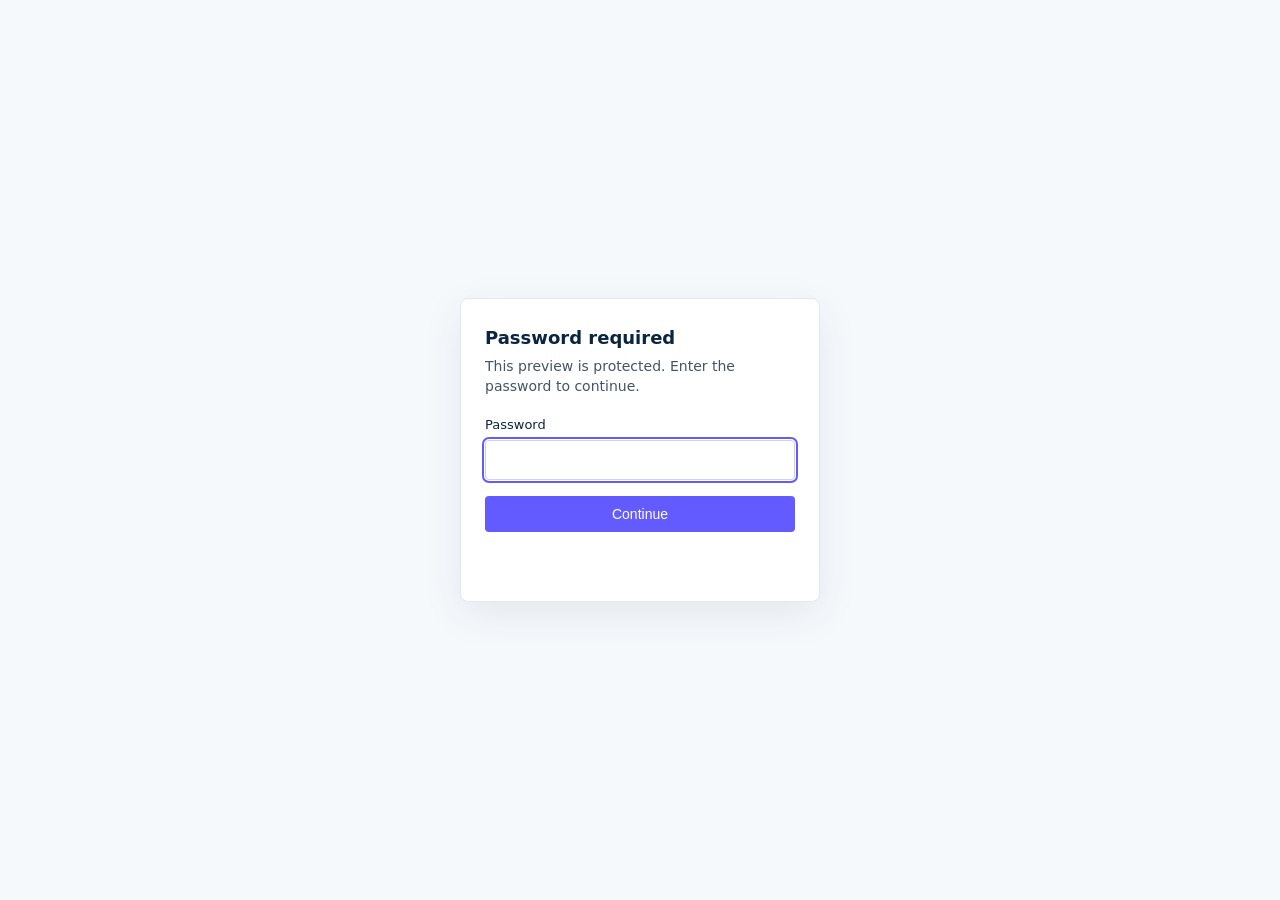
==== commit 8eec7b18: "Add password gate (gate.html), noindex; unlock flow to homepage first Made-with: Cursor Committed-By" ====
--- a/index.html
+++ b/index.html
@@ -3,6 +3,7 @@
   <head>
     <meta charset="UTF-8" />
     <meta name="viewport" content="width=device-width, initial-scale=1.0" />
+    <meta name="robots" content="noindex, nofollow" />
     <title>Stripe · Home</title>
     <link rel="preconnect" href="https://fonts.googleapis.com" />
     <link rel="preconnect" href="https://fonts.gstatic.com" crossorigin />
@@ -14,6 +15,15 @@
     <link rel="stylesheet" href="homepage.css" />
   </head>
   <body class="home-page home-page-body">
+    <script>
+      (function () {
+        var KEY = "stripe_lp_unlock";
+        try {
+          if (sessionStorage.getItem(KEY) === "1") return;
+        } catch (e) {}
+        location.replace("gate.html");
+      })();
+    </script>
     <div class="page-frame">
       <div class="home-hero-stage">
       <div class="home-hero__art" aria-hidden="true">
@@ -808,8 +818,11 @@
 
     <script src="homepage.js" defer></script>
     <script type="module">
-      if (!window.matchMedia("(prefers-reduced-motion: reduce)").matches) {
-        import("./assets/js/NouveauBloomWave/NouveauBloomWave.js");
+      if (
+        !window.matchMedia("(prefers-reduced-motion: reduce)").matches &&
+        location.protocol !== "file:"
+      ) {
+        import("./assets/js/NouveauBloomWave/NouveauBloomWave.js").catch(function () {});
       }
     </script>
   </body>
